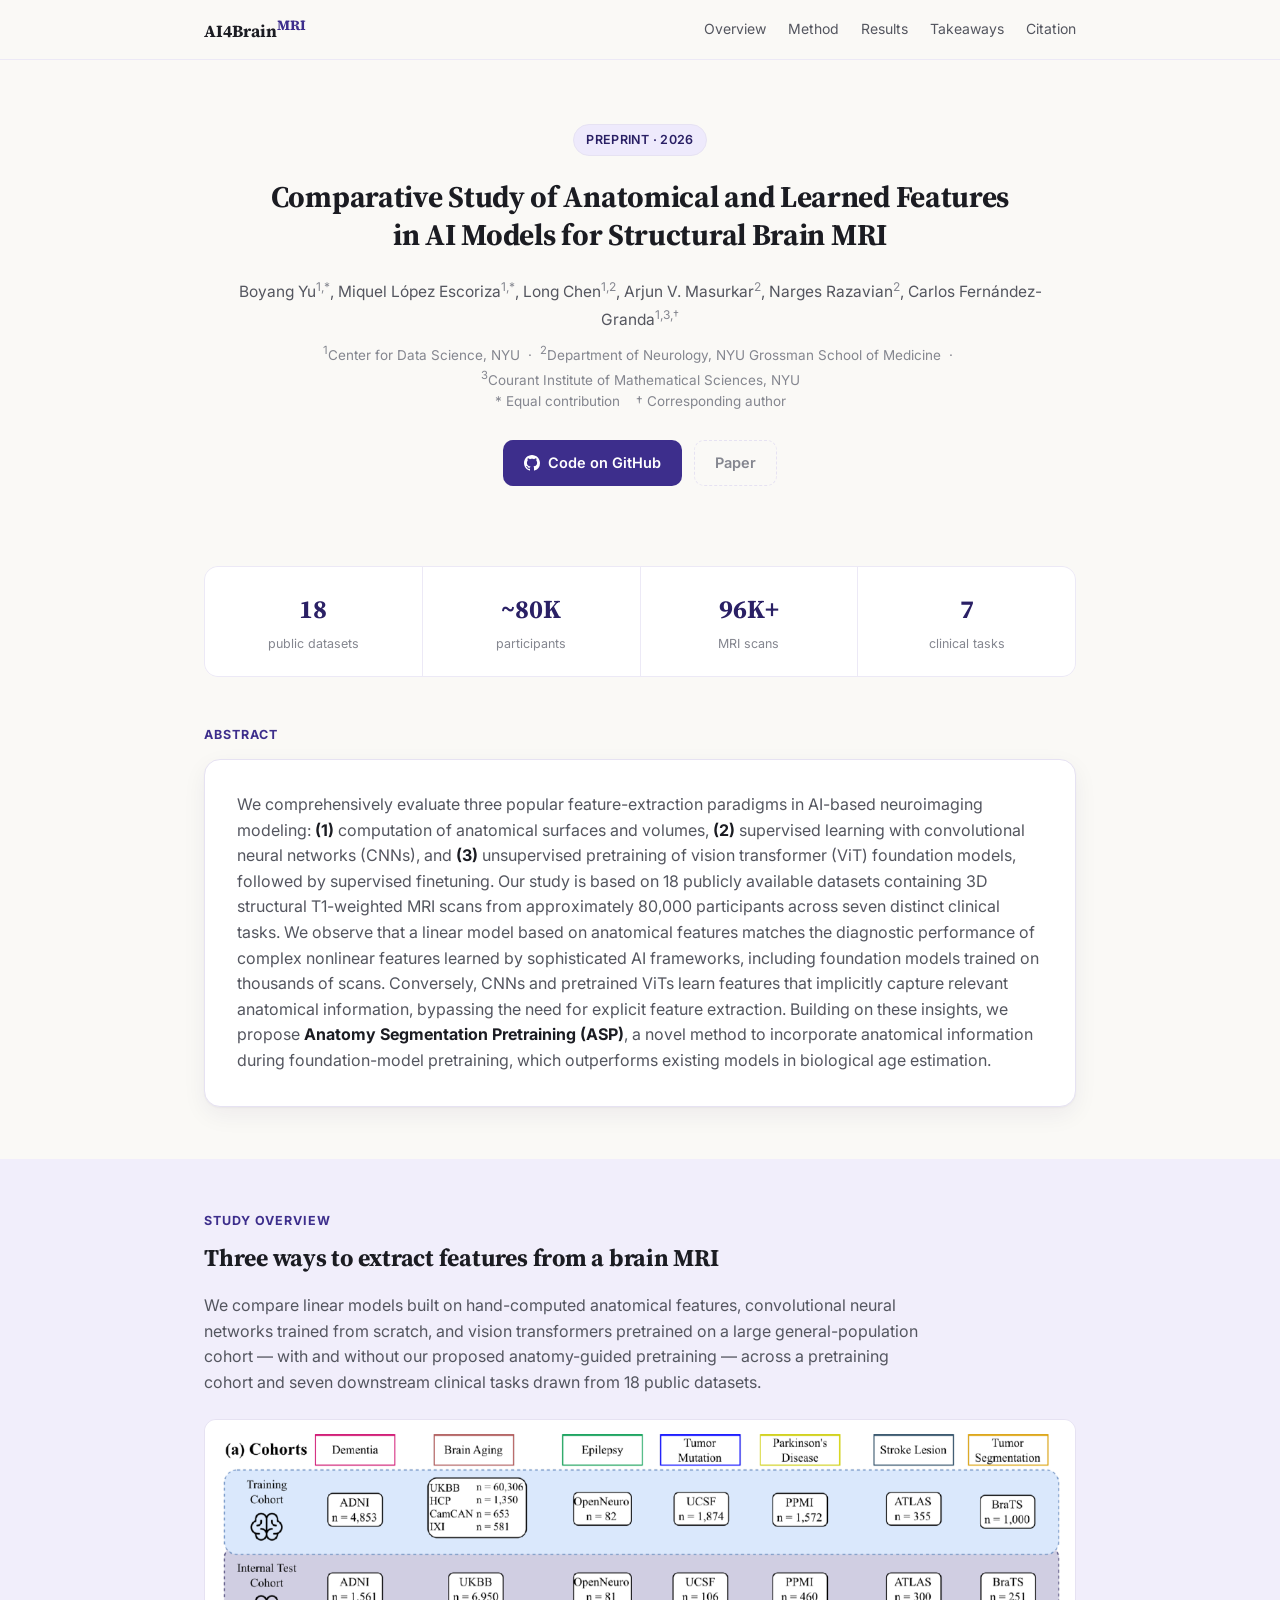
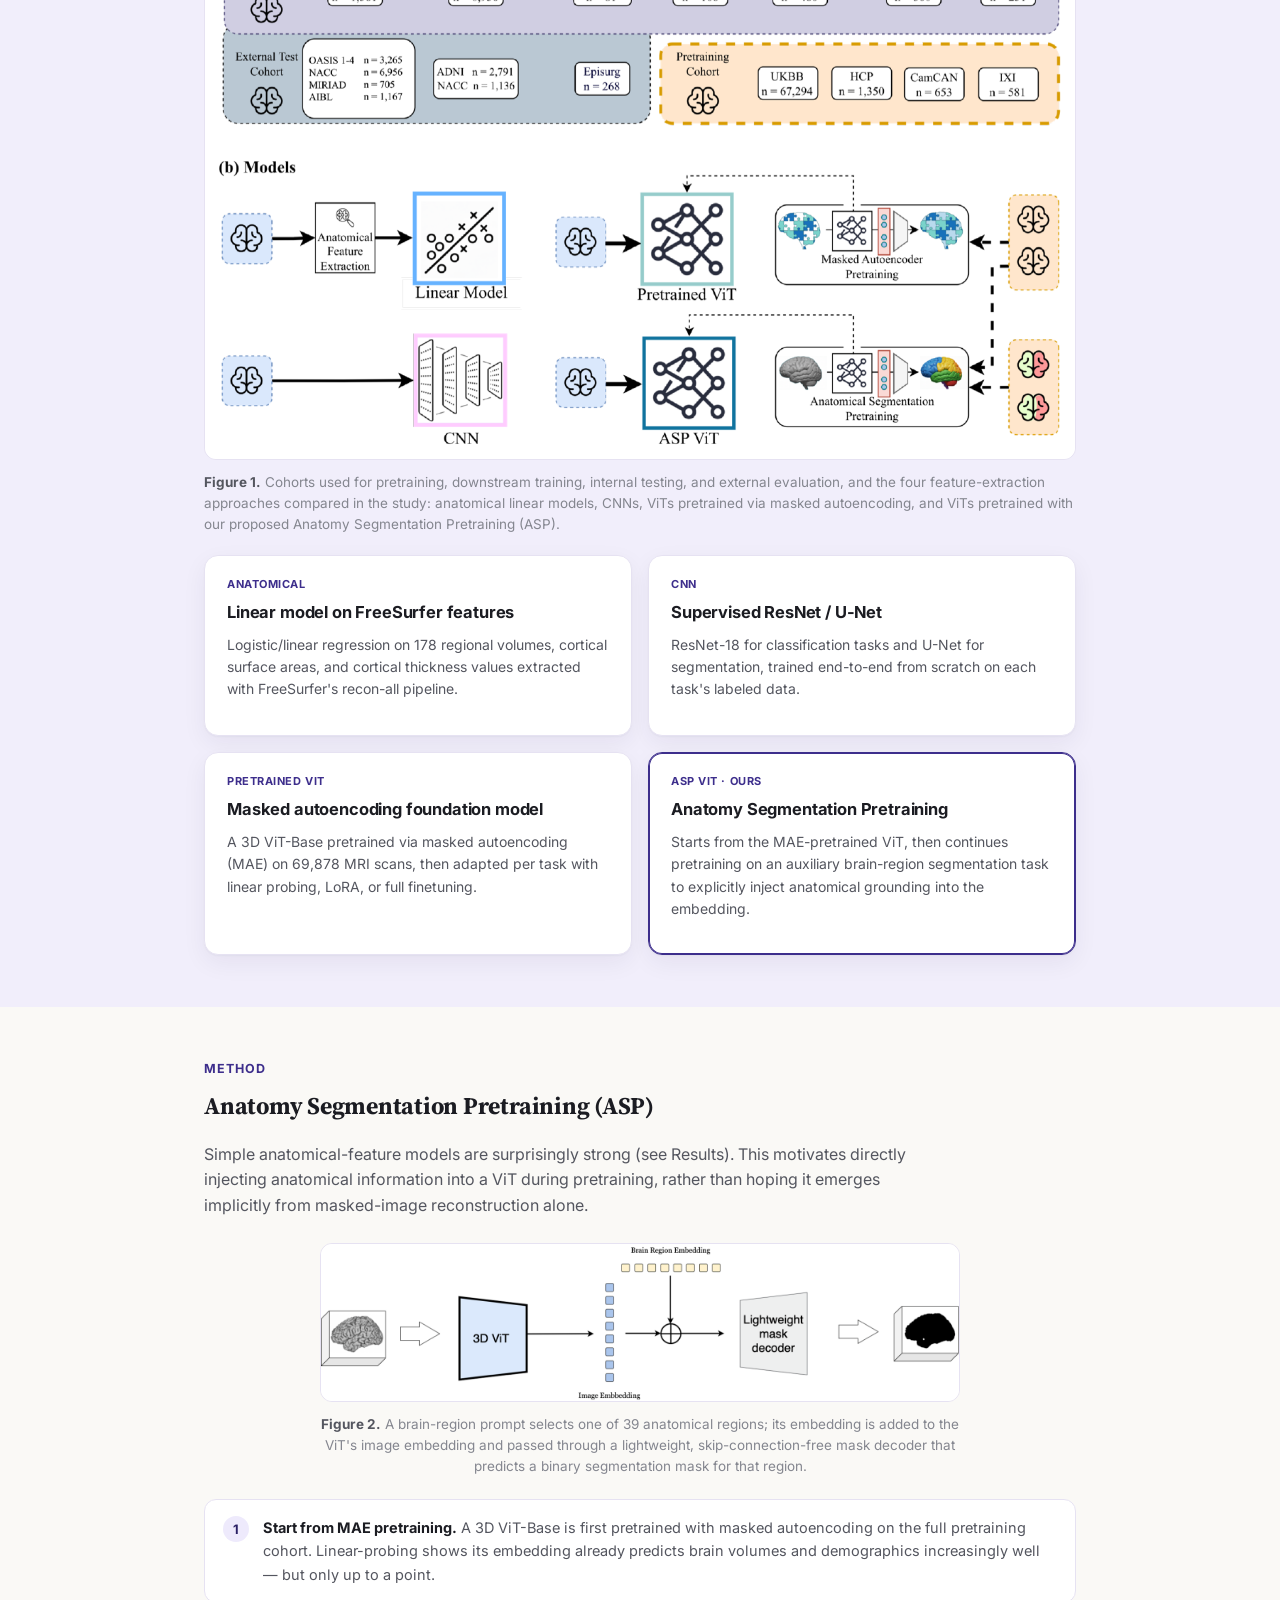
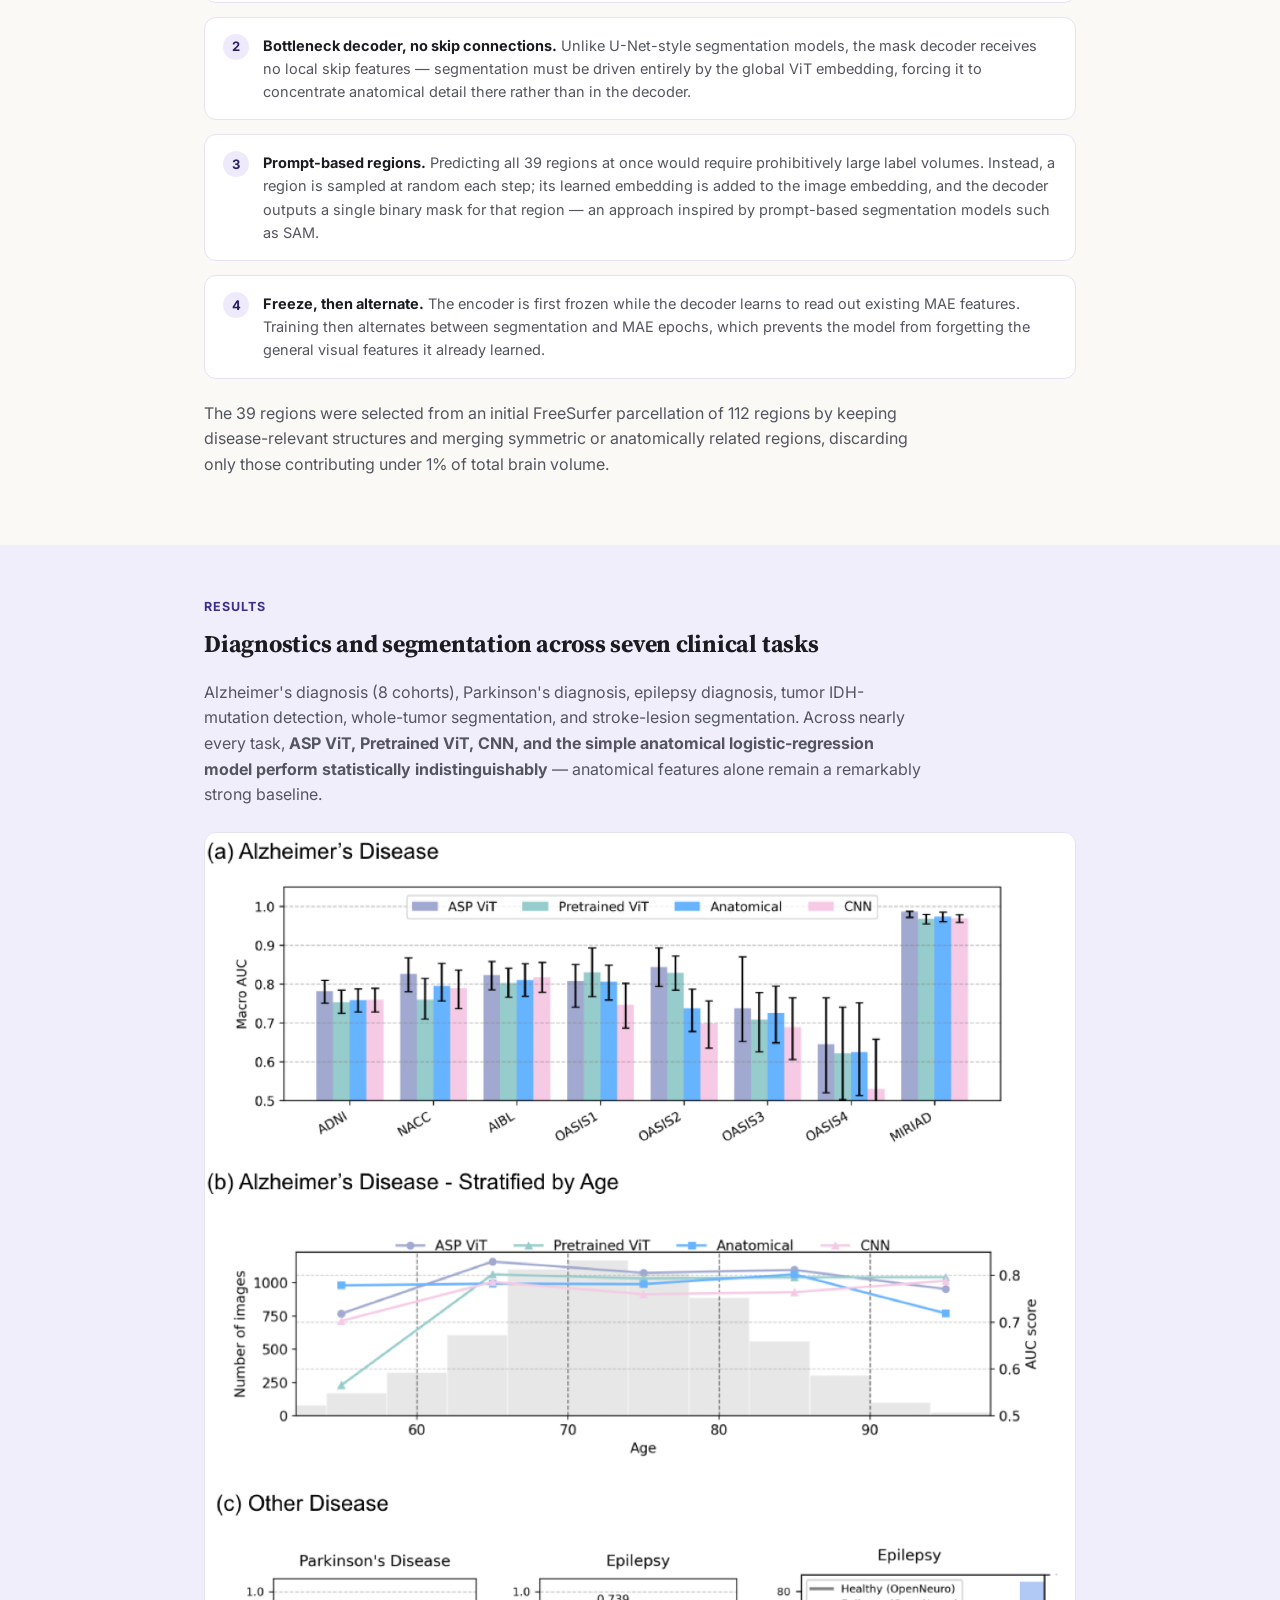
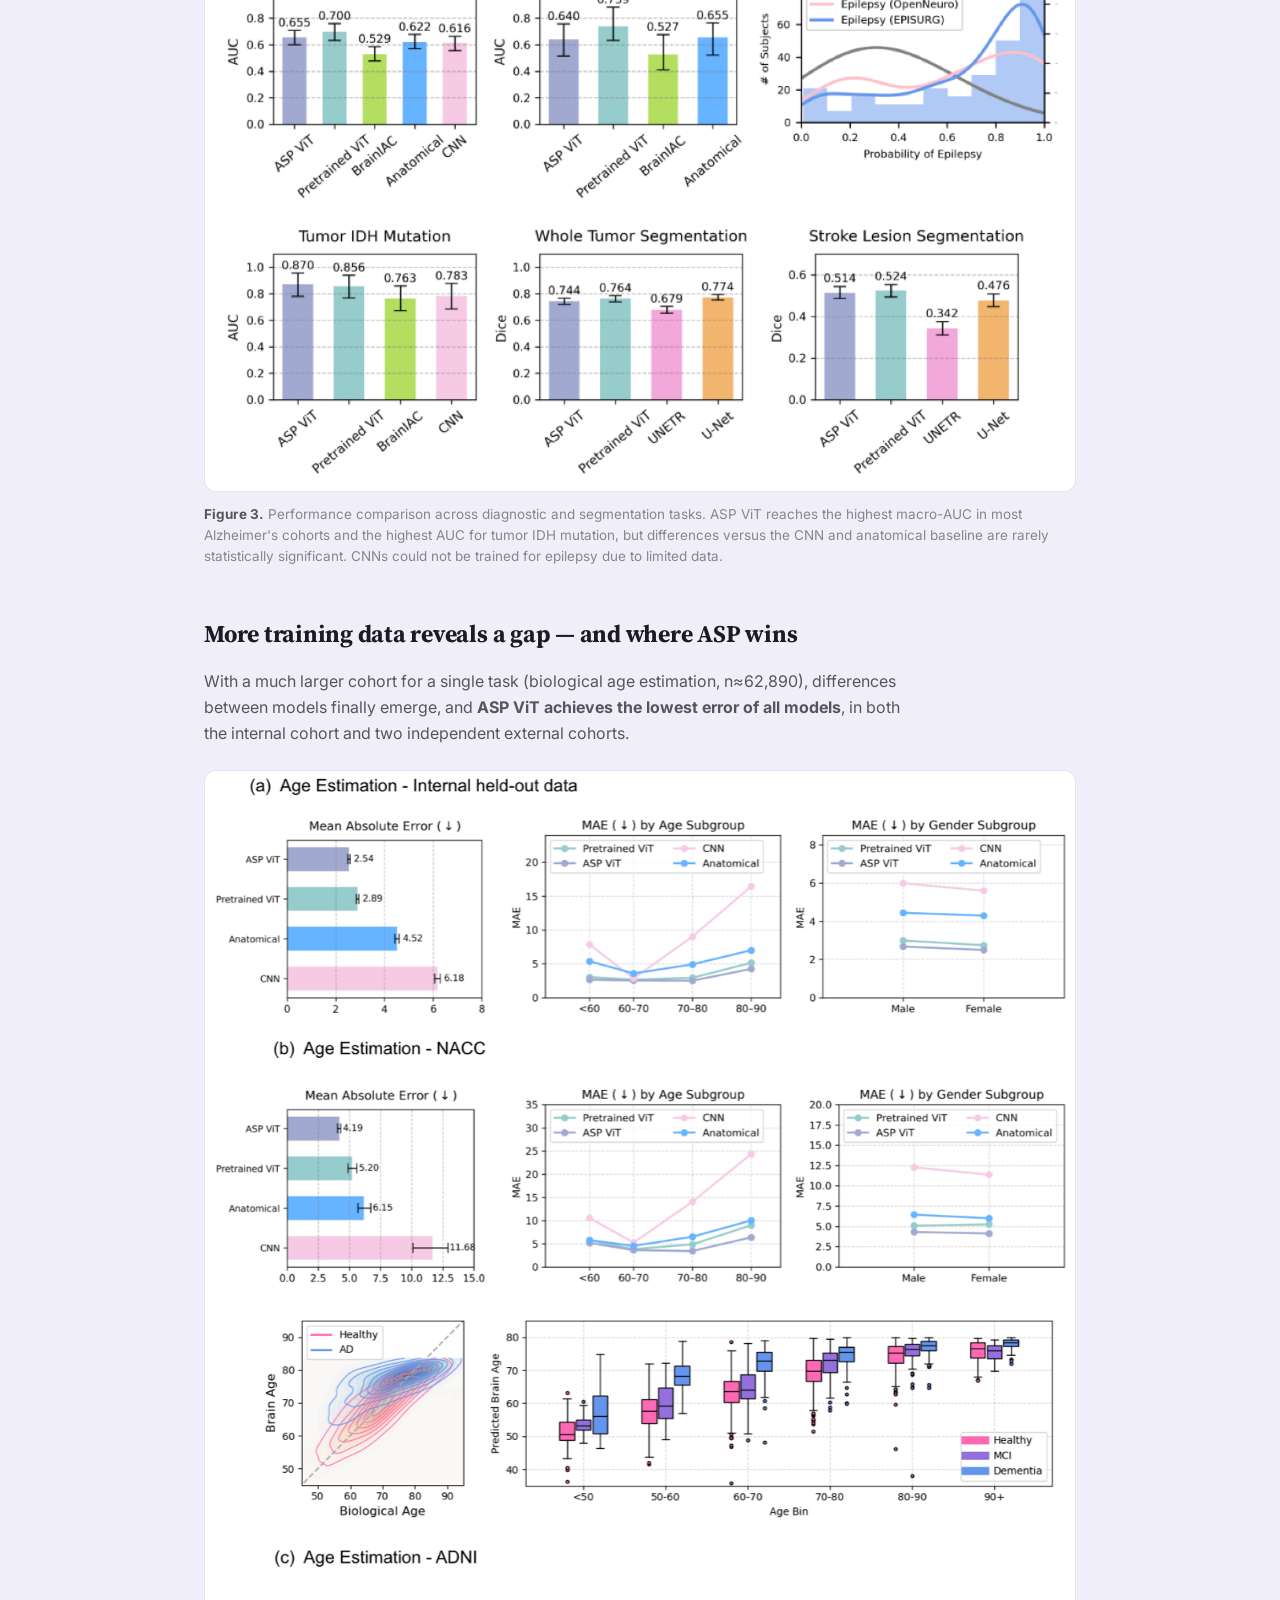
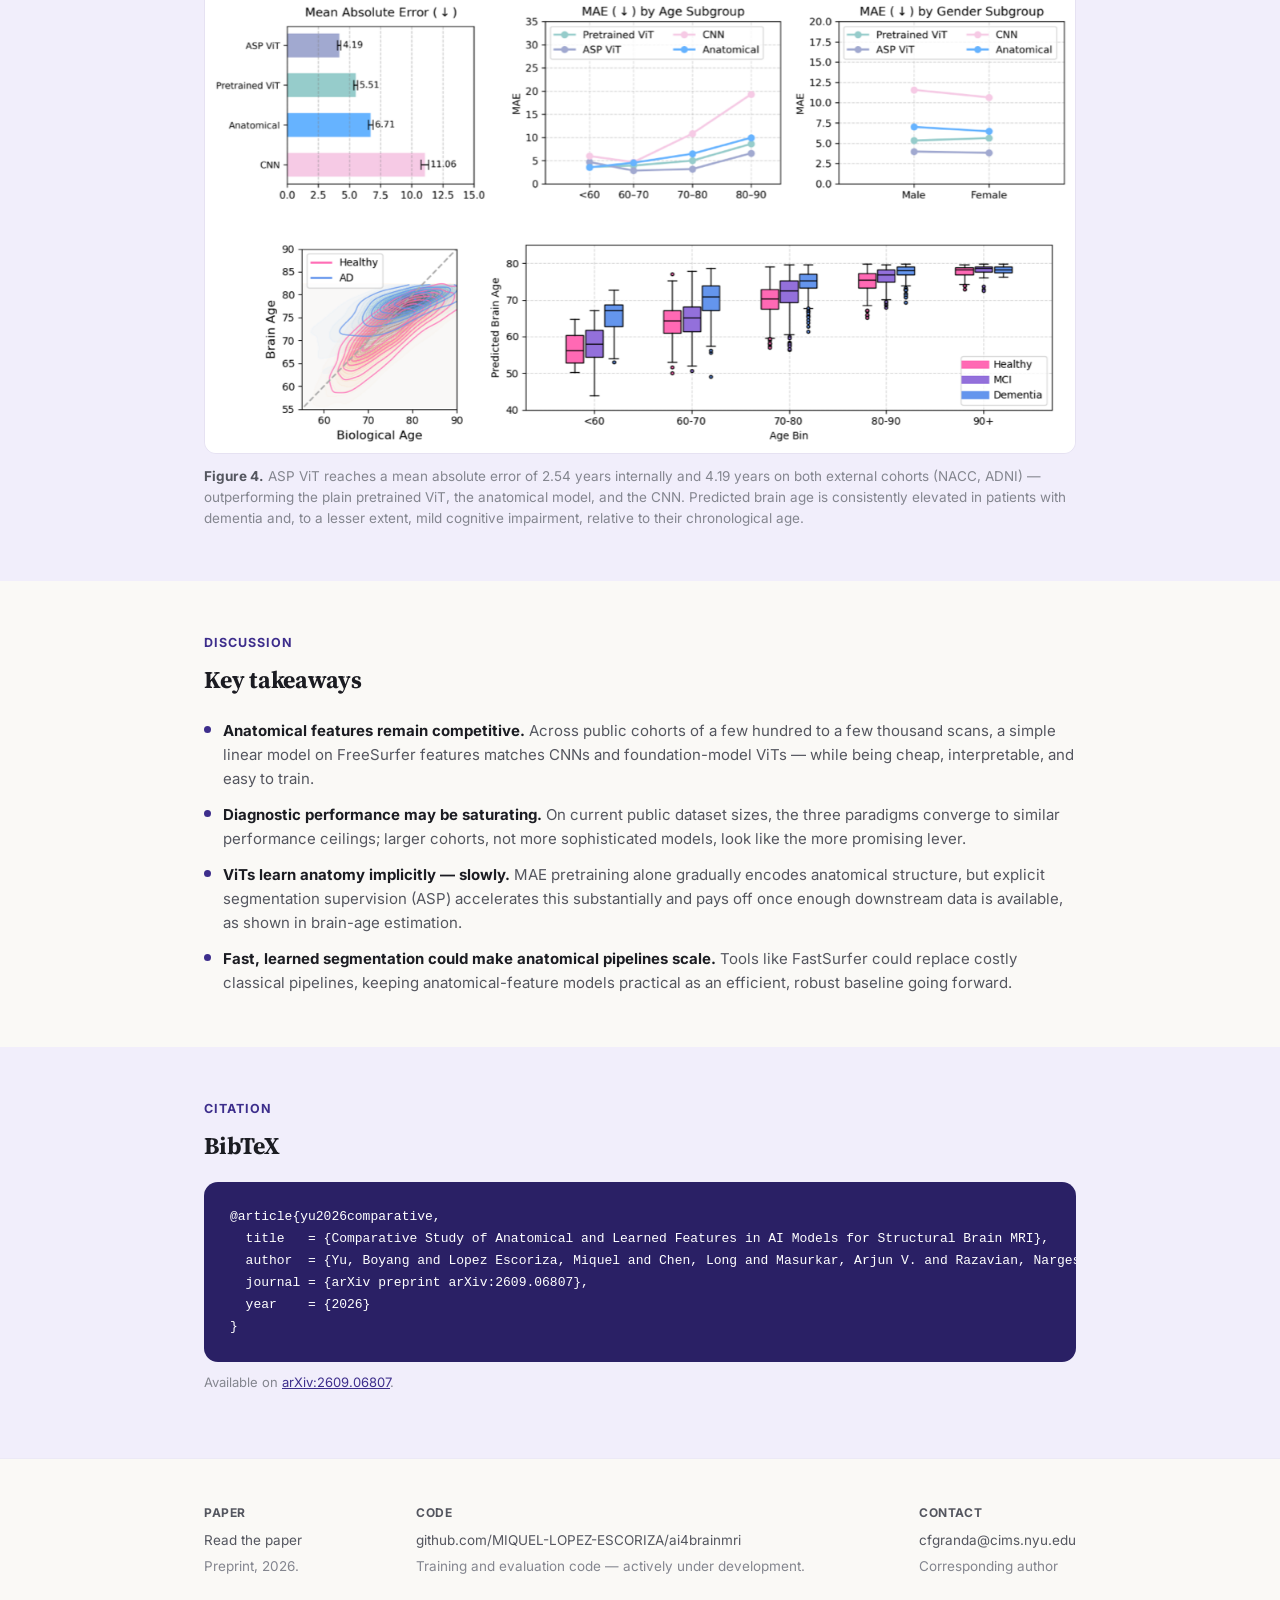
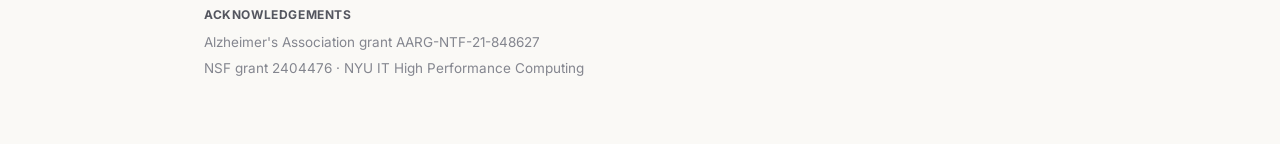
==== projects/ai4brainmri/index.html @ 08a73bbd "minor changes" ====
<!DOCTYPE html>
<html lang="en">
<head>
<meta charset="UTF-8">
<meta name="viewport" content="width=device-width, initial-scale=1.0">
<title>AI4BrainMRI — Comparative Study of Anatomical and Learned Features for Structural Brain MRI</title>
<meta name="description" content="A comparative study of anatomical, CNN, and vision-transformer models for structural brain MRI, introducing Anatomy Segmentation Pretraining (ASP).">
<link rel="icon" href="data:image/svg+xml,<svg xmlns=%22http://www.w3.org/2000/svg%22 viewBox=%220 0 100 100%22><text y=%22.9em%22 font-size=%2290%22>🧠</text></svg>">
<link rel="preconnect" href="https://fonts.googleapis.com">
<link rel="preconnect" href="https://fonts.gstatic.com" crossorigin>
<link rel="stylesheet" href="https://fonts.googleapis.com/css2?family=Source+Serif+4:opsz,wght@8..60,400;8..60,600;8..60,700&family=Inter:wght@400;500;600;700&display=swap">
<link rel="stylesheet" href="styles.css">
</head>
<body>

<div class="topbar">
  <div class="topbar-inner">
    <a class="brand" href="#top">AI4Brain<sup>MRI</sup></a>
    <div class="nav-links">
      <a href="#overview">Overview</a>
      <a href="#method">Method</a>
      <a href="#results">Results</a>
      <a href="#takeaways">Takeaways</a>
      <a href="#citation">Citation</a>
    </div>
  </div>
</div>

<a id="top"></a>
<div class="wrap">
  <div class="hero">
    <div class="hero-badge">Preprint · 2026</div>
    <h1>Comparative Study of Anatomical and Learned Features in AI Models for Structural Brain MRI</h1>
    <div class="authors">
      Boyang Yu<span class="eq">1,*</span>, Miquel López Escoriza<span class="eq">1,*</span>, Long Chen<span class="eq">1,2</span>, Arjun V. Masurkar<span class="eq">2</span>, Narges Razavian<span class="eq">2</span>, Carlos Fernández-Granda<span class="eq">1,3,†</span>
    </div>
    <div class="affils">
      <sup>1</sup>Center for Data Science, NYU &nbsp;·&nbsp; <sup>2</sup>Department of Neurology, NYU Grossman School of Medicine &nbsp;·&nbsp; <sup>3</sup>Courant Institute of Mathematical Sciences, NYU
      <br>* Equal contribution &nbsp;&nbsp; † Corresponding author
    </div>
    <div class="hero-buttons">
      <a class="btn btn-primary" href="https://github.com/MIQUEL-LOPEZ-ESCORIZA/ai4brainmri" target="_blank" rel="noopener">
        <svg viewBox="0 0 16 16" fill="currentColor"><path d="M8 0C3.58 0 0 3.58 0 8c0 3.54 2.29 6.53 5.47 7.59.4.07.55-.17.55-.38 0-.19-.01-.82-.01-1.49-2.01.37-2.53-.49-2.69-.94-.09-.23-.48-.94-.82-1.13-.28-.15-.68-.52-.01-.53.63-.01 1.08.58 1.23.82.72 1.21 1.87.87 2.33.66.07-.52.28-.87.51-1.07-1.78-.2-3.64-.89-3.64-3.95 0-.87.31-1.59.82-2.15-.08-.2-.36-1.02.08-2.12 0 0 .67-.21 2.2.82.64-.18 1.32-.27 2-.27.68 0 1.36.09 2 .27 1.53-1.04 2.2-.82 2.2-.82.44 1.1.16 1.92.08 2.12.51.56.82 1.27.82 2.15 0 3.07-1.87 3.75-3.65 3.95.29.25.54.73.54 1.48 0 1.07-.01 1.93-.01 2.2 0 .21.15.46.55.38A8.01 8.01 0 0 0 16 8c0-4.42-3.58-8-8-8z"/></svg>
        Code on GitHub
      </a>
      <a class="btn btn-ghost" href="https://arxiv.org/abs/2609.06807" target="_blank" rel="noopener">
        Paper
      </a>
    </div>
  </div>

  <div class="stats">
    <div class="stat"><div class="num">18</div><div class="lbl">public datasets</div></div>
    <div class="stat"><div class="num">~80K</div><div class="lbl">participants</div></div>
    <div class="stat"><div class="num">96K+</div><div class="lbl">MRI scans</div></div>
    <div class="stat"><div class="num">7</div><div class="lbl">clinical tasks</div></div>
  </div>

  <section id="abstract" style="padding-top:8px;">
    <div class="eyebrow">Abstract</div>
    <div class="abstract-card" style="margin-top:14px;">
      We comprehensively evaluate three popular feature-extraction paradigms in AI-based neuroimaging modeling: <b>(1)</b> computation of anatomical surfaces and volumes, <b>(2)</b> supervised learning with convolutional neural networks (CNNs), and <b>(3)</b> unsupervised pretraining of vision transformer (ViT) foundation models, followed by supervised finetuning. Our study is based on 18 publicly available datasets containing 3D structural T1-weighted MRI scans from approximately 80,000 participants across seven distinct clinical tasks. We observe that a linear model based on anatomical features matches the diagnostic performance of complex nonlinear features learned by sophisticated AI frameworks, including foundation models trained on thousands of scans. Conversely, CNNs and pretrained ViTs learn features that implicitly capture relevant anatomical information, bypassing the need for explicit feature extraction. Building on these insights, we propose <b>Anatomy Segmentation Pretraining (ASP)</b>, a novel method to incorporate anatomical information during foundation-model pretraining, which outperforms existing models in biological age estimation.
    </div>
  </section>
</div>

<section id="overview" class="section-alt">
  <div class="wrap">
    <div class="eyebrow">Study Overview</div>
    <h2 class="section-title">Three ways to extract features from a brain MRI</h2>
    <p class="lede">We compare linear models built on hand-computed anatomical features, convolutional neural networks trained from scratch, and vision transformers pretrained on a large general-population cohort — with and without our proposed anatomy-guided pretraining — across a pretraining cohort and seven downstream clinical tasks drawn from 18 public datasets.</p>
    <figure style="margin-top:24px;">
      <img src="figures/overview-final.png" alt="Overview of cohorts and AI models used in the study" loading="lazy">
      <figcaption><b>Figure 1.</b> Cohorts used for pretraining, downstream training, internal testing, and external evaluation, and the four feature-extraction approaches compared in the study: anatomical linear models, CNNs, ViTs pretrained via masked autoencoding, and ViTs pretrained with our proposed Anatomy Segmentation Pretraining (ASP).</figcaption>
    </figure>

    <div class="grid-cards">
      <div class="card">
        <div class="tag">Anatomical</div>
        <h3>Linear model on FreeSurfer features</h3>
        <p>Logistic/linear regression on 178 regional volumes, cortical surface areas, and cortical thickness values extracted with FreeSurfer's recon-all pipeline.</p>
      </div>
      <div class="card">
        <div class="tag">CNN</div>
        <h3>Supervised ResNet / U-Net</h3>
        <p>ResNet-18 for classification tasks and U-Net for segmentation, trained end-to-end from scratch on each task's labeled data.</p>
      </div>
      <div class="card">
        <div class="tag">Pretrained ViT</div>
        <h3>Masked autoencoding foundation model</h3>
        <p>A 3D ViT-Base pretrained via masked autoencoding (MAE) on 69,878 MRI scans, then adapted per task with linear probing, LoRA, or full finetuning.</p>
      </div>
      <div class="card ours">
        <div class="tag">ASP ViT · ours</div>
        <h3>Anatomy Segmentation Pretraining</h3>
        <p>Starts from the MAE-pretrained ViT, then continues pretraining on an auxiliary brain-region segmentation task to explicitly inject anatomical grounding into the embedding.</p>
      </div>
    </div>
  </div>
</section>

<section id="method">
  <div class="wrap">
    <div class="eyebrow">Method</div>
    <h2 class="section-title">Anatomy Segmentation Pretraining (ASP)</h2>
    <p class="lede">Simple anatomical-feature models are surprisingly strong (see Results). This motivates directly injecting anatomical information into a ViT during pretraining, rather than hoping it emerges implicitly from masked-image reconstruction alone.</p>

    <figure style="margin-top:24px; max-width:640px; margin-left:auto; margin-right:auto;">
      <img src="figures/asp-architecture.png" alt="Anatomy Segmentation Pretraining architecture diagram" loading="lazy">
      <figcaption style="text-align:center;"><b>Figure 2.</b> A brain-region prompt selects one of 39 anatomical regions; its embedding is added to the ViT's image embedding and passed through a lightweight, skip-connection-free mask decoder that predicts a binary segmentation mask for that region.</figcaption>
    </figure>

    <div class="steps">
      <div class="step"><div class="n">1</div><p><b>Start from MAE pretraining.</b> A 3D ViT-Base is first pretrained with masked autoencoding on the full pretraining cohort. Linear-probing shows its embedding already predicts brain volumes and demographics increasingly well — but only up to a point.</p></div>
      <div class="step"><div class="n">2</div><p><b>Bottleneck decoder, no skip connections.</b> Unlike U-Net-style segmentation models, the mask decoder receives no local skip features — segmentation must be driven entirely by the global ViT embedding, forcing it to concentrate anatomical detail there rather than in the decoder.</p></div>
      <div class="step"><div class="n">3</div><p><b>Prompt-based regions.</b> Predicting all 39 regions at once would require prohibitively large label volumes. Instead, a region is sampled at random each step; its learned embedding is added to the image embedding, and the decoder outputs a single binary mask for that region — an approach inspired by prompt-based segmentation models such as SAM.</p></div>
      <div class="step"><div class="n">4</div><p><b>Freeze, then alternate.</b> The encoder is first frozen while the decoder learns to read out existing MAE features. Training then alternates between segmentation and MAE epochs, which prevents the model from forgetting the general visual features it already learned.</p></div>
    </div>

    <p class="lede" style="margin-top:22px;">The 39 regions were selected from an initial FreeSurfer parcellation of 112 regions by keeping disease-relevant structures and merging symmetric or anatomically related regions, discarding only those contributing under 1% of total brain volume.</p>
  </div>
</section>

<section id="results" class="section-alt">
  <div class="wrap">
    <div class="eyebrow">Results</div>
    <h2 class="section-title">Diagnostics and segmentation across seven clinical tasks</h2>
    <p class="lede">Alzheimer's diagnosis (8 cohorts), Parkinson's diagnosis, epilepsy diagnosis, tumor IDH-mutation detection, whole-tumor segmentation, and stroke-lesion segmentation. Across nearly every task, <b>ASP ViT, Pretrained ViT, CNN, and the simple anatomical logistic-regression model perform statistically indistinguishably</b> — anatomical features alone remain a remarkably strong baseline.</p>
    <figure style="margin-top:24px;">
      <img src="figures/results-diagnostics.png" alt="Diagnostic and segmentation results across seven clinical tasks" loading="lazy">
      <figcaption><b>Figure 3.</b> Performance comparison across diagnostic and segmentation tasks. ASP ViT reaches the highest macro-AUC in most Alzheimer's cohorts and the highest AUC for tumor IDH mutation, but differences versus the CNN and anatomical baseline are rarely statistically significant. CNNs could not be trained for epilepsy due to limited data.</figcaption>
    </figure>

    <h2 class="section-title" style="margin-top:48px;">More training data reveals a gap — and where ASP wins</h2>
    <p class="lede">With a much larger cohort for a single task (biological age estimation, n≈62,890), differences between models finally emerge, and <b>ASP ViT achieves the lowest error of all models</b>, in both the internal cohort and two independent external cohorts.</p>
    <figure style="margin-top:24px;">
      <img src="figures/results-age.png" alt="Brain age estimation results across internal and external cohorts" loading="lazy">
      <figcaption><b>Figure 4.</b> ASP ViT reaches a mean absolute error of 2.54 years internally and 4.19 years on both external cohorts (NACC, ADNI) — outperforming the plain pretrained ViT, the anatomical model, and the CNN. Predicted brain age is consistently elevated in patients with dementia and, to a lesser extent, mild cognitive impairment, relative to their chronological age.</figcaption>
    </figure>
  </div>
</section>

<section id="takeaways">
  <div class="wrap">
    <div class="eyebrow">Discussion</div>
    <h2 class="section-title">Key takeaways</h2>
    <div class="takeaways">
      <div class="takeaway"><div class="dot"></div><p><b>Anatomical features remain competitive.</b> Across public cohorts of a few hundred to a few thousand scans, a simple linear model on FreeSurfer features matches CNNs and foundation-model ViTs — while being cheap, interpretable, and easy to train.</p></div>
      <div class="takeaway"><div class="dot"></div><p><b>Diagnostic performance may be saturating.</b> On current public dataset sizes, the three paradigms converge to similar performance ceilings; larger cohorts, not more sophisticated models, look like the more promising lever.</p></div>
      <div class="takeaway"><div class="dot"></div><p><b>ViTs learn anatomy implicitly — slowly.</b> MAE pretraining alone gradually encodes anatomical structure, but explicit segmentation supervision (ASP) accelerates this substantially and pays off once enough downstream data is available, as shown in brain-age estimation.</p></div>
      <div class="takeaway"><div class="dot"></div><p><b>Fast, learned segmentation could make anatomical pipelines scale.</b> Tools like FastSurfer could replace costly classical pipelines, keeping anatomical-feature models practical as an efficient, robust baseline going forward.</p></div>
    </div>
  </div>
</section>

<section id="citation" class="section-alt">
  <div class="wrap">
    <div class="eyebrow">Citation</div>
    <h2 class="section-title">BibTeX</h2>
    <div class="cite-block">@article{yu2026comparative,
  title   = {Comparative Study of Anatomical and Learned Features in AI Models for Structural Brain MRI},
  author  = {Yu, Boyang and Lopez Escoriza, Miquel and Chen, Long and Masurkar, Arjun V. and Razavian, Narges and Fernandez-Granda, Carlos},
  journal = {arXiv preprint arXiv:2609.06807},
  year    = {2026}
}</div>
    <p class="cite-note">Available on <a href="https://arxiv.org/abs/2609.06807" target="_blank" rel="noopener">arXiv:2609.06807</a>.</p>
  </div>
</section>

<footer>
  <div class="wrap">
    <div class="foot-grid">
      <div class="foot-col">
        <b>Paper</b>
        <div><a href="https://arxiv.org/abs/2609.06807" target="_blank" rel="noopener">Read the paper</a></div>
        <div>Preprint, 2026.</div>
      </div>
      <div class="foot-col">
        <b>Code</b>
        <div><a href="https://github.com/MIQUEL-LOPEZ-ESCORIZA/ai4brainmri" target="_blank" rel="noopener">github.com/MIQUEL-LOPEZ-ESCORIZA/ai4brainmri</a></div>
        <div>Training and evaluation code — actively under development.</div>
      </div>
      <div class="foot-col">
        <b>Contact</b>
        <div><a href="mailto:cfgranda@cims.nyu.edu">cfgranda@cims.nyu.edu</a></div>
        <div>Corresponding author</div>
      </div>
      <div class="foot-col">
        <b>Acknowledgements</b>
        <div>Alzheimer's Association grant AARG-NTF-21-848627</div>
        <div>NSF grant 2404476 · NYU IT High Performance Computing</div>
      </div>
    </div>
  </div>
</footer>

</body>
</html>
---- projects/ai4brainmri/styles.css ----
:root{
  --bg:#faf9f6;
  --bg-alt:#f1eefb;
  --card:#ffffff;
  --text:#1b1c22;
  --text-soft:#54565f;
  --text-faint:#84868f;
  --accent:#3d2e8c;
  --accent-strong:#2a2065;
  --accent-soft:#eeeafc;
  --border:#e6e2f2;
  --border-soft:#ece9f6;
  --shadow: 0 1px 2px rgba(30,20,70,0.04), 0 8px 24px rgba(30,20,70,0.06);
}
@media (prefers-color-scheme: dark){
  :root{
    --bg:#141319;
    --bg-alt:#1b1a24;
    --card:#1e1c28;
    --text:#eeecf5;
    --text-soft:#b7b4c6;
    --text-faint:#87849a;
    --accent:#a89bff;
    --accent-strong:#c6bdff;
    --accent-soft:#262238;
    --border:#312e42;
    --border-soft:#2a2736;
    --shadow: 0 1px 2px rgba(0,0,0,0.3), 0 8px 24px rgba(0,0,0,0.35);
  }
}

*{box-sizing:border-box;}
html{color-scheme:light dark;}
body{margin:0; background:var(--bg); color:var(--text); font-family:'Inter',system-ui,-apple-system,sans-serif; line-height:1.6; overflow-x:hidden;}
img{max-width:100%;}
.wrap{max-width:920px; margin:0 auto; padding:0 24px;}
h1,h2,h3{font-family:'Source Serif 4',Georgia,serif; font-weight:700; letter-spacing:-0.01em; margin:0;}
a{color:var(--accent);}

/* ---------- Top bar ---------- */
.topbar{position:sticky; top:0; z-index:50; backdrop-filter:blur(8px); background:color-mix(in srgb, var(--bg) 88%, transparent); border-bottom:1px solid var(--border-soft);}
.topbar-inner{max-width:920px; margin:0 auto; padding:14px 24px; display:flex; align-items:center; justify-content:space-between;}
.brand{font-family:'Source Serif 4',serif; font-weight:700; font-size:17px; color:var(--text); text-decoration:none;}
.brand sup{color:var(--accent);}
.nav-links{display:flex; gap:22px; font-size:14px;}
.nav-links a{color:var(--text-soft); text-decoration:none;}
.nav-links a:hover{color:var(--accent);}
@media (max-width:600px){ .nav-links{display:none;} }

/* ---------- Hero ---------- */
.hero{padding:64px 0 40px; text-align:center;}
.hero-badge{display:inline-flex; align-items:center; gap:6px; font-size:12.5px; font-weight:600; letter-spacing:0.03em; text-transform:uppercase; color:var(--accent-strong); background:var(--accent-soft); border:1px solid var(--border); padding:5px 12px; border-radius:999px; margin-bottom:22px;}
.hero h1{font-size:30px; line-height:1.28; max-width:760px; margin:0 auto; color:var(--text);}
.authors{margin-top:22px; font-size:15.5px; color:var(--text-soft);}
.authors .eq{color:var(--text-faint); font-size:12px; vertical-align:super;}
.affils{margin-top:8px; font-size:13.5px; color:var(--text-faint); max-width:640px; margin-left:auto; margin-right:auto;}
.hero-buttons{margin-top:28px; display:flex; gap:12px; justify-content:center; flex-wrap:wrap;}
.btn{display:inline-flex; align-items:center; gap:8px; padding:10px 20px; border-radius:10px; font-size:14.5px; font-weight:600; text-decoration:none; border:1px solid transparent; transition:transform .12s ease;}
.btn:hover{transform:translateY(-1px);}
.btn-primary{background:var(--accent); color:#fff;}
.btn-secondary{background:var(--card); color:var(--text); border:1px solid var(--border);}
.btn-ghost{background:transparent; color:var(--text-faint); border:1px dashed var(--border);}
.btn svg{width:16px; height:16px; flex-shrink:0;}

/* ---------- Stat strip ---------- */
.stats{display:grid; grid-template-columns:repeat(4,1fr); gap:1px; background:var(--border-soft); border:1px solid var(--border-soft); border-radius:14px; overflow:hidden; margin:40px 0;}
.stat{background:var(--card); padding:22px 12px; text-align:center;}
.stat .num{font-family:'Source Serif 4',serif; font-size:26px; font-weight:700; color:var(--accent-strong);}
.stat .lbl{font-size:12.5px; color:var(--text-faint); margin-top:4px;}
@media (max-width:640px){ .stats{grid-template-columns:repeat(2,1fr);} }

/* ---------- Sections ---------- */
section{padding:52px 0;}
.section-alt{background:var(--bg-alt);}
.eyebrow{font-size:12.5px; font-weight:700; letter-spacing:0.08em; text-transform:uppercase; color:var(--accent);}
.section-title{font-size:24px; margin-top:8px; margin-bottom:16px;}
.lede{color:var(--text-soft); font-size:16px; max-width:720px;}

.abstract-card{background:var(--card); border:1px solid var(--border); border-radius:16px; padding:32px; box-shadow:var(--shadow); font-size:16px; color:var(--text-soft);}
.abstract-card b{color:var(--text);}

figure{margin:0;}
figure img{width:100%; display:block; border-radius:12px; border:1px solid var(--border);}
figcaption{font-size:13.5px; color:var(--text-faint); margin-top:12px; line-height:1.55;}
figcaption b{color:var(--text-soft);}

/* ---------- Paradigm cards ---------- */
.grid-cards{display:grid; grid-template-columns:repeat(2,1fr); gap:16px; margin-top:20px;}
.card{background:var(--card); border:1px solid var(--border); border-radius:14px; padding:20px 22px; box-shadow:var(--shadow);}
.card.ours{border-color:var(--accent); box-shadow:0 0 0 1px var(--accent) inset, var(--shadow);}
.card .tag{font-size:11px; font-weight:700; letter-spacing:0.05em; text-transform:uppercase; color:var(--accent);}
.card h3{font-size:16.5px; margin-top:6px; font-family:'Inter',sans-serif; font-weight:700;}
.card p{font-size:14px; color:var(--text-soft); margin-top:8px;}
@media (max-width:640px){ .grid-cards{grid-template-columns:1fr;} }

/* ---------- Method steps ---------- */
.steps{margin-top:22px; display:flex; flex-direction:column; gap:14px;}
.step{display:flex; gap:14px; background:var(--card); border:1px solid var(--border); border-radius:12px; padding:16px 18px;}
.step .n{flex-shrink:0; width:26px; height:26px; border-radius:50%; background:var(--accent-soft); color:var(--accent-strong); font-size:13px; font-weight:700; display:flex; align-items:center; justify-content:center;}
.step p{font-size:14.5px; color:var(--text-soft); margin:0;}
.step p b{color:var(--text);}

/* ---------- Takeaways ---------- */
.takeaways{margin-top:20px; display:grid; gap:12px;}
.takeaway{display:flex; gap:12px; align-items:flex-start;}
.takeaway .dot{margin-top:7px; width:7px; height:7px; border-radius:50%; background:var(--accent); flex-shrink:0;}
.takeaway p{margin:0; font-size:15px; color:var(--text-soft);}
.takeaway p b{color:var(--text);}

/* ---------- Citation ---------- */
.cite-block{background:var(--accent-strong); color:#fff; border-radius:14px; padding:24px 26px; font-family:ui-monospace,SFMono-Regular,Menlo,monospace; font-size:13px; line-height:1.7; overflow-x:auto; white-space:pre;}
@media (prefers-color-scheme: dark){ .cite-block{color:#0f0e17;} }
.cite-note{font-size:13px; color:var(--text-faint); margin-top:10px;}

/* ---------- Footer ---------- */
footer{padding:44px 0 60px; border-top:1px solid var(--border-soft);}
footer .foot-grid{display:flex; justify-content:space-between; gap:24px; flex-wrap:wrap; font-size:13.5px; color:var(--text-faint);}
footer a{color:var(--text-soft); text-decoration:none;}
footer a:hover{color:var(--accent);}
.foot-col b{display:block; color:var(--text-soft); font-size:12px; text-transform:uppercase; letter-spacing:0.05em; margin-bottom:8px;}
.foot-col div{margin-bottom:4px;}
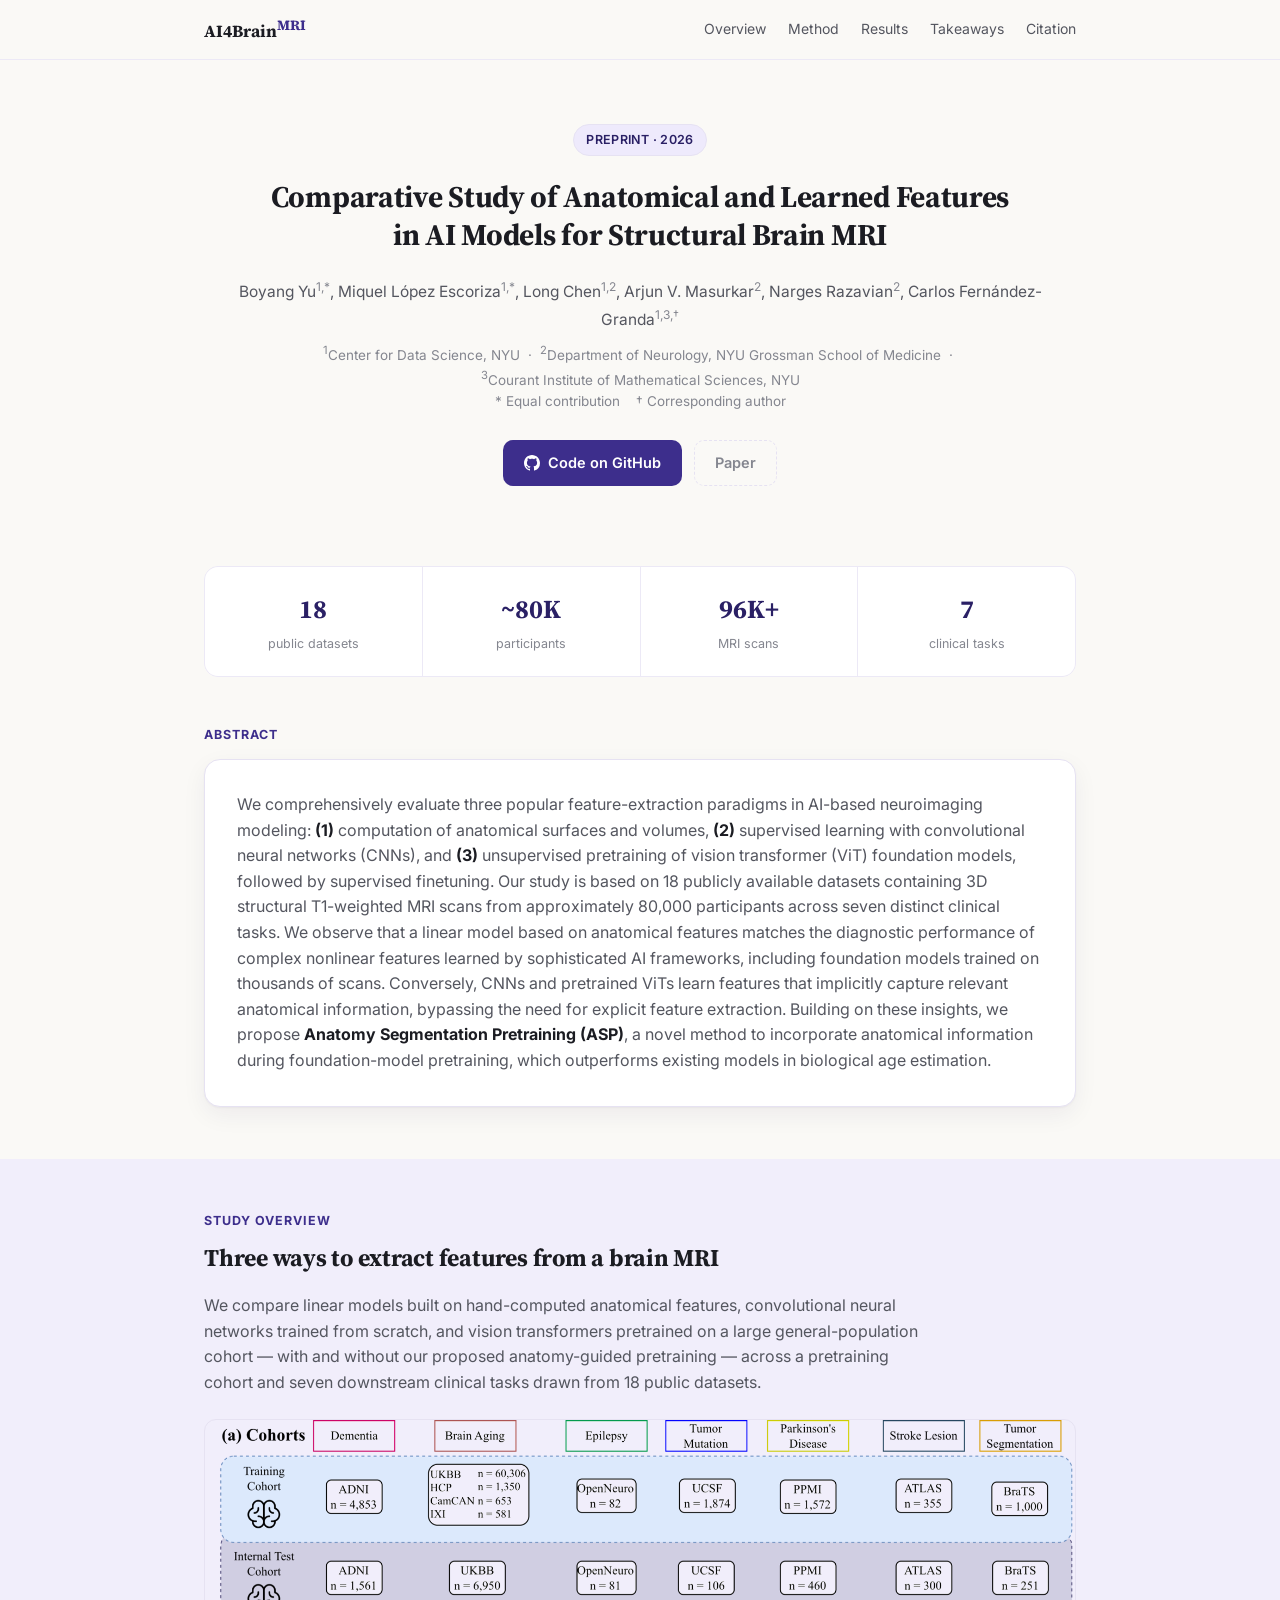
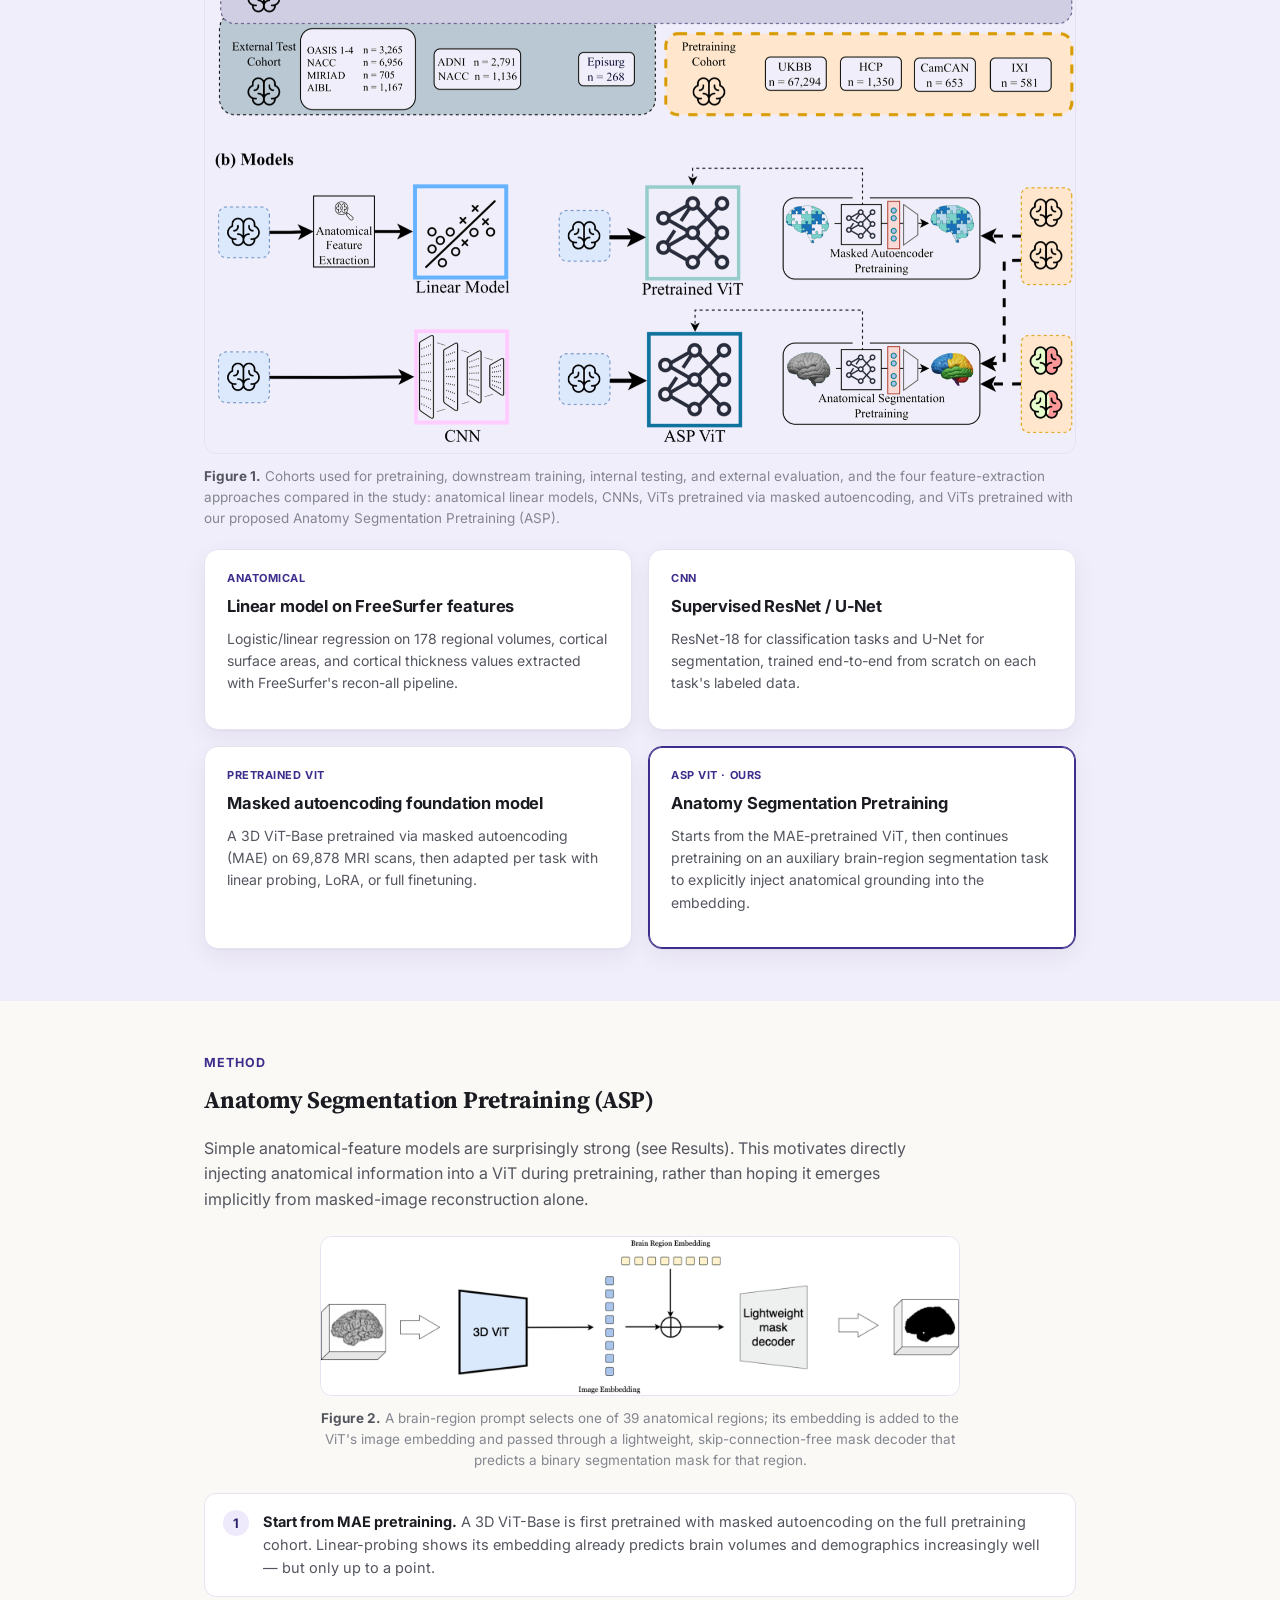
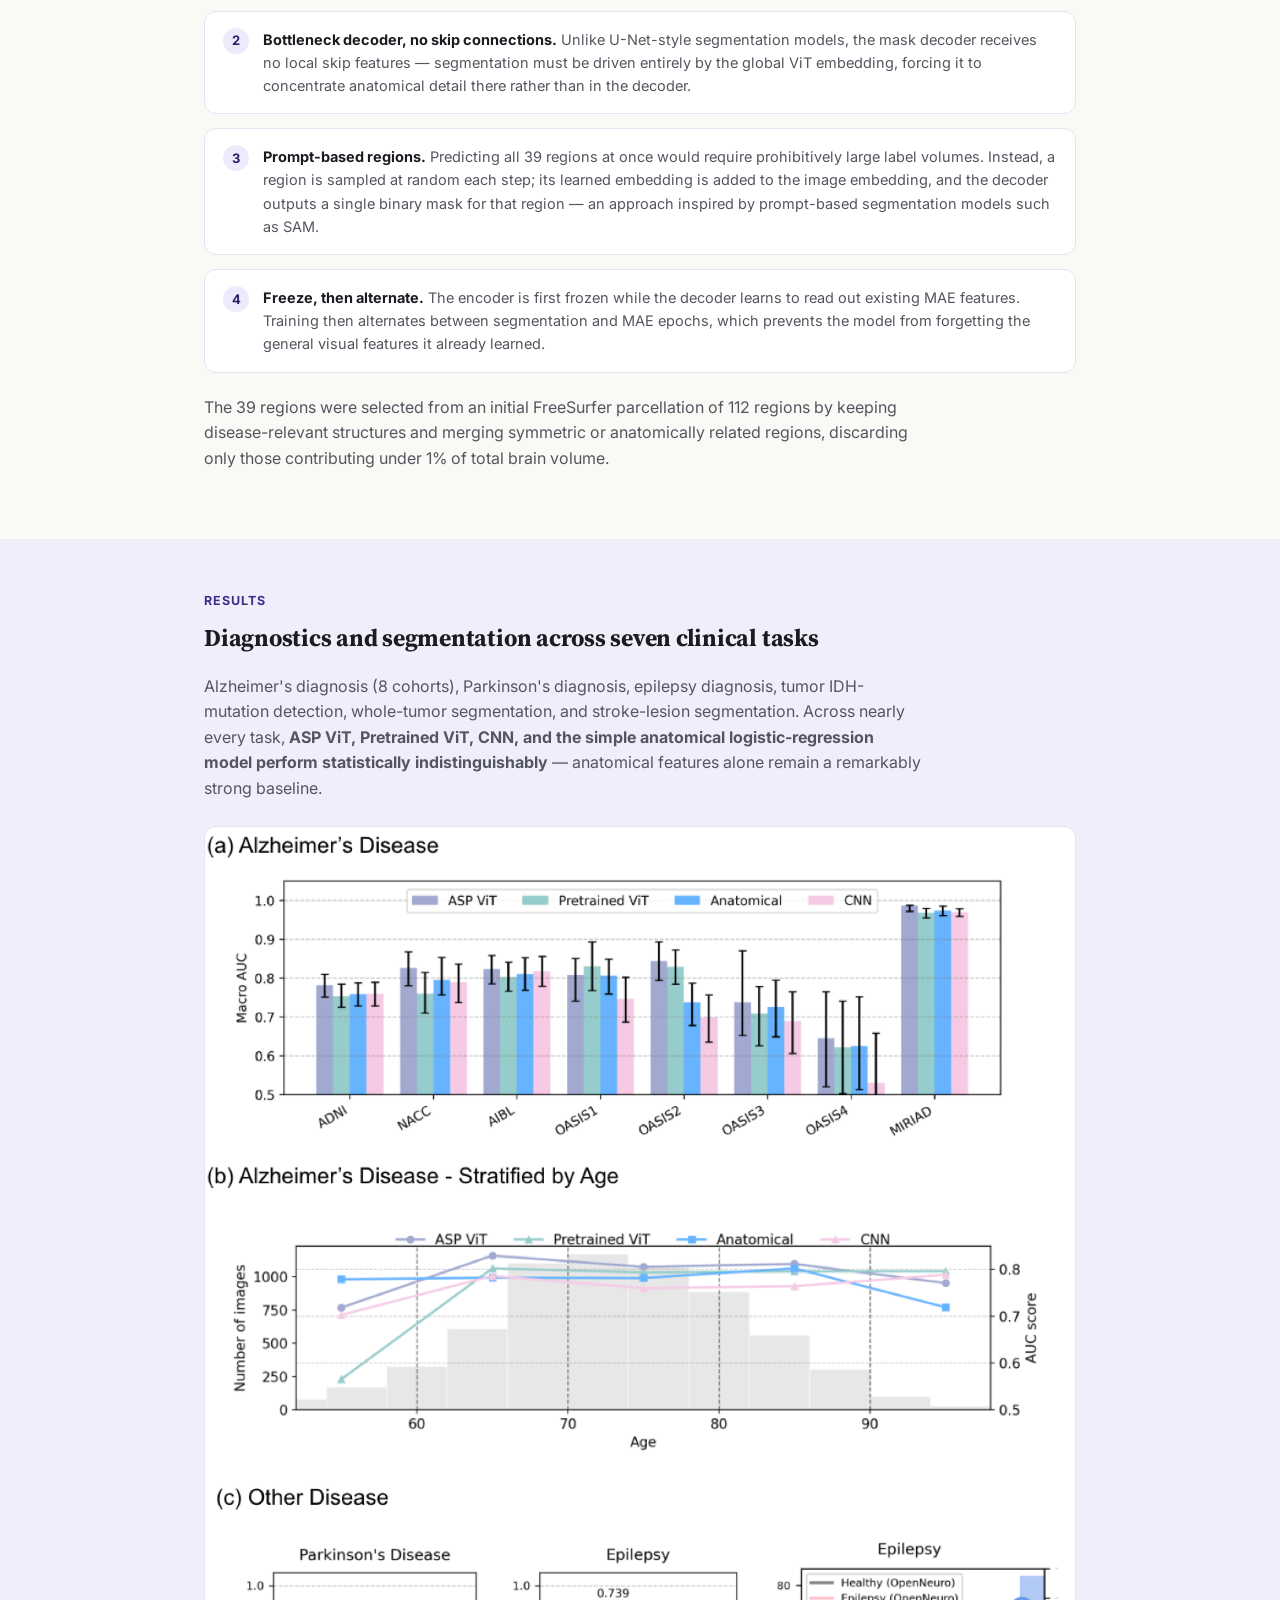
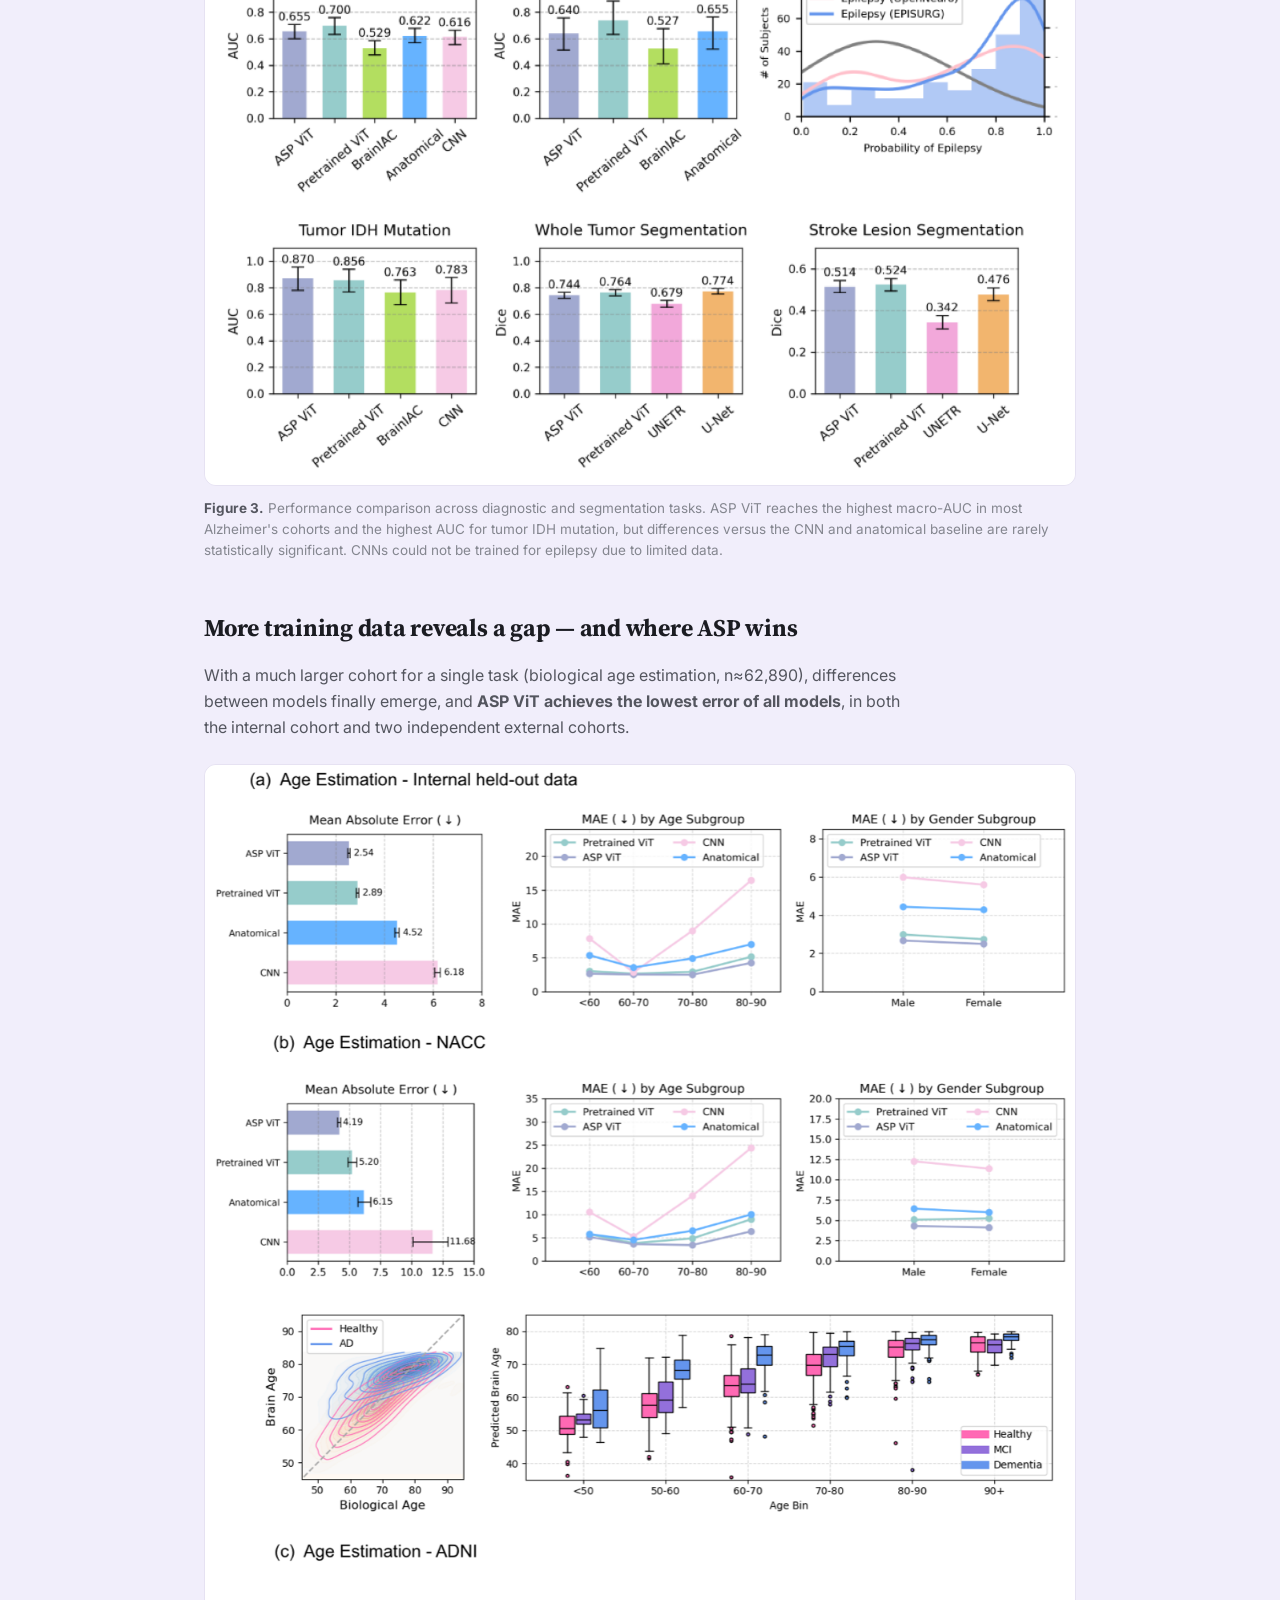
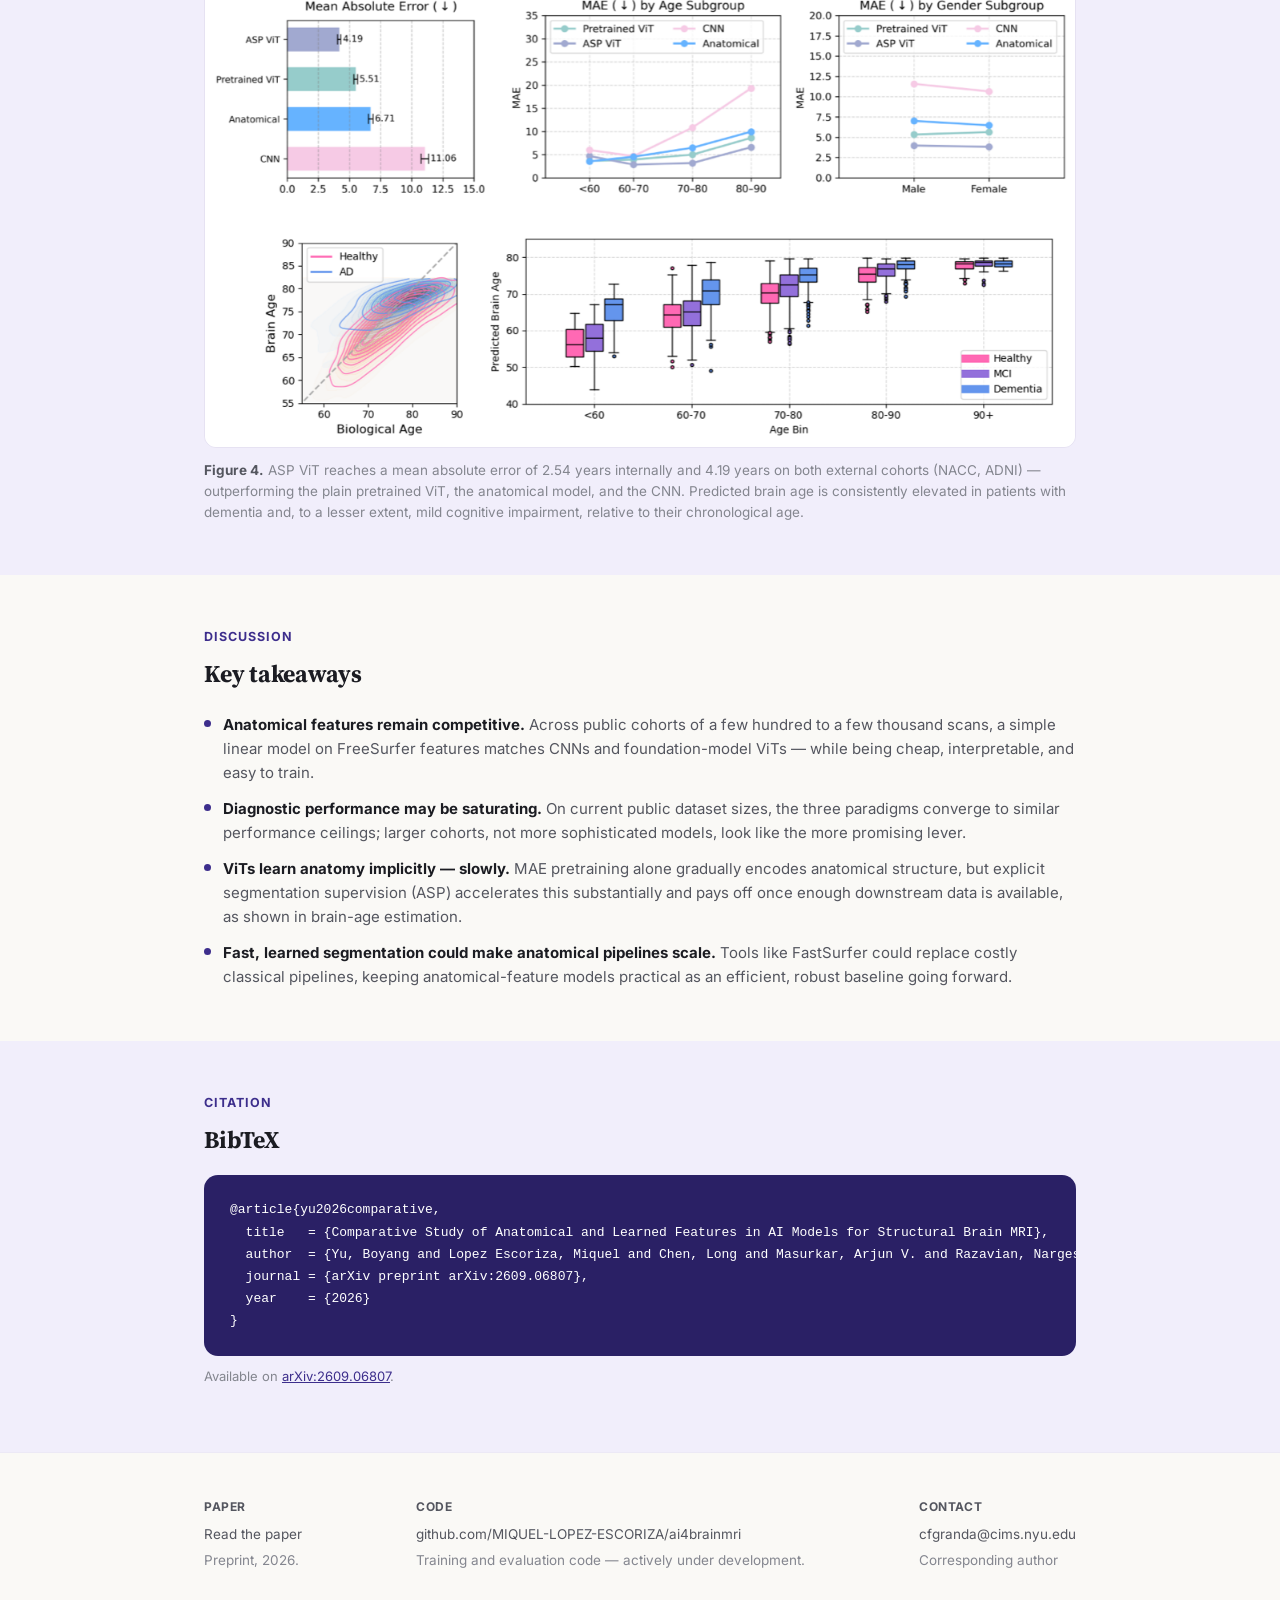
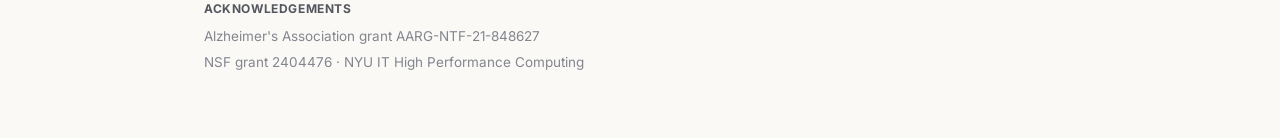
==== commit 8227f2d4: "minor changes" ====
--- a/projects/ai4brainmri/index.html
+++ b/projects/ai4brainmri/index.html
@@ -70,7 +70,7 @@
     <h2 class="section-title">Three ways to extract features from a brain MRI</h2>
     <p class="lede">We compare linear models built on hand-computed anatomical features, convolutional neural networks trained from scratch, and vision transformers pretrained on a large general-population cohort — with and without our proposed anatomy-guided pretraining — across a pretraining cohort and seven downstream clinical tasks drawn from 18 public datasets.</p>
     <figure style="margin-top:24px;">
-      <img src="figures/overview-final.png" alt="Overview of cohorts and AI models used in the study" loading="lazy">
+      <img src="figures/overview_transparent.png" alt="Overview of cohorts and AI models used in the study" loading="lazy">
       <figcaption><b>Figure 1.</b> Cohorts used for pretraining, downstream training, internal testing, and external evaluation, and the four feature-extraction approaches compared in the study: anatomical linear models, CNNs, ViTs pretrained via masked autoencoding, and ViTs pretrained with our proposed Anatomy Segmentation Pretraining (ASP).</figcaption>
     </figure>
 
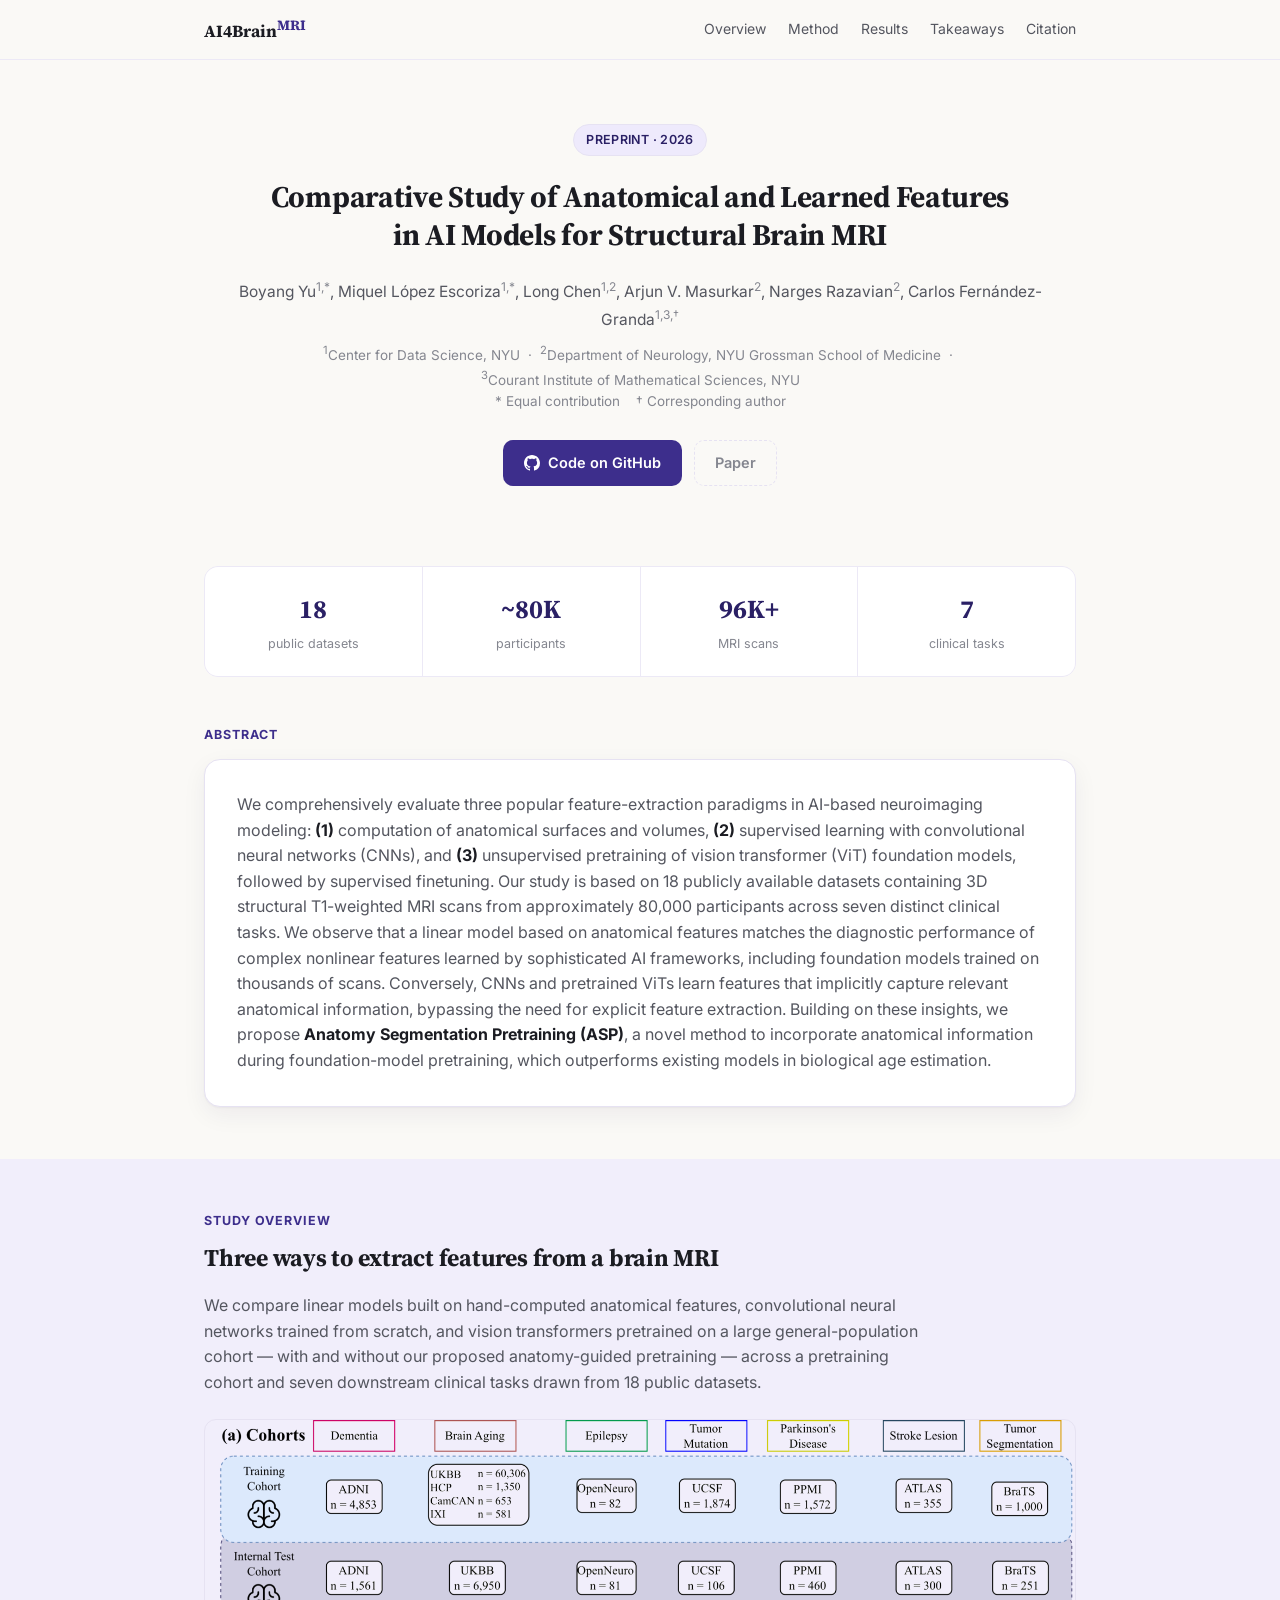
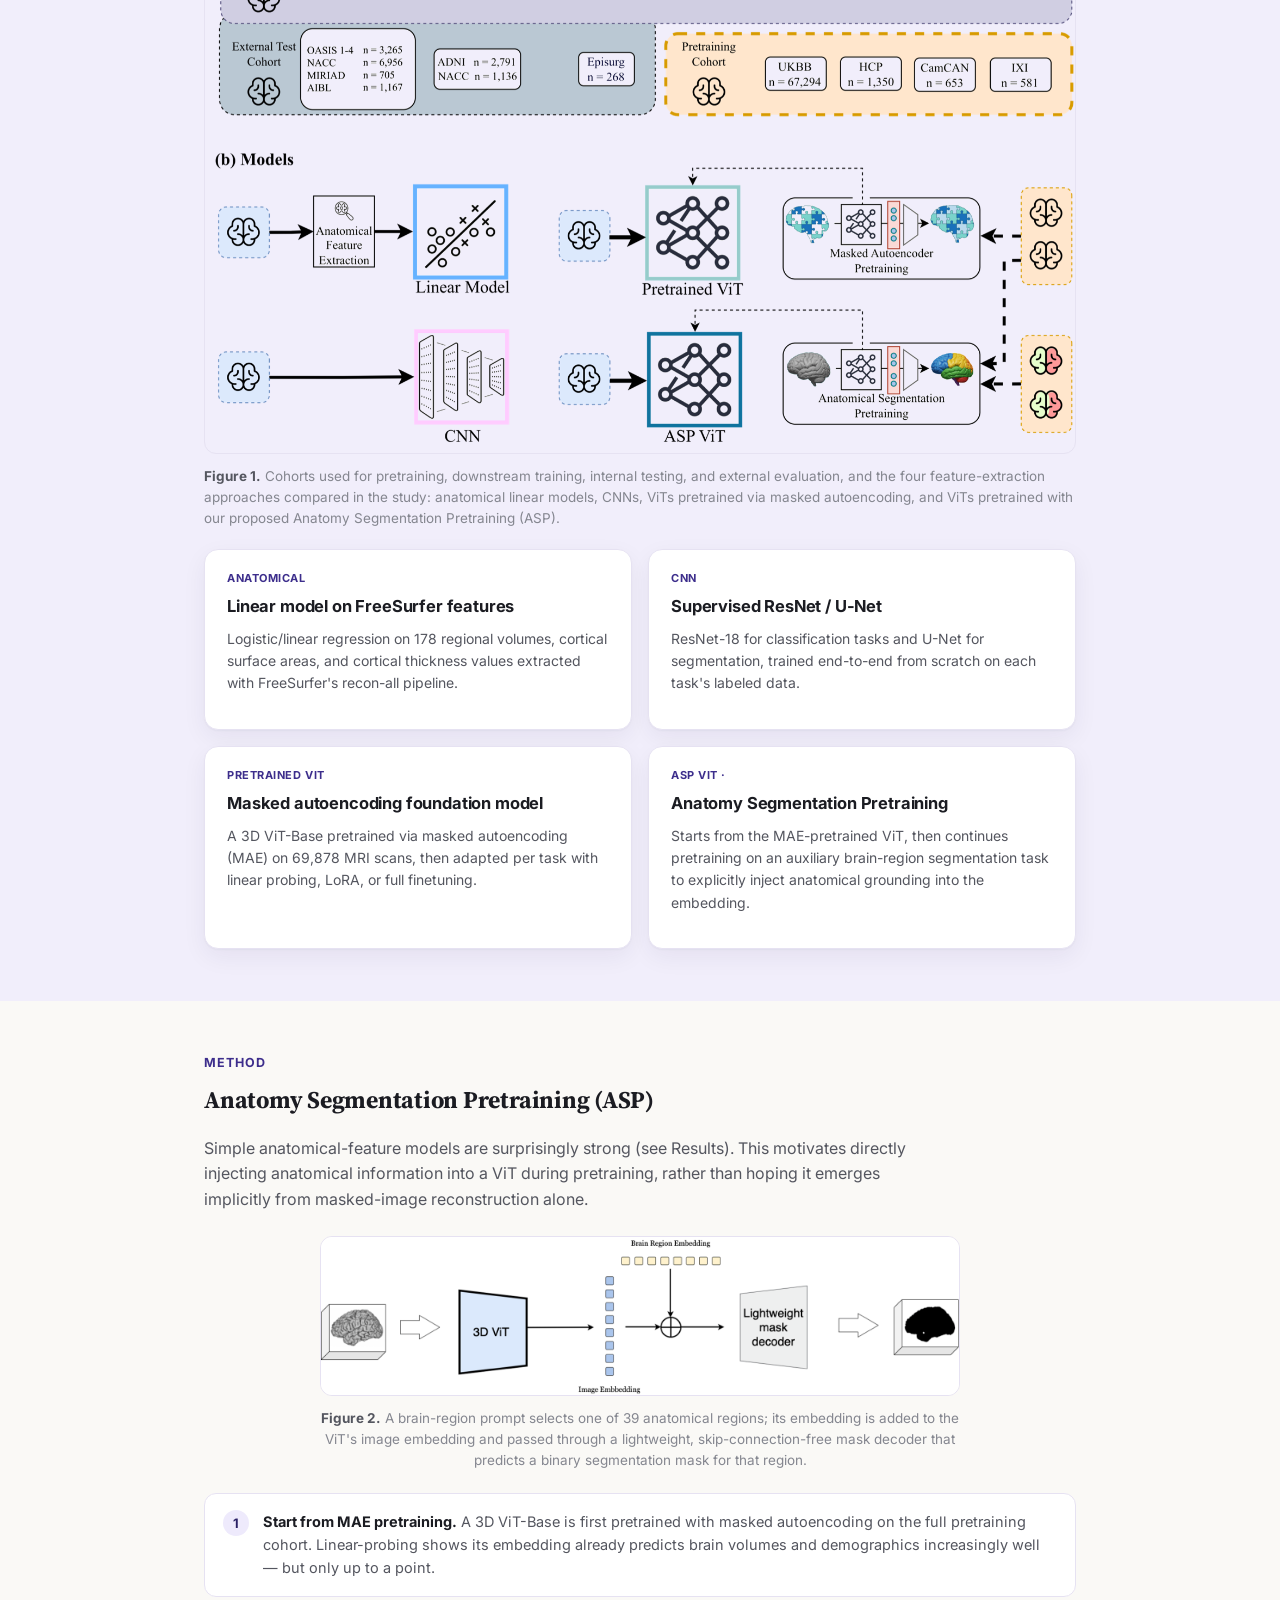
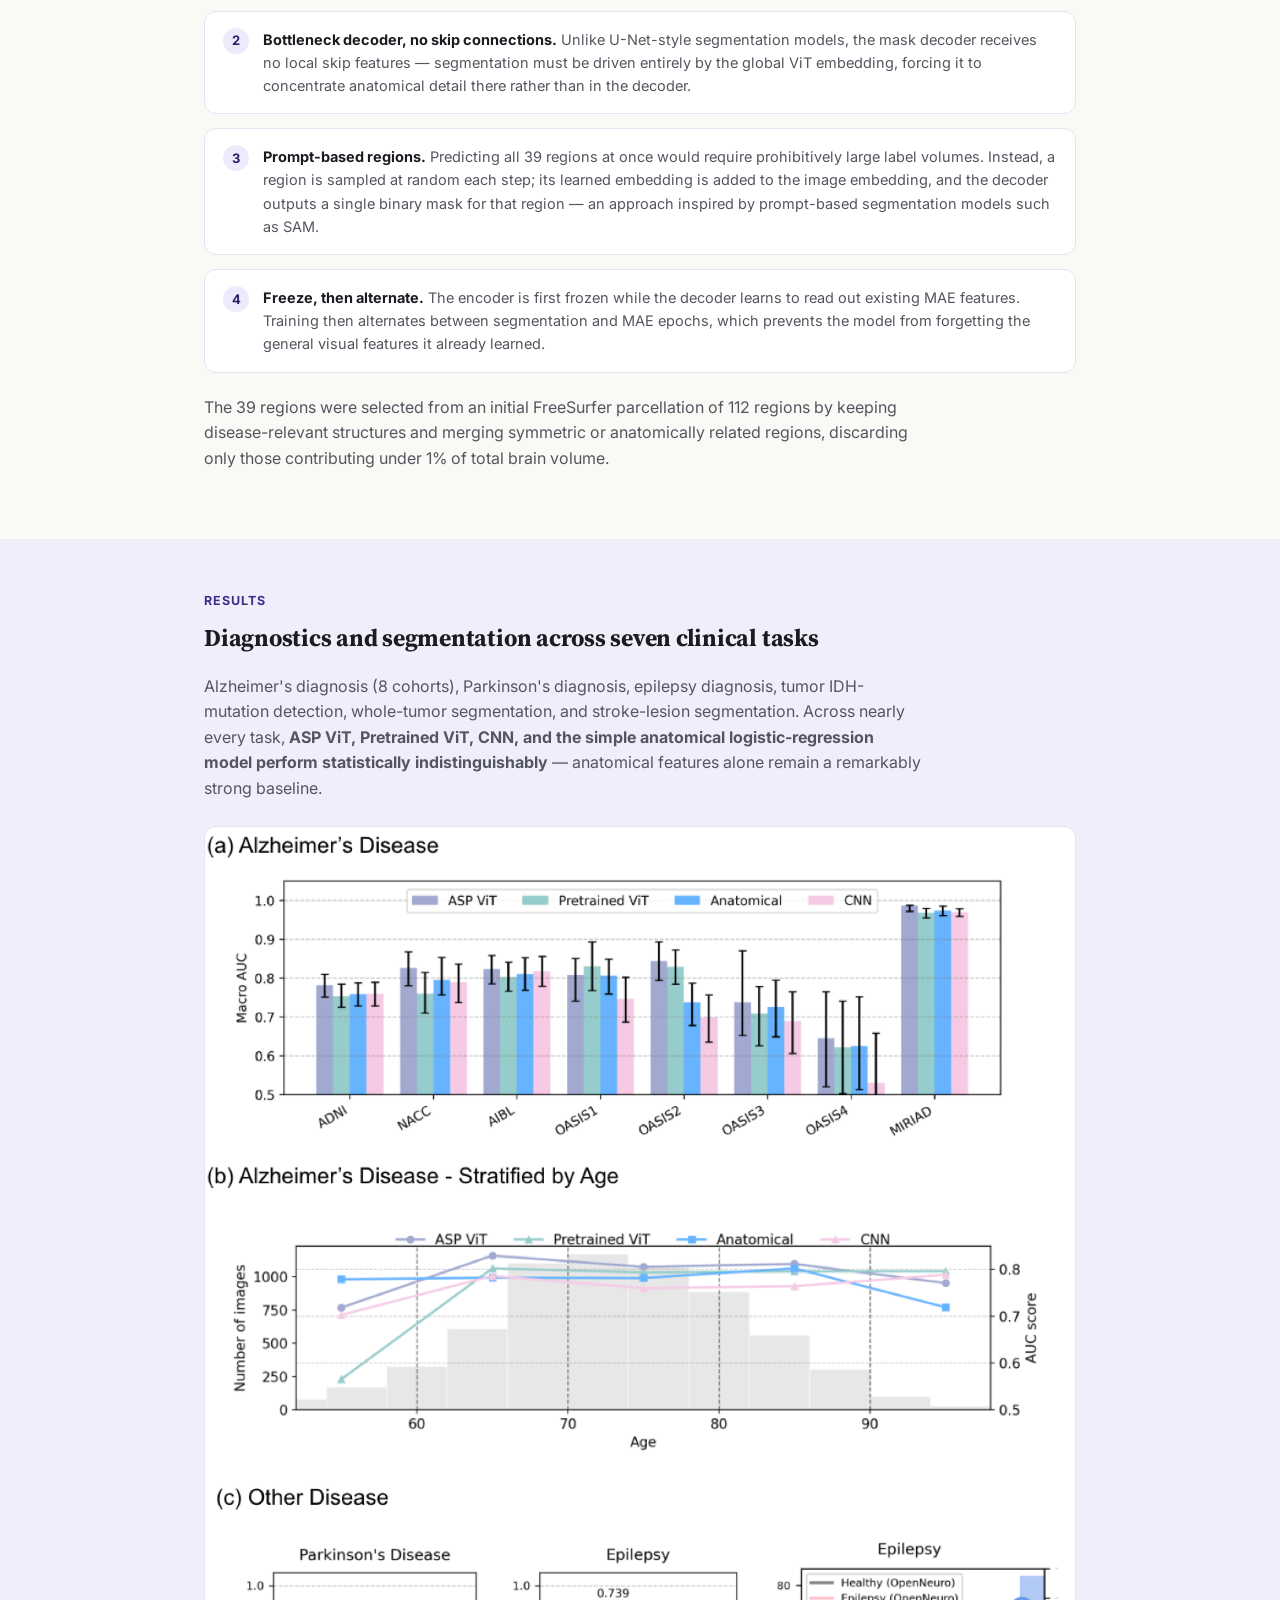
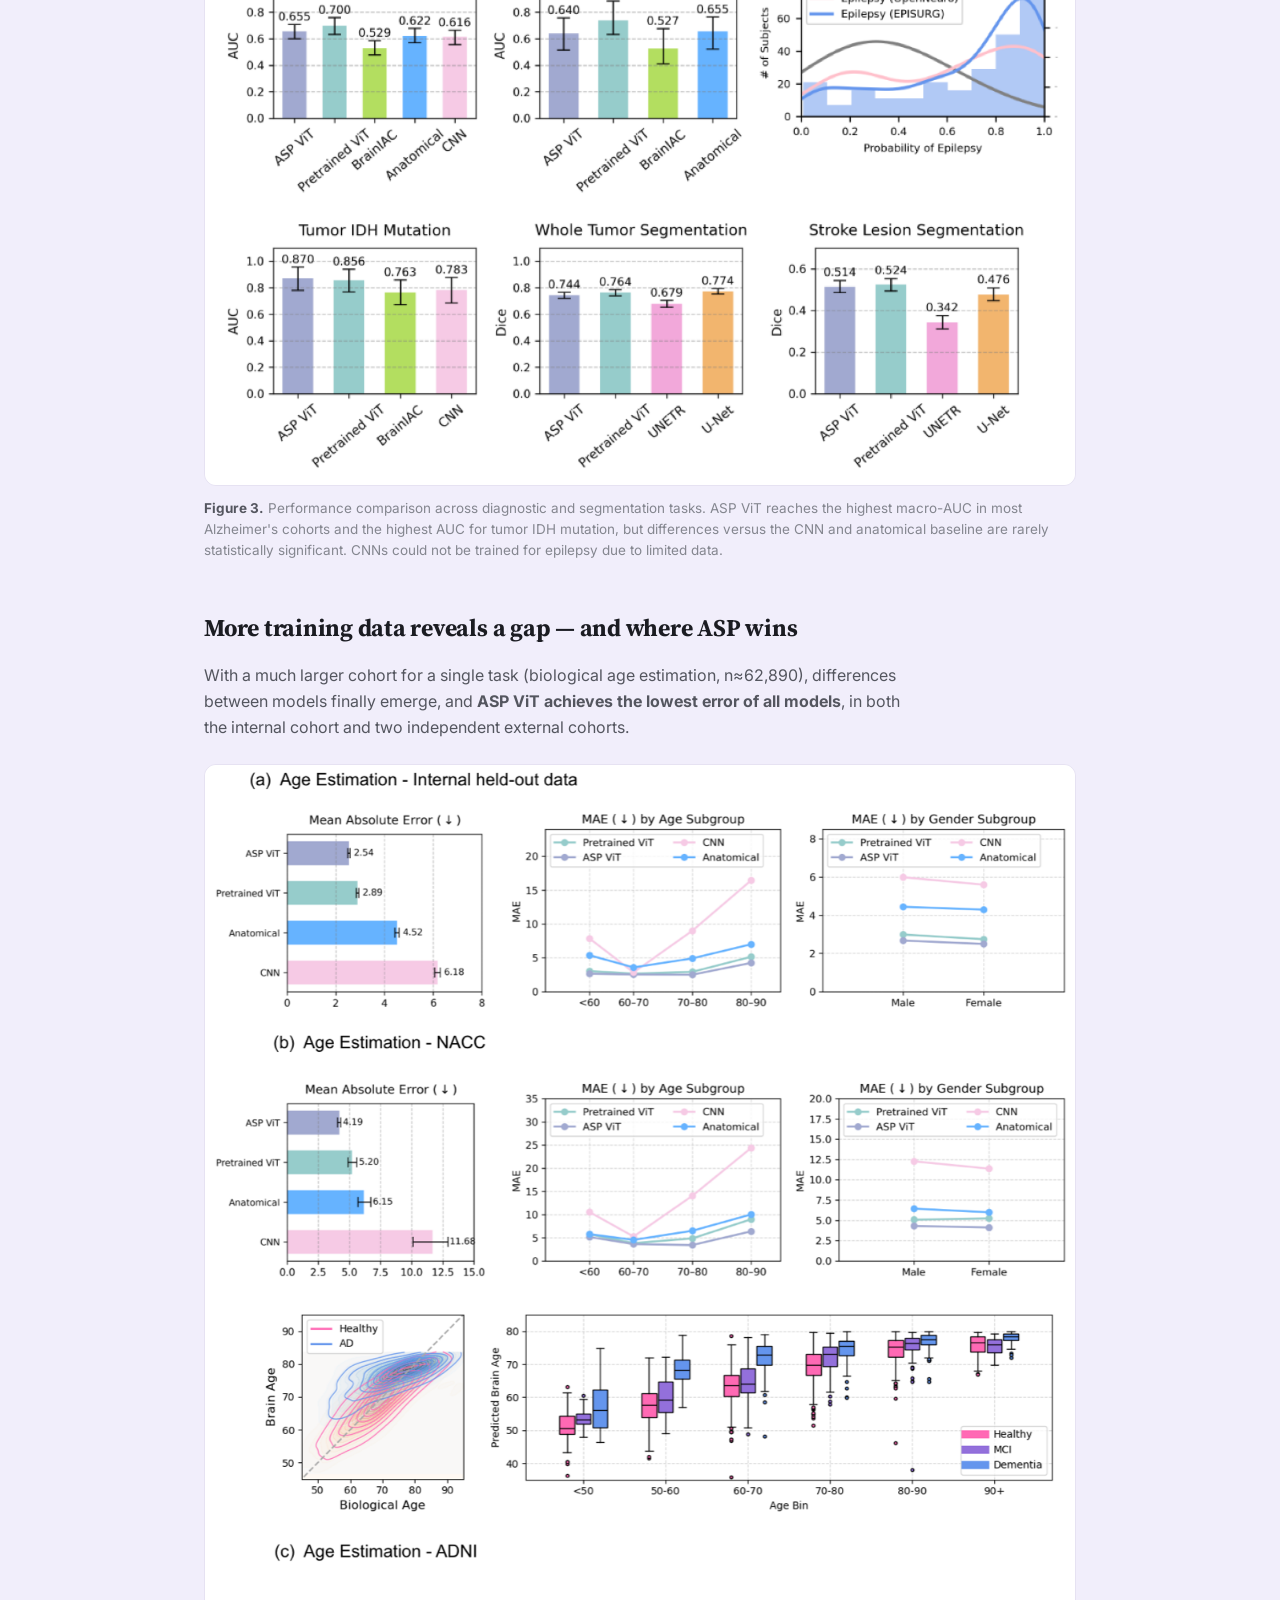
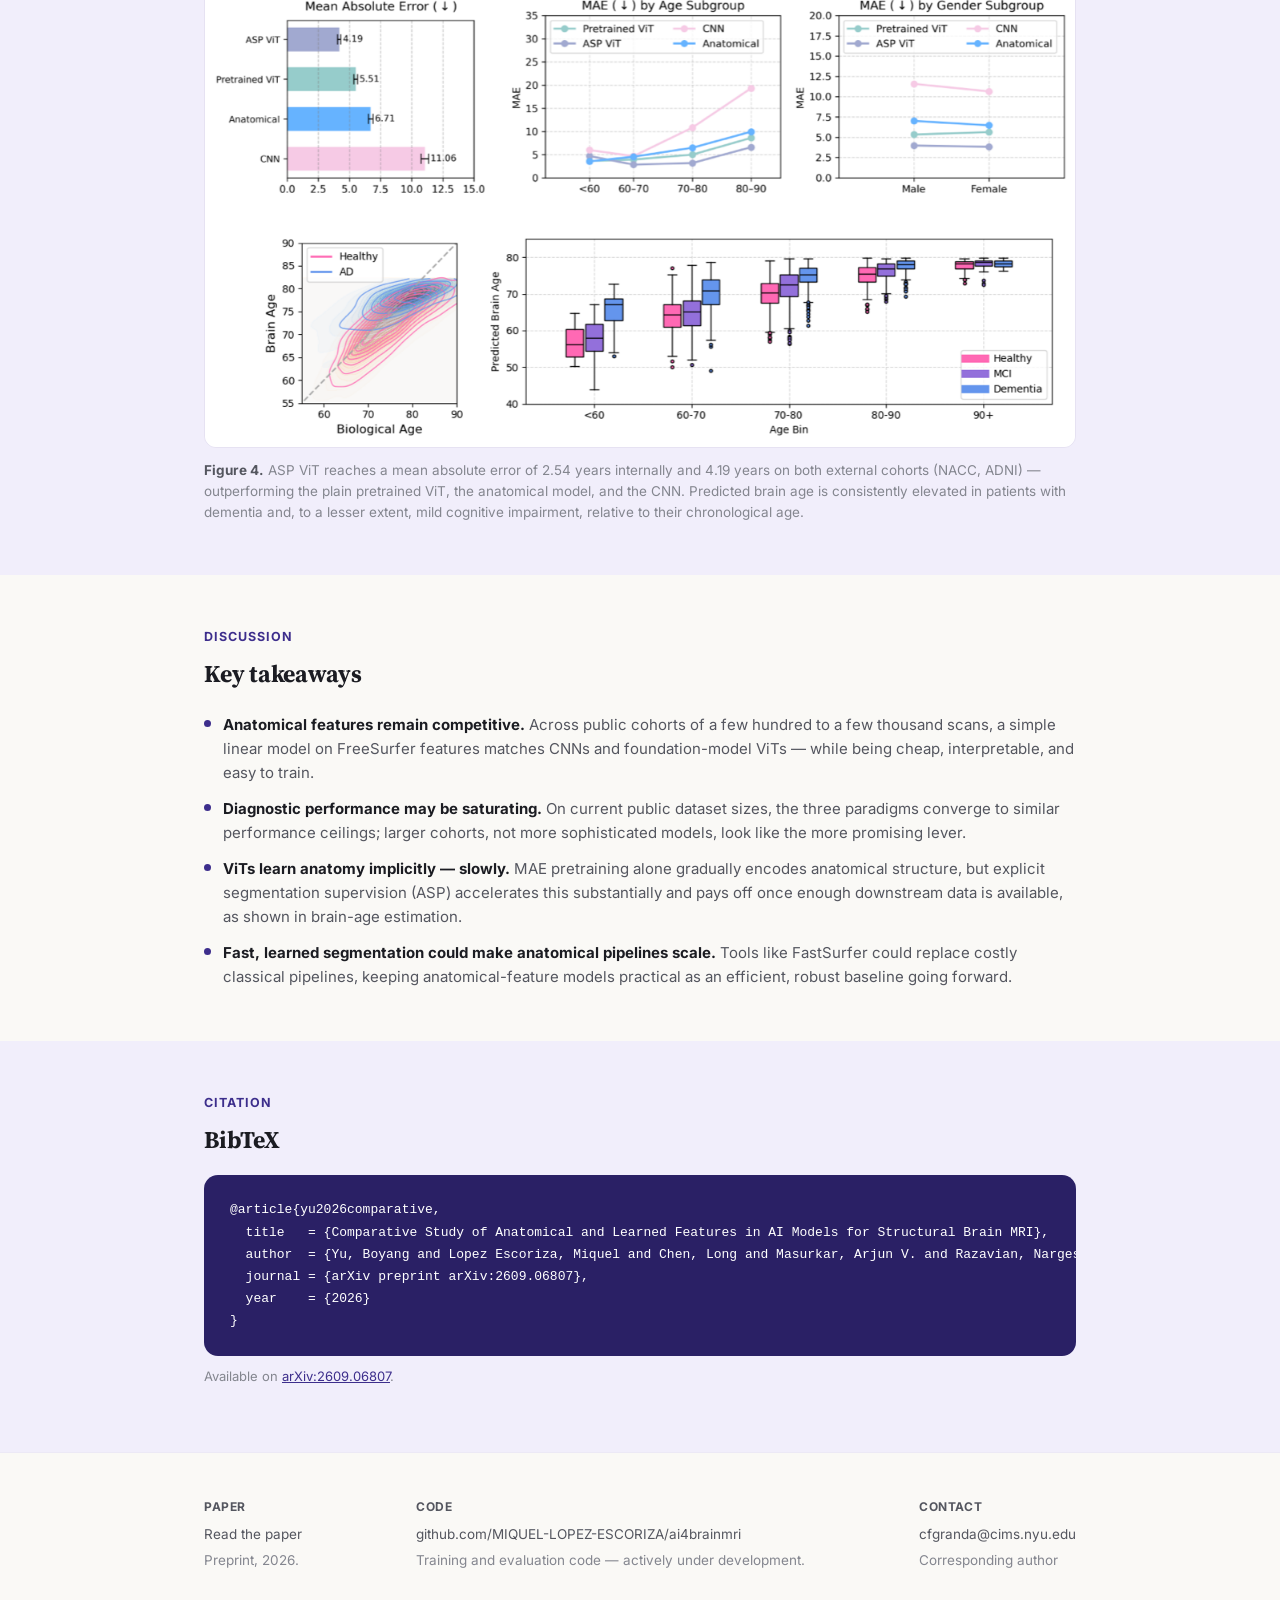
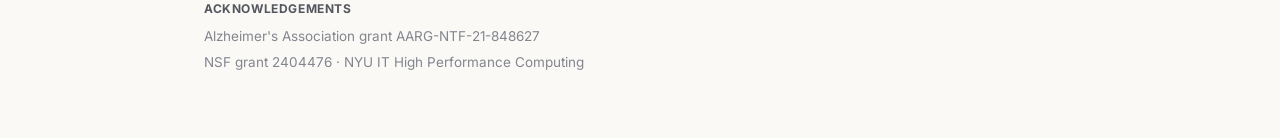
==== commit 5028ff44: "minor changes" ====
--- a/projects/ai4brainmri/index.html
+++ b/projects/ai4brainmri/index.html
@@ -90,8 +90,8 @@
         <h3>Masked autoencoding foundation model</h3>
         <p>A 3D ViT-Base pretrained via masked autoencoding (MAE) on 69,878 MRI scans, then adapted per task with linear probing, LoRA, or full finetuning.</p>
       </div>
-      <div class="card ours">
-        <div class="tag">ASP ViT · ours</div>
+      <div class="card">
+        <div class="tag">ASP ViT · </div>
         <h3>Anatomy Segmentation Pretraining</h3>
         <p>Starts from the MAE-pretrained ViT, then continues pretraining on an auxiliary brain-region segmentation task to explicitly inject anatomical grounding into the embedding.</p>
       </div>
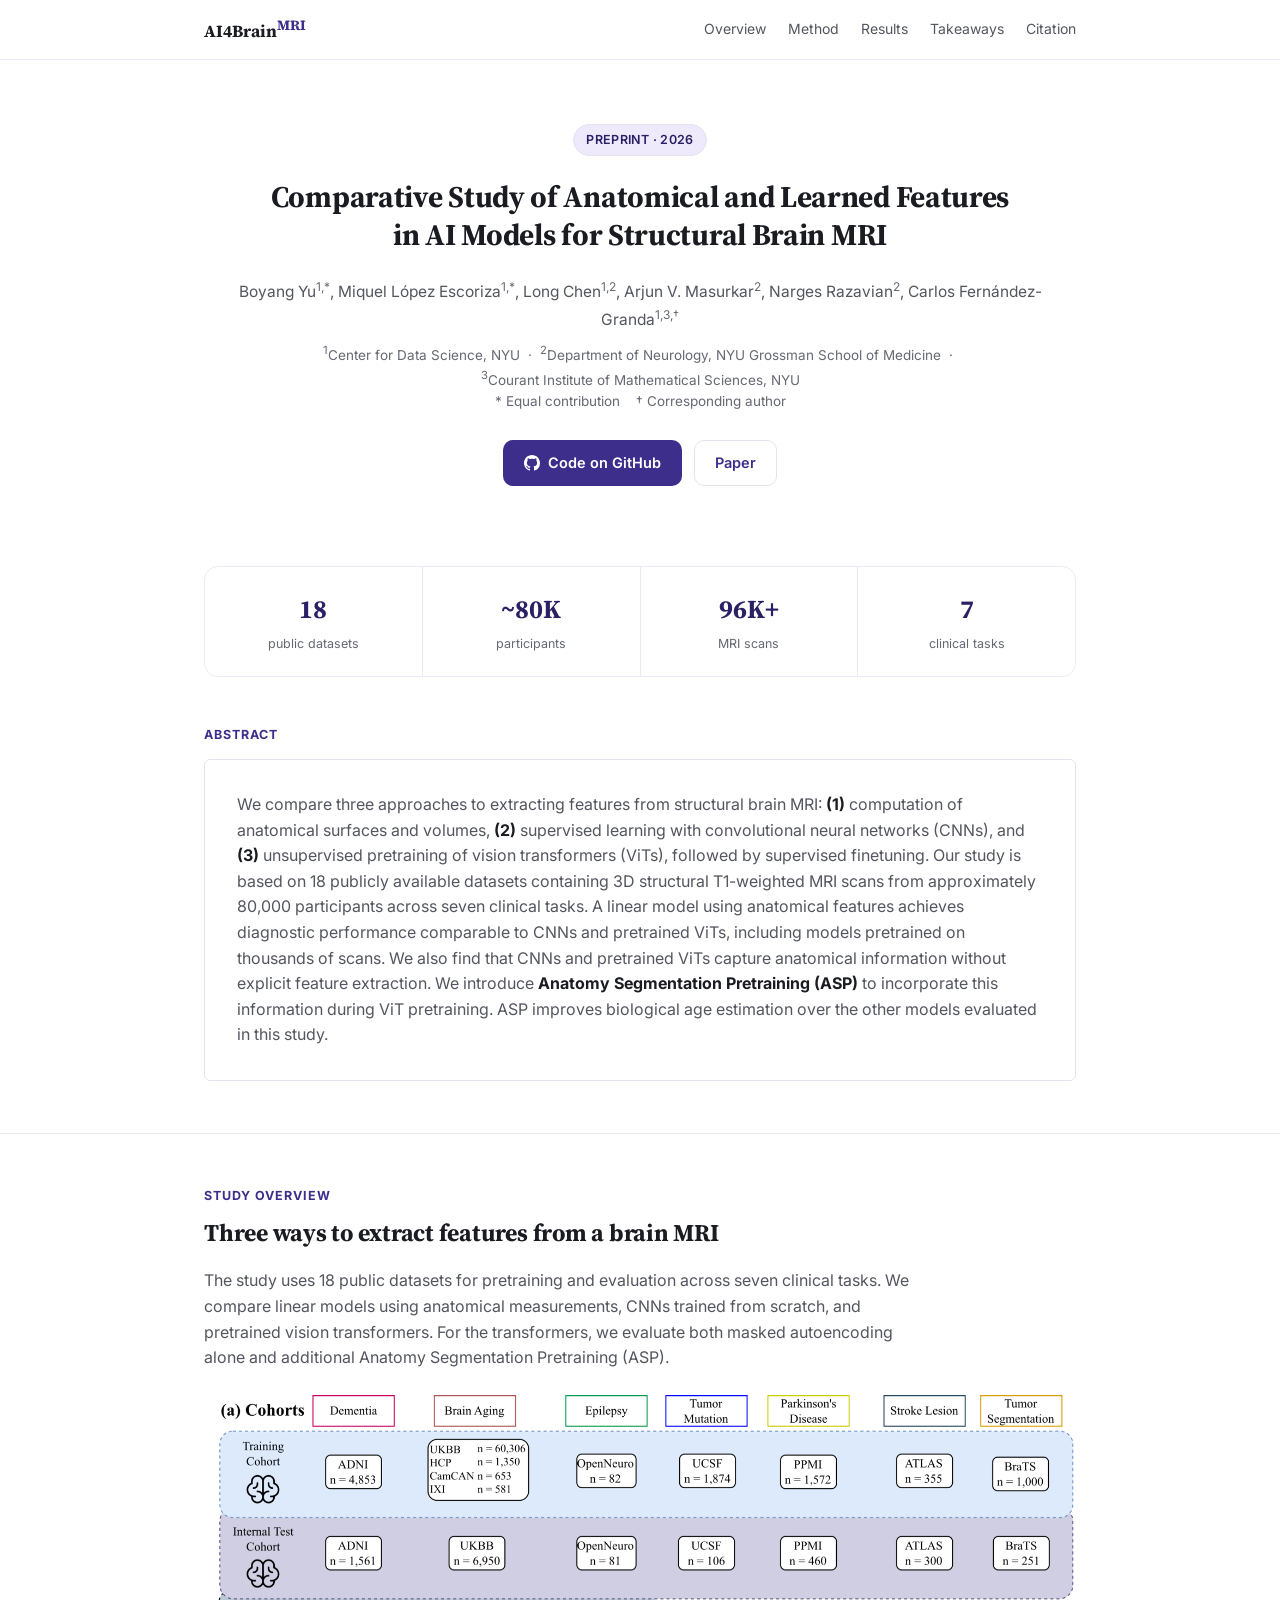
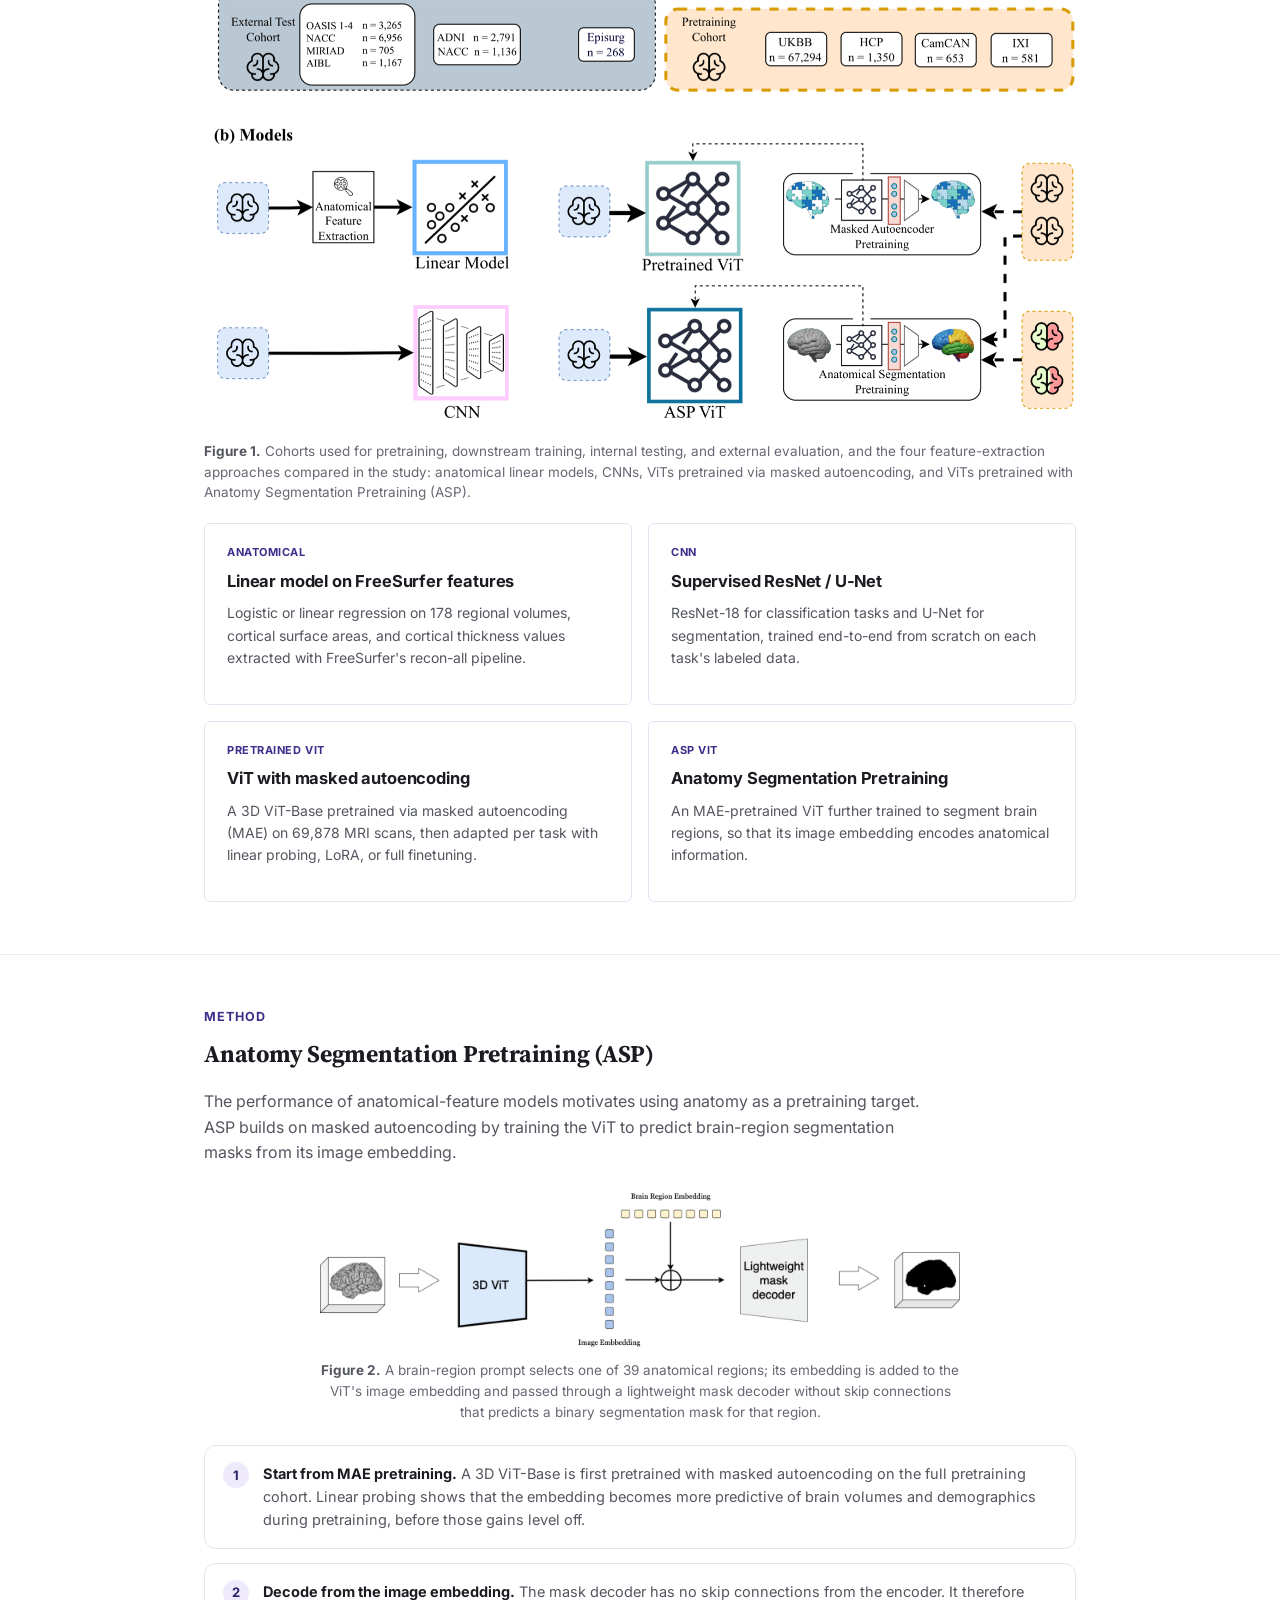
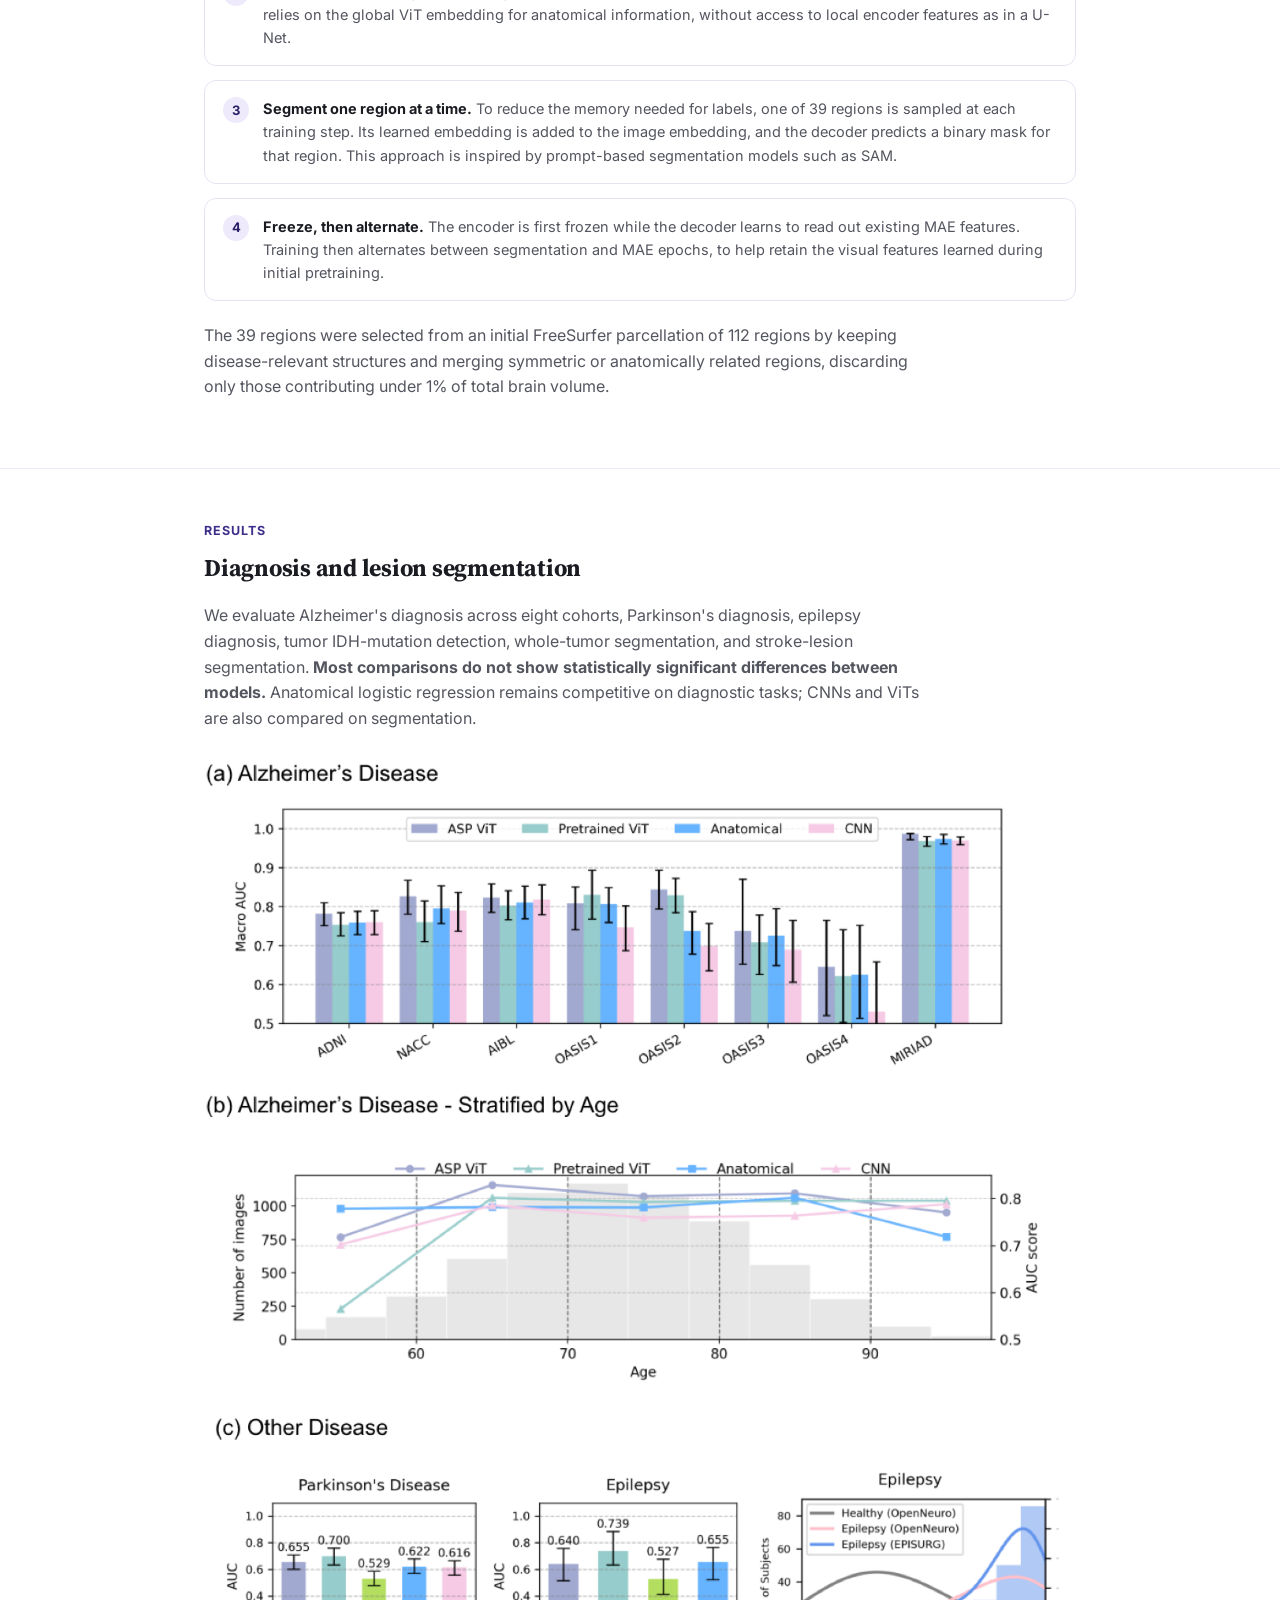
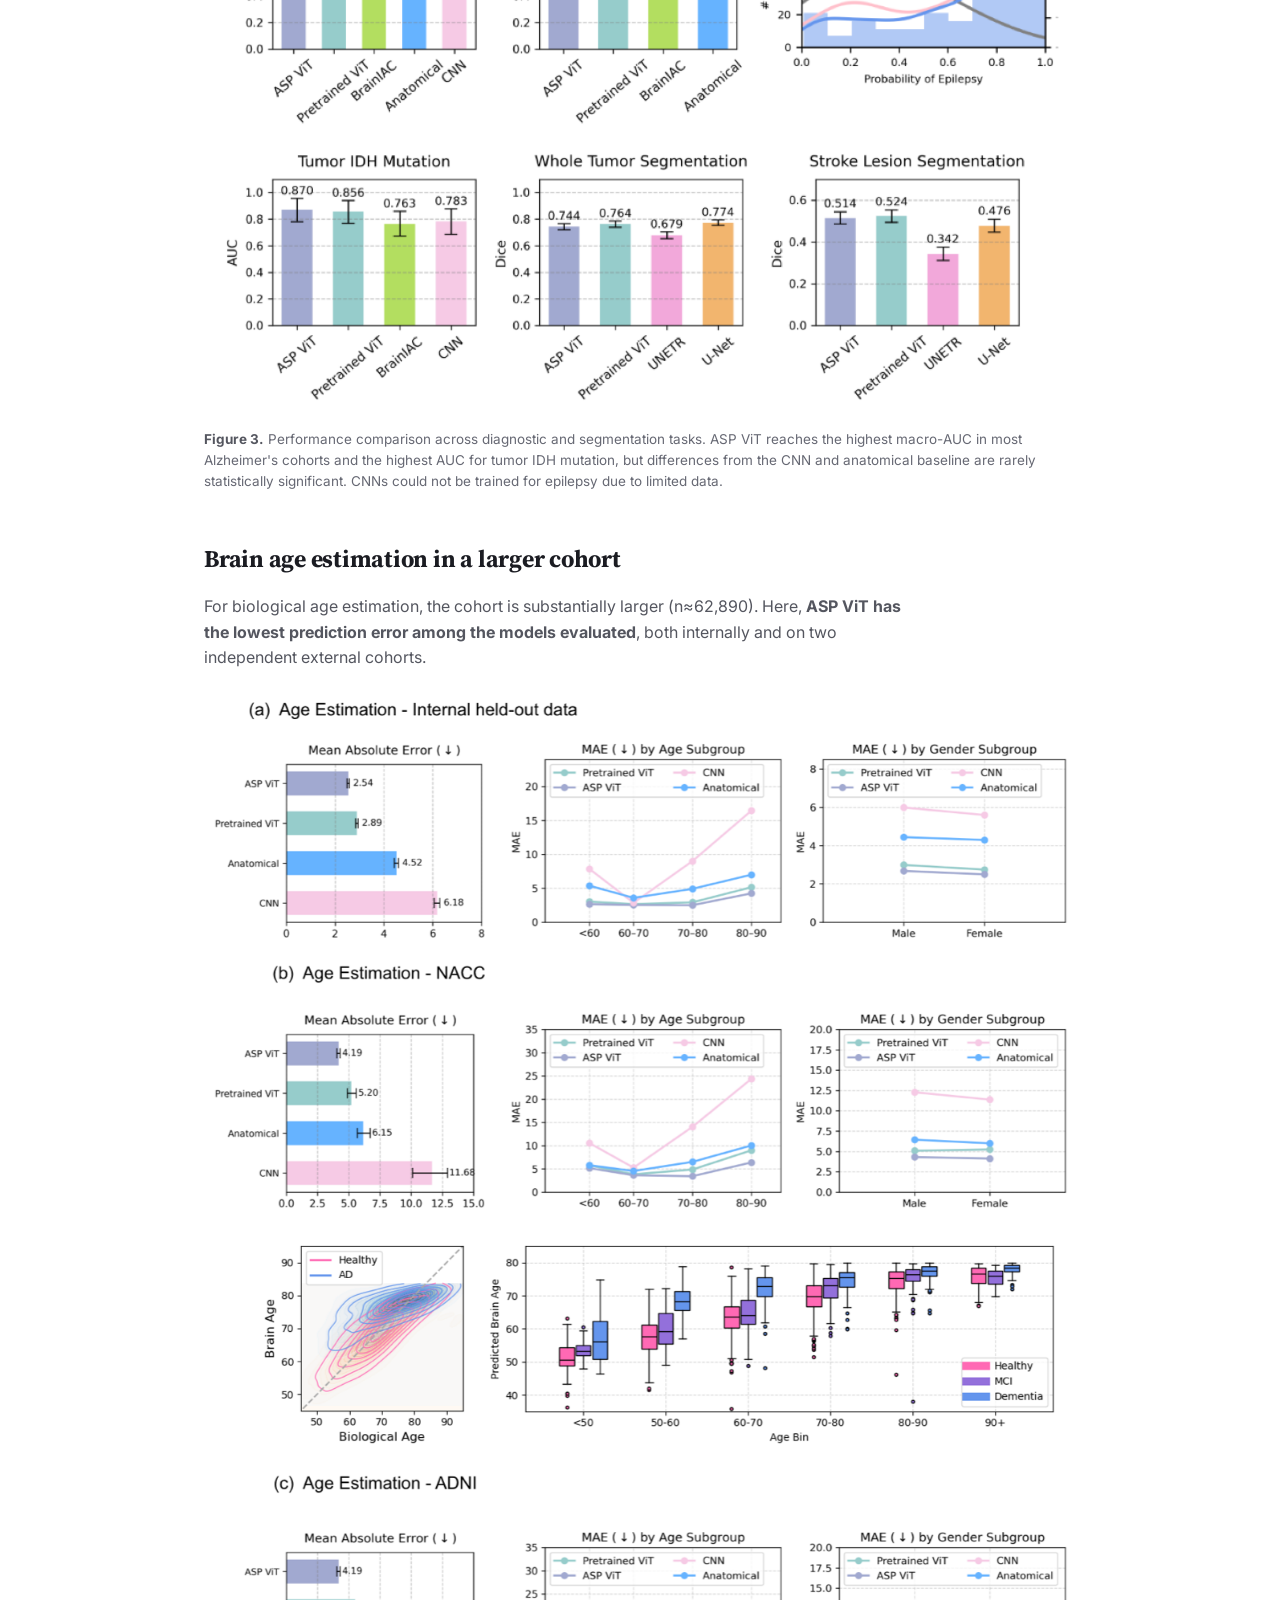
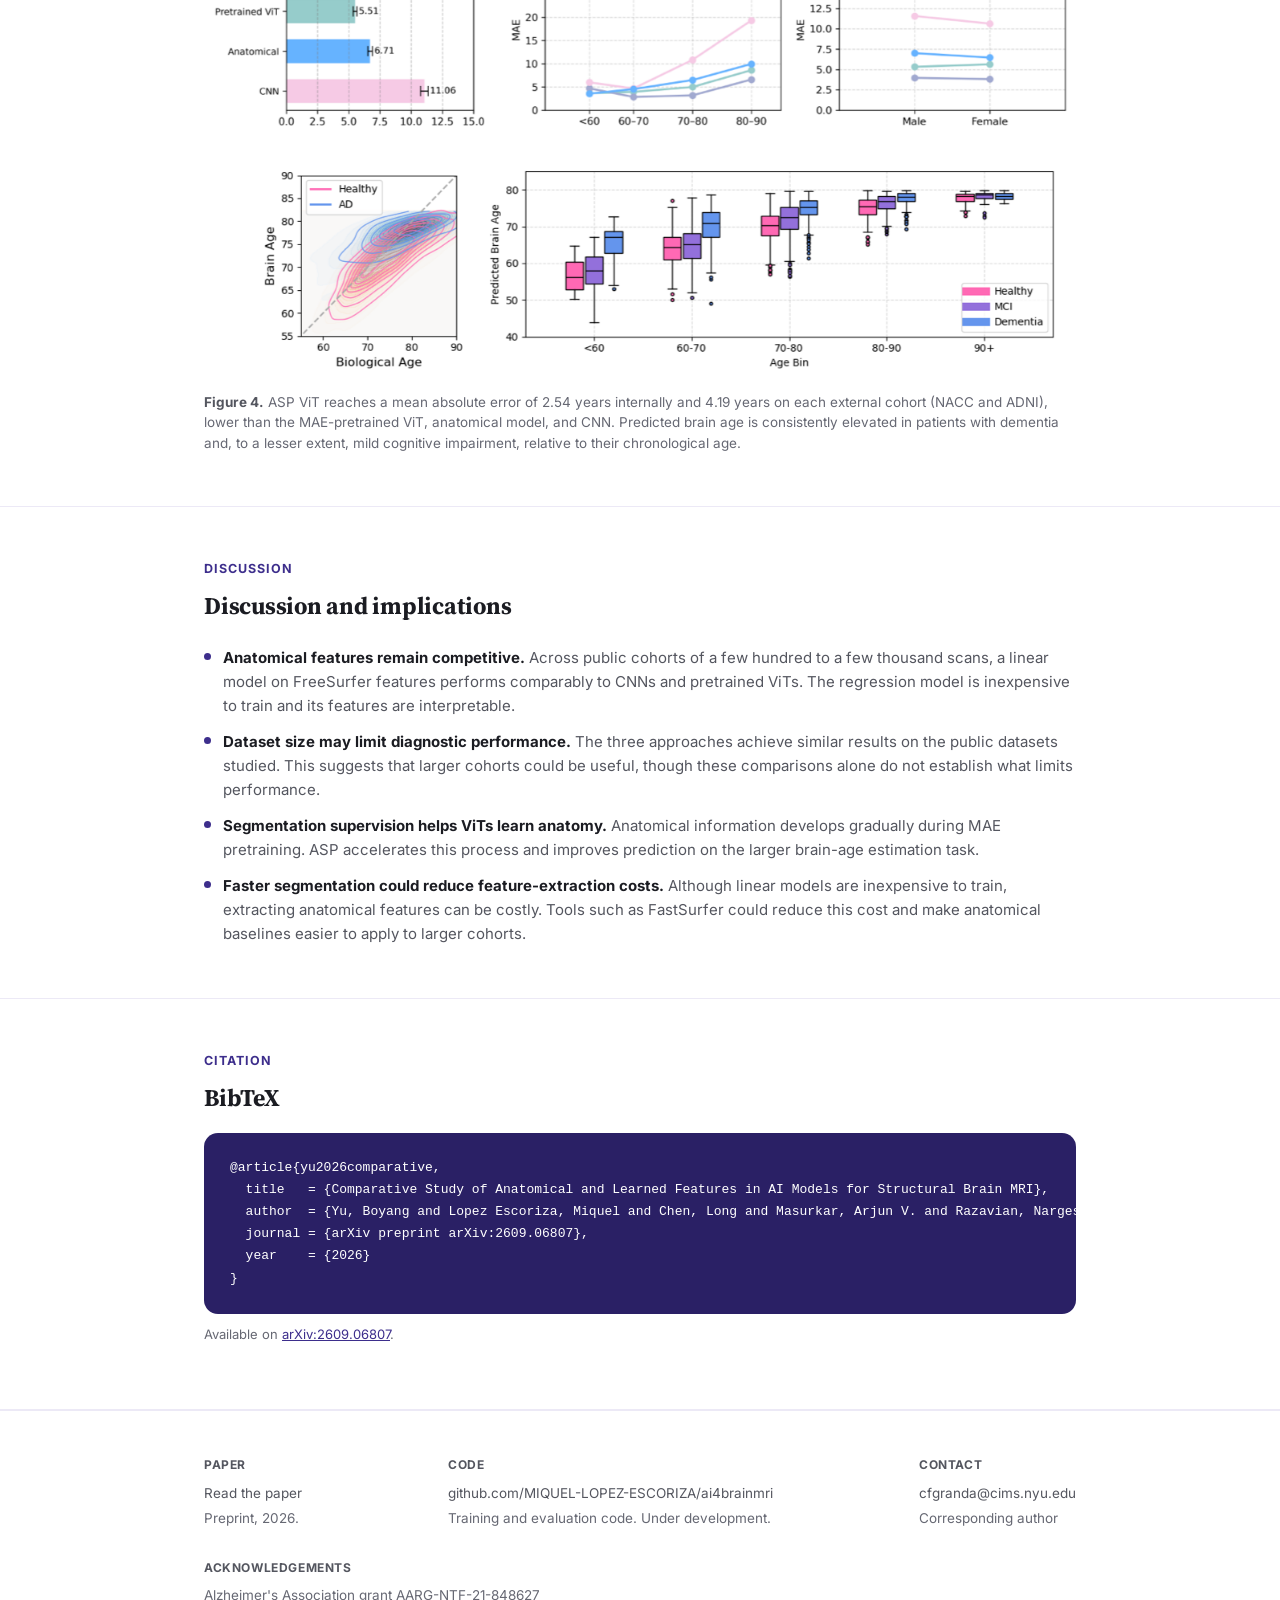
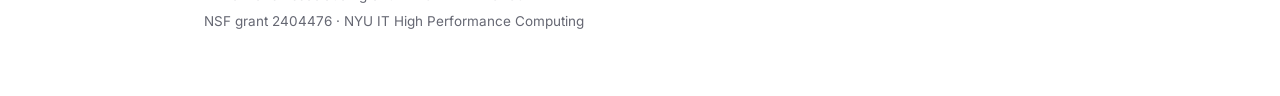
==== commit 734044ab: "major style change" ====
--- a/projects/ai4brainmri/index.html
+++ b/projects/ai4brainmri/index.html
@@ -59,7 +59,7 @@
   <section id="abstract" style="padding-top:8px;">
     <div class="eyebrow">Abstract</div>
     <div class="abstract-card" style="margin-top:14px;">
-      We comprehensively evaluate three popular feature-extraction paradigms in AI-based neuroimaging modeling: <b>(1)</b> computation of anatomical surfaces and volumes, <b>(2)</b> supervised learning with convolutional neural networks (CNNs), and <b>(3)</b> unsupervised pretraining of vision transformer (ViT) foundation models, followed by supervised finetuning. Our study is based on 18 publicly available datasets containing 3D structural T1-weighted MRI scans from approximately 80,000 participants across seven distinct clinical tasks. We observe that a linear model based on anatomical features matches the diagnostic performance of complex nonlinear features learned by sophisticated AI frameworks, including foundation models trained on thousands of scans. Conversely, CNNs and pretrained ViTs learn features that implicitly capture relevant anatomical information, bypassing the need for explicit feature extraction. Building on these insights, we propose <b>Anatomy Segmentation Pretraining (ASP)</b>, a novel method to incorporate anatomical information during foundation-model pretraining, which outperforms existing models in biological age estimation.
+      We compare three approaches to extracting features from structural brain MRI: <b>(1)</b> computation of anatomical surfaces and volumes, <b>(2)</b> supervised learning with convolutional neural networks (CNNs), and <b>(3)</b> unsupervised pretraining of vision transformers (ViTs), followed by supervised finetuning. Our study is based on 18 publicly available datasets containing 3D structural T1-weighted MRI scans from approximately 80,000 participants across seven clinical tasks. A linear model using anatomical features achieves diagnostic performance comparable to CNNs and pretrained ViTs, including models pretrained on thousands of scans. We also find that CNNs and pretrained ViTs capture anatomical information without explicit feature extraction. We introduce <b>Anatomy Segmentation Pretraining (ASP)</b> to incorporate this information during ViT pretraining. ASP improves biological age estimation over the other models evaluated in this study.
     </div>
   </section>
 </div>
@@ -68,17 +68,17 @@
   <div class="wrap">
     <div class="eyebrow">Study Overview</div>
     <h2 class="section-title">Three ways to extract features from a brain MRI</h2>
-    <p class="lede">We compare linear models built on hand-computed anatomical features, convolutional neural networks trained from scratch, and vision transformers pretrained on a large general-population cohort — with and without our proposed anatomy-guided pretraining — across a pretraining cohort and seven downstream clinical tasks drawn from 18 public datasets.</p>
+    <p class="lede">The study uses 18 public datasets for pretraining and evaluation across seven clinical tasks. We compare linear models using anatomical measurements, CNNs trained from scratch, and pretrained vision transformers. For the transformers, we evaluate both masked autoencoding alone and additional Anatomy Segmentation Pretraining (ASP).</p>
     <figure style="margin-top:24px;">
       <img src="figures/overview_transparent.png" alt="Overview of cohorts and AI models used in the study" loading="lazy">
-      <figcaption><b>Figure 1.</b> Cohorts used for pretraining, downstream training, internal testing, and external evaluation, and the four feature-extraction approaches compared in the study: anatomical linear models, CNNs, ViTs pretrained via masked autoencoding, and ViTs pretrained with our proposed Anatomy Segmentation Pretraining (ASP).</figcaption>
+      <figcaption><b>Figure 1.</b> Cohorts used for pretraining, downstream training, internal testing, and external evaluation, and the four feature-extraction approaches compared in the study: anatomical linear models, CNNs, ViTs pretrained via masked autoencoding, and ViTs pretrained with Anatomy Segmentation Pretraining (ASP).</figcaption>
     </figure>
 
     <div class="grid-cards">
       <div class="card">
         <div class="tag">Anatomical</div>
         <h3>Linear model on FreeSurfer features</h3>
-        <p>Logistic/linear regression on 178 regional volumes, cortical surface areas, and cortical thickness values extracted with FreeSurfer's recon-all pipeline.</p>
+        <p>Logistic or linear regression on 178 regional volumes, cortical surface areas, and cortical thickness values extracted with FreeSurfer's recon-all pipeline.</p>
       </div>
       <div class="card">
         <div class="tag">CNN</div>
@@ -87,13 +87,13 @@
       </div>
       <div class="card">
         <div class="tag">Pretrained ViT</div>
-        <h3>Masked autoencoding foundation model</h3>
+        <h3>ViT with masked autoencoding</h3>
         <p>A 3D ViT-Base pretrained via masked autoencoding (MAE) on 69,878 MRI scans, then adapted per task with linear probing, LoRA, or full finetuning.</p>
       </div>
       <div class="card">
-        <div class="tag">ASP ViT · </div>
+        <div class="tag">ASP ViT</div>
         <h3>Anatomy Segmentation Pretraining</h3>
-        <p>Starts from the MAE-pretrained ViT, then continues pretraining on an auxiliary brain-region segmentation task to explicitly inject anatomical grounding into the embedding.</p>
+        <p>An MAE-pretrained ViT further trained to segment brain regions, so that its image embedding encodes anatomical information.</p>
       </div>
     </div>
   </div>
@@ -103,18 +103,18 @@
   <div class="wrap">
     <div class="eyebrow">Method</div>
     <h2 class="section-title">Anatomy Segmentation Pretraining (ASP)</h2>
-    <p class="lede">Simple anatomical-feature models are surprisingly strong (see Results). This motivates directly injecting anatomical information into a ViT during pretraining, rather than hoping it emerges implicitly from masked-image reconstruction alone.</p>
+    <p class="lede">The performance of anatomical-feature models motivates using anatomy as a pretraining target. ASP builds on masked autoencoding by training the ViT to predict brain-region segmentation masks from its image embedding.</p>
 
     <figure style="margin-top:24px; max-width:640px; margin-left:auto; margin-right:auto;">
       <img src="figures/asp-architecture.png" alt="Anatomy Segmentation Pretraining architecture diagram" loading="lazy">
-      <figcaption style="text-align:center;"><b>Figure 2.</b> A brain-region prompt selects one of 39 anatomical regions; its embedding is added to the ViT's image embedding and passed through a lightweight, skip-connection-free mask decoder that predicts a binary segmentation mask for that region.</figcaption>
+      <figcaption style="text-align:center;"><b>Figure 2.</b> A brain-region prompt selects one of 39 anatomical regions; its embedding is added to the ViT's image embedding and passed through a lightweight mask decoder without skip connections that predicts a binary segmentation mask for that region.</figcaption>
     </figure>
 
     <div class="steps">
-      <div class="step"><div class="n">1</div><p><b>Start from MAE pretraining.</b> A 3D ViT-Base is first pretrained with masked autoencoding on the full pretraining cohort. Linear-probing shows its embedding already predicts brain volumes and demographics increasingly well — but only up to a point.</p></div>
-      <div class="step"><div class="n">2</div><p><b>Bottleneck decoder, no skip connections.</b> Unlike U-Net-style segmentation models, the mask decoder receives no local skip features — segmentation must be driven entirely by the global ViT embedding, forcing it to concentrate anatomical detail there rather than in the decoder.</p></div>
-      <div class="step"><div class="n">3</div><p><b>Prompt-based regions.</b> Predicting all 39 regions at once would require prohibitively large label volumes. Instead, a region is sampled at random each step; its learned embedding is added to the image embedding, and the decoder outputs a single binary mask for that region — an approach inspired by prompt-based segmentation models such as SAM.</p></div>
-      <div class="step"><div class="n">4</div><p><b>Freeze, then alternate.</b> The encoder is first frozen while the decoder learns to read out existing MAE features. Training then alternates between segmentation and MAE epochs, which prevents the model from forgetting the general visual features it already learned.</p></div>
+      <div class="step"><div class="n">1</div><p><b>Start from MAE pretraining.</b> A 3D ViT-Base is first pretrained with masked autoencoding on the full pretraining cohort. Linear probing shows that the embedding becomes more predictive of brain volumes and demographics during pretraining, before those gains level off.</p></div>
+      <div class="step"><div class="n">2</div><p><b>Decode from the image embedding.</b> The mask decoder has no skip connections from the encoder. It therefore relies on the global ViT embedding for anatomical information, without access to local encoder features as in a U-Net.</p></div>
+      <div class="step"><div class="n">3</div><p><b>Segment one region at a time.</b> To reduce the memory needed for labels, one of 39 regions is sampled at each training step. Its learned embedding is added to the image embedding, and the decoder predicts a binary mask for that region. This approach is inspired by prompt-based segmentation models such as SAM.</p></div>
+      <div class="step"><div class="n">4</div><p><b>Freeze, then alternate.</b> The encoder is first frozen while the decoder learns to read out existing MAE features. Training then alternates between segmentation and MAE epochs, to help retain the visual features learned during initial pretraining.</p></div>
     </div>
 
     <p class="lede" style="margin-top:22px;">The 39 regions were selected from an initial FreeSurfer parcellation of 112 regions by keeping disease-relevant structures and merging symmetric or anatomically related regions, discarding only those contributing under 1% of total brain volume.</p>
@@ -124,18 +124,18 @@
 <section id="results" class="section-alt">
   <div class="wrap">
     <div class="eyebrow">Results</div>
-    <h2 class="section-title">Diagnostics and segmentation across seven clinical tasks</h2>
-    <p class="lede">Alzheimer's diagnosis (8 cohorts), Parkinson's diagnosis, epilepsy diagnosis, tumor IDH-mutation detection, whole-tumor segmentation, and stroke-lesion segmentation. Across nearly every task, <b>ASP ViT, Pretrained ViT, CNN, and the simple anatomical logistic-regression model perform statistically indistinguishably</b> — anatomical features alone remain a remarkably strong baseline.</p>
+    <h2 class="section-title">Diagnosis and lesion segmentation</h2>
+    <p class="lede">We evaluate Alzheimer's diagnosis across eight cohorts, Parkinson's diagnosis, epilepsy diagnosis, tumor IDH-mutation detection, whole-tumor segmentation, and stroke-lesion segmentation. <b>Most comparisons do not show statistically significant differences between models.</b> Anatomical logistic regression remains competitive on diagnostic tasks; CNNs and ViTs are also compared on segmentation.</p>
     <figure style="margin-top:24px;">
       <img src="figures/results-diagnostics.png" alt="Diagnostic and segmentation results across seven clinical tasks" loading="lazy">
-      <figcaption><b>Figure 3.</b> Performance comparison across diagnostic and segmentation tasks. ASP ViT reaches the highest macro-AUC in most Alzheimer's cohorts and the highest AUC for tumor IDH mutation, but differences versus the CNN and anatomical baseline are rarely statistically significant. CNNs could not be trained for epilepsy due to limited data.</figcaption>
+      <figcaption><b>Figure 3.</b> Performance comparison across diagnostic and segmentation tasks. ASP ViT reaches the highest macro-AUC in most Alzheimer's cohorts and the highest AUC for tumor IDH mutation, but differences from the CNN and anatomical baseline are rarely statistically significant. CNNs could not be trained for epilepsy due to limited data.</figcaption>
     </figure>
 
-    <h2 class="section-title" style="margin-top:48px;">More training data reveals a gap — and where ASP wins</h2>
-    <p class="lede">With a much larger cohort for a single task (biological age estimation, n≈62,890), differences between models finally emerge, and <b>ASP ViT achieves the lowest error of all models</b>, in both the internal cohort and two independent external cohorts.</p>
+    <h2 class="section-title" style="margin-top:48px;">Brain age estimation in a larger cohort</h2>
+    <p class="lede">For biological age estimation, the cohort is substantially larger (n≈62,890). Here, <b>ASP ViT has the lowest prediction error among the models evaluated</b>, both internally and on two independent external cohorts.</p>
     <figure style="margin-top:24px;">
       <img src="figures/results-age.png" alt="Brain age estimation results across internal and external cohorts" loading="lazy">
-      <figcaption><b>Figure 4.</b> ASP ViT reaches a mean absolute error of 2.54 years internally and 4.19 years on both external cohorts (NACC, ADNI) — outperforming the plain pretrained ViT, the anatomical model, and the CNN. Predicted brain age is consistently elevated in patients with dementia and, to a lesser extent, mild cognitive impairment, relative to their chronological age.</figcaption>
+      <figcaption><b>Figure 4.</b> ASP ViT reaches a mean absolute error of 2.54 years internally and 4.19 years on each external cohort (NACC and ADNI), lower than the MAE-pretrained ViT, anatomical model, and CNN. Predicted brain age is consistently elevated in patients with dementia and, to a lesser extent, mild cognitive impairment, relative to their chronological age.</figcaption>
     </figure>
   </div>
 </section>
@@ -143,12 +143,12 @@
 <section id="takeaways">
   <div class="wrap">
     <div class="eyebrow">Discussion</div>
-    <h2 class="section-title">Key takeaways</h2>
+    <h2 class="section-title">Discussion and implications</h2>
     <div class="takeaways">
-      <div class="takeaway"><div class="dot"></div><p><b>Anatomical features remain competitive.</b> Across public cohorts of a few hundred to a few thousand scans, a simple linear model on FreeSurfer features matches CNNs and foundation-model ViTs — while being cheap, interpretable, and easy to train.</p></div>
-      <div class="takeaway"><div class="dot"></div><p><b>Diagnostic performance may be saturating.</b> On current public dataset sizes, the three paradigms converge to similar performance ceilings; larger cohorts, not more sophisticated models, look like the more promising lever.</p></div>
-      <div class="takeaway"><div class="dot"></div><p><b>ViTs learn anatomy implicitly — slowly.</b> MAE pretraining alone gradually encodes anatomical structure, but explicit segmentation supervision (ASP) accelerates this substantially and pays off once enough downstream data is available, as shown in brain-age estimation.</p></div>
-      <div class="takeaway"><div class="dot"></div><p><b>Fast, learned segmentation could make anatomical pipelines scale.</b> Tools like FastSurfer could replace costly classical pipelines, keeping anatomical-feature models practical as an efficient, robust baseline going forward.</p></div>
+      <div class="takeaway"><div class="dot"></div><p><b>Anatomical features remain competitive.</b> Across public cohorts of a few hundred to a few thousand scans, a linear model on FreeSurfer features performs comparably to CNNs and pretrained ViTs. The regression model is inexpensive to train and its features are interpretable.</p></div>
+      <div class="takeaway"><div class="dot"></div><p><b>Dataset size may limit diagnostic performance.</b> The three approaches achieve similar results on the public datasets studied. This suggests that larger cohorts could be useful, though these comparisons alone do not establish what limits performance.</p></div>
+      <div class="takeaway"><div class="dot"></div><p><b>Segmentation supervision helps ViTs learn anatomy.</b> Anatomical information develops gradually during MAE pretraining. ASP accelerates this process and improves prediction on the larger brain-age estimation task.</p></div>
+      <div class="takeaway"><div class="dot"></div><p><b>Faster segmentation could reduce feature-extraction costs.</b> Although linear models are inexpensive to train, extracting anatomical features can be costly. Tools such as FastSurfer could reduce this cost and make anatomical baselines easier to apply to larger cohorts.</p></div>
     </div>
   </div>
 </section>
@@ -178,7 +178,7 @@
       <div class="foot-col">
         <b>Code</b>
         <div><a href="https://github.com/MIQUEL-LOPEZ-ESCORIZA/ai4brainmri" target="_blank" rel="noopener">github.com/MIQUEL-LOPEZ-ESCORIZA/ai4brainmri</a></div>
-        <div>Training and evaluation code — actively under development.</div>
+        <div>Training and evaluation code. Under development.</div>
       </div>
       <div class="foot-col">
         <b>Contact</b>
--- a/projects/ai4brainmri/styles.css
+++ b/projects/ai4brainmri/styles.css
@@ -1,10 +1,10 @@
 :root{
-  --bg:#faf9f6;
-  --bg-alt:#f1eefb;
+  --bg:#ffffff;
+  --bg-alt:#ffffff;
   --card:#ffffff;
   --text:#1b1c22;
   --text-soft:#54565f;
-  --text-faint:#84868f;
+  --text-faint:#666873;
   --accent:#3d2e8c;
   --accent-strong:#2a2065;
   --accent-soft:#eeeafc;
@@ -12,25 +12,9 @@
   --border-soft:#ece9f6;
   --shadow: 0 1px 2px rgba(30,20,70,0.04), 0 8px 24px rgba(30,20,70,0.06);
 }
-@media (prefers-color-scheme: dark){
-  :root{
-    --bg:#141319;
-    --bg-alt:#1b1a24;
-    --card:#1e1c28;
-    --text:#eeecf5;
-    --text-soft:#b7b4c6;
-    --text-faint:#87849a;
-    --accent:#a89bff;
-    --accent-strong:#c6bdff;
-    --accent-soft:#262238;
-    --border:#312e42;
-    --border-soft:#2a2736;
-    --shadow: 0 1px 2px rgba(0,0,0,0.3), 0 8px 24px rgba(0,0,0,0.35);
-  }
-}
 
 *{box-sizing:border-box;}
-html{color-scheme:light dark;}
+html{color-scheme:light; scroll-padding-top:80px;}
 body{margin:0; background:var(--bg); color:var(--text); font-family:'Inter',system-ui,-apple-system,sans-serif; line-height:1.6; overflow-x:hidden;}
 img{max-width:100%;}
 .wrap{max-width:920px; margin:0 auto; padding:0 24px;}
@@ -59,7 +43,7 @@
 .btn:hover{transform:translateY(-1px);}
 .btn-primary{background:var(--accent); color:#fff;}
 .btn-secondary{background:var(--card); color:var(--text); border:1px solid var(--border);}
-.btn-ghost{background:transparent; color:var(--text-faint); border:1px dashed var(--border);}
+.btn-ghost{background:transparent; color:var(--accent); border:1px solid var(--border);}
 .btn svg{width:16px; height:16px; flex-shrink:0;}
 
 /* ---------- Stat strip ---------- */
@@ -71,22 +55,23 @@
 
 /* ---------- Sections ---------- */
 section{padding:52px 0;}
-.section-alt{background:var(--bg-alt);}
+.section-alt{background:var(--bg-alt); border-top:1px solid var(--border-soft); border-bottom:1px solid var(--border-soft);}
 .eyebrow{font-size:12.5px; font-weight:700; letter-spacing:0.08em; text-transform:uppercase; color:var(--accent);}
 .section-title{font-size:24px; margin-top:8px; margin-bottom:16px;}
 .lede{color:var(--text-soft); font-size:16px; max-width:720px;}
 
-.abstract-card{background:var(--card); border:1px solid var(--border); border-radius:16px; padding:32px; box-shadow:var(--shadow); font-size:16px; color:var(--text-soft);}
+.abstract-card{background:var(--card); border:1px solid var(--border); border-radius:6px; padding:32px; font-size:16px; color:var(--text-soft);}
 .abstract-card b{color:var(--text);}
 
 figure{margin:0;}
-figure img{width:100%; display:block; border-radius:12px; border:1px solid var(--border);}
+/* Keep the original scientific figures on a matching white surface. */
+figure img{width:100%; height:auto; display:block; background:#fff;}
 figcaption{font-size:13.5px; color:var(--text-faint); margin-top:12px; line-height:1.55;}
 figcaption b{color:var(--text-soft);}
 
 /* ---------- Paradigm cards ---------- */
 .grid-cards{display:grid; grid-template-columns:repeat(2,1fr); gap:16px; margin-top:20px;}
-.card{background:var(--card); border:1px solid var(--border); border-radius:14px; padding:20px 22px; box-shadow:var(--shadow);}
+.card{background:var(--card); border:1px solid var(--border); border-radius:6px; padding:20px 22px;}
 .card.ours{border-color:var(--accent); box-shadow:0 0 0 1px var(--accent) inset, var(--shadow);}
 .card .tag{font-size:11px; font-weight:700; letter-spacing:0.05em; text-transform:uppercase; color:var(--accent);}
 .card h3{font-size:16.5px; margin-top:6px; font-family:'Inter',sans-serif; font-weight:700;}
@@ -109,7 +94,6 @@
 
 /* ---------- Citation ---------- */
 .cite-block{background:var(--accent-strong); color:#fff; border-radius:14px; padding:24px 26px; font-family:ui-monospace,SFMono-Regular,Menlo,monospace; font-size:13px; line-height:1.7; overflow-x:auto; white-space:pre;}
-@media (prefers-color-scheme: dark){ .cite-block{color:#0f0e17;} }
 .cite-note{font-size:13px; color:var(--text-faint); margin-top:10px;}
 
 /* ---------- Footer ---------- */
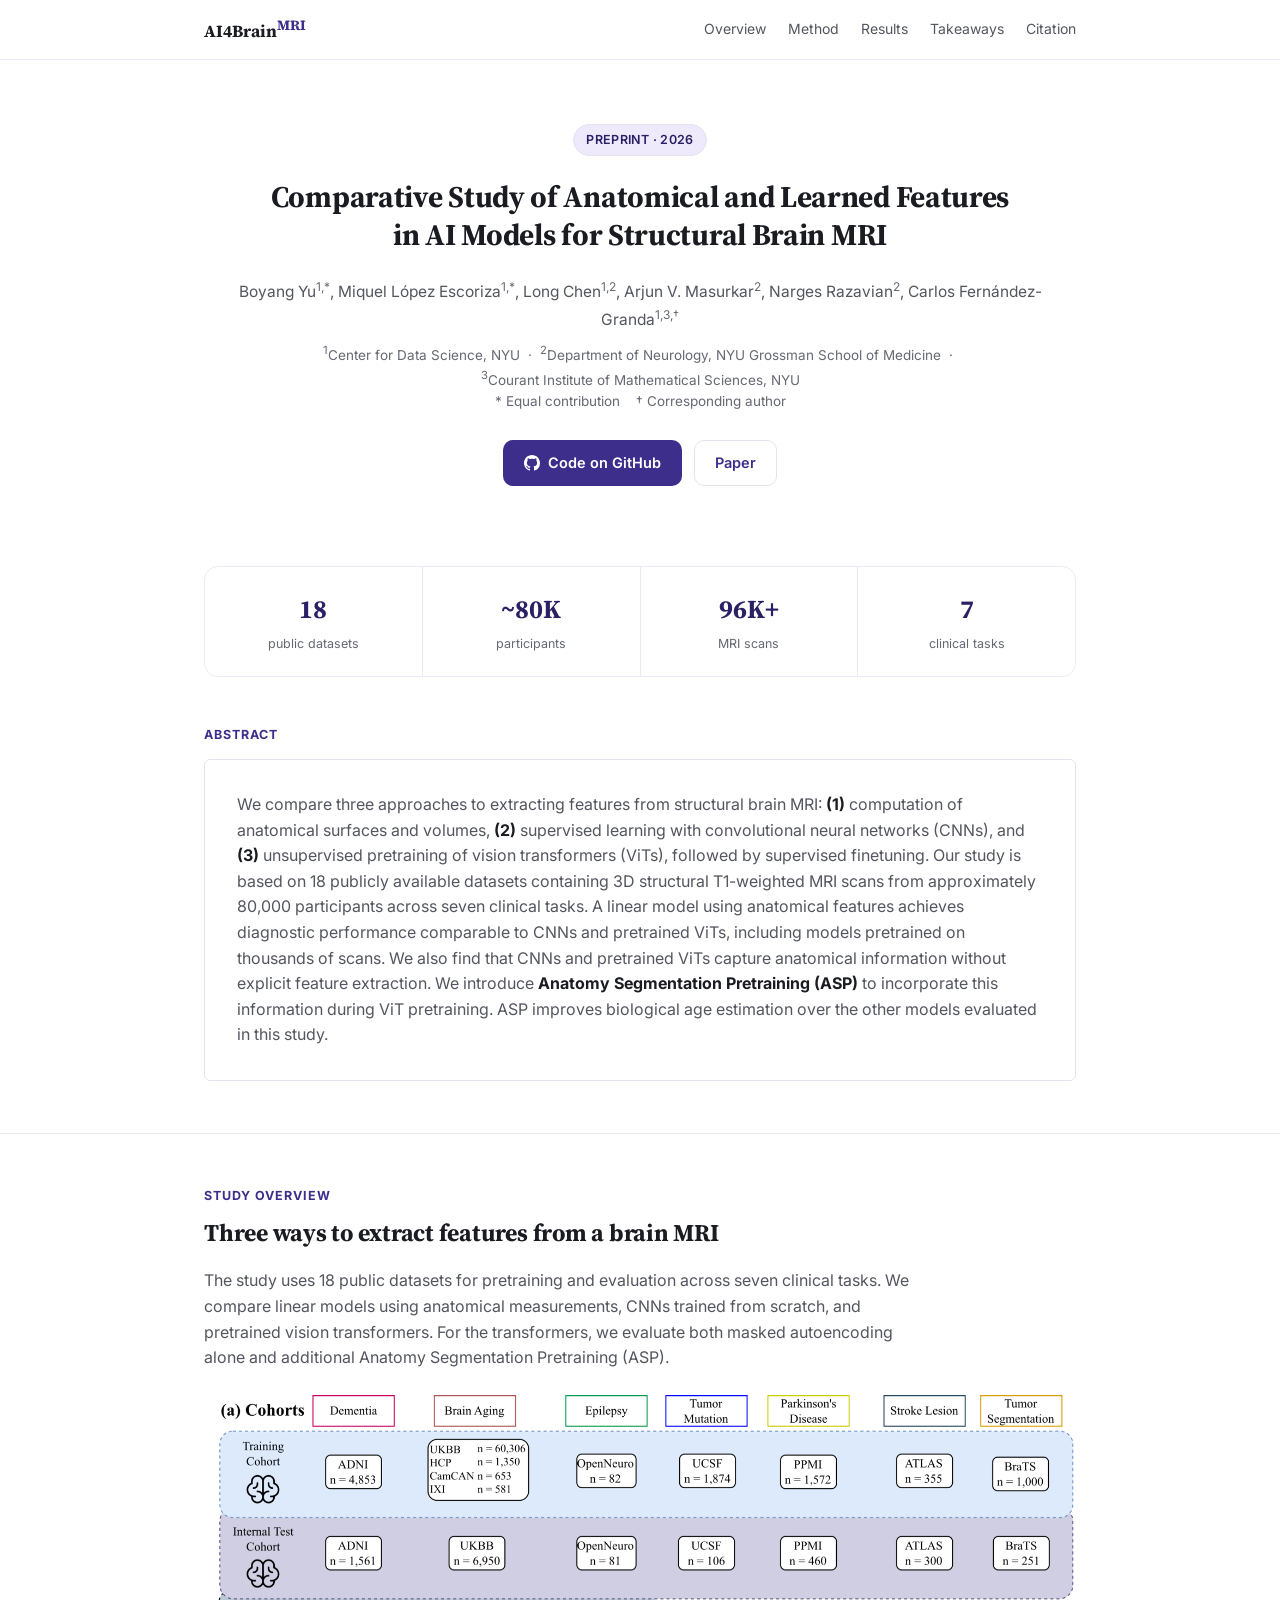
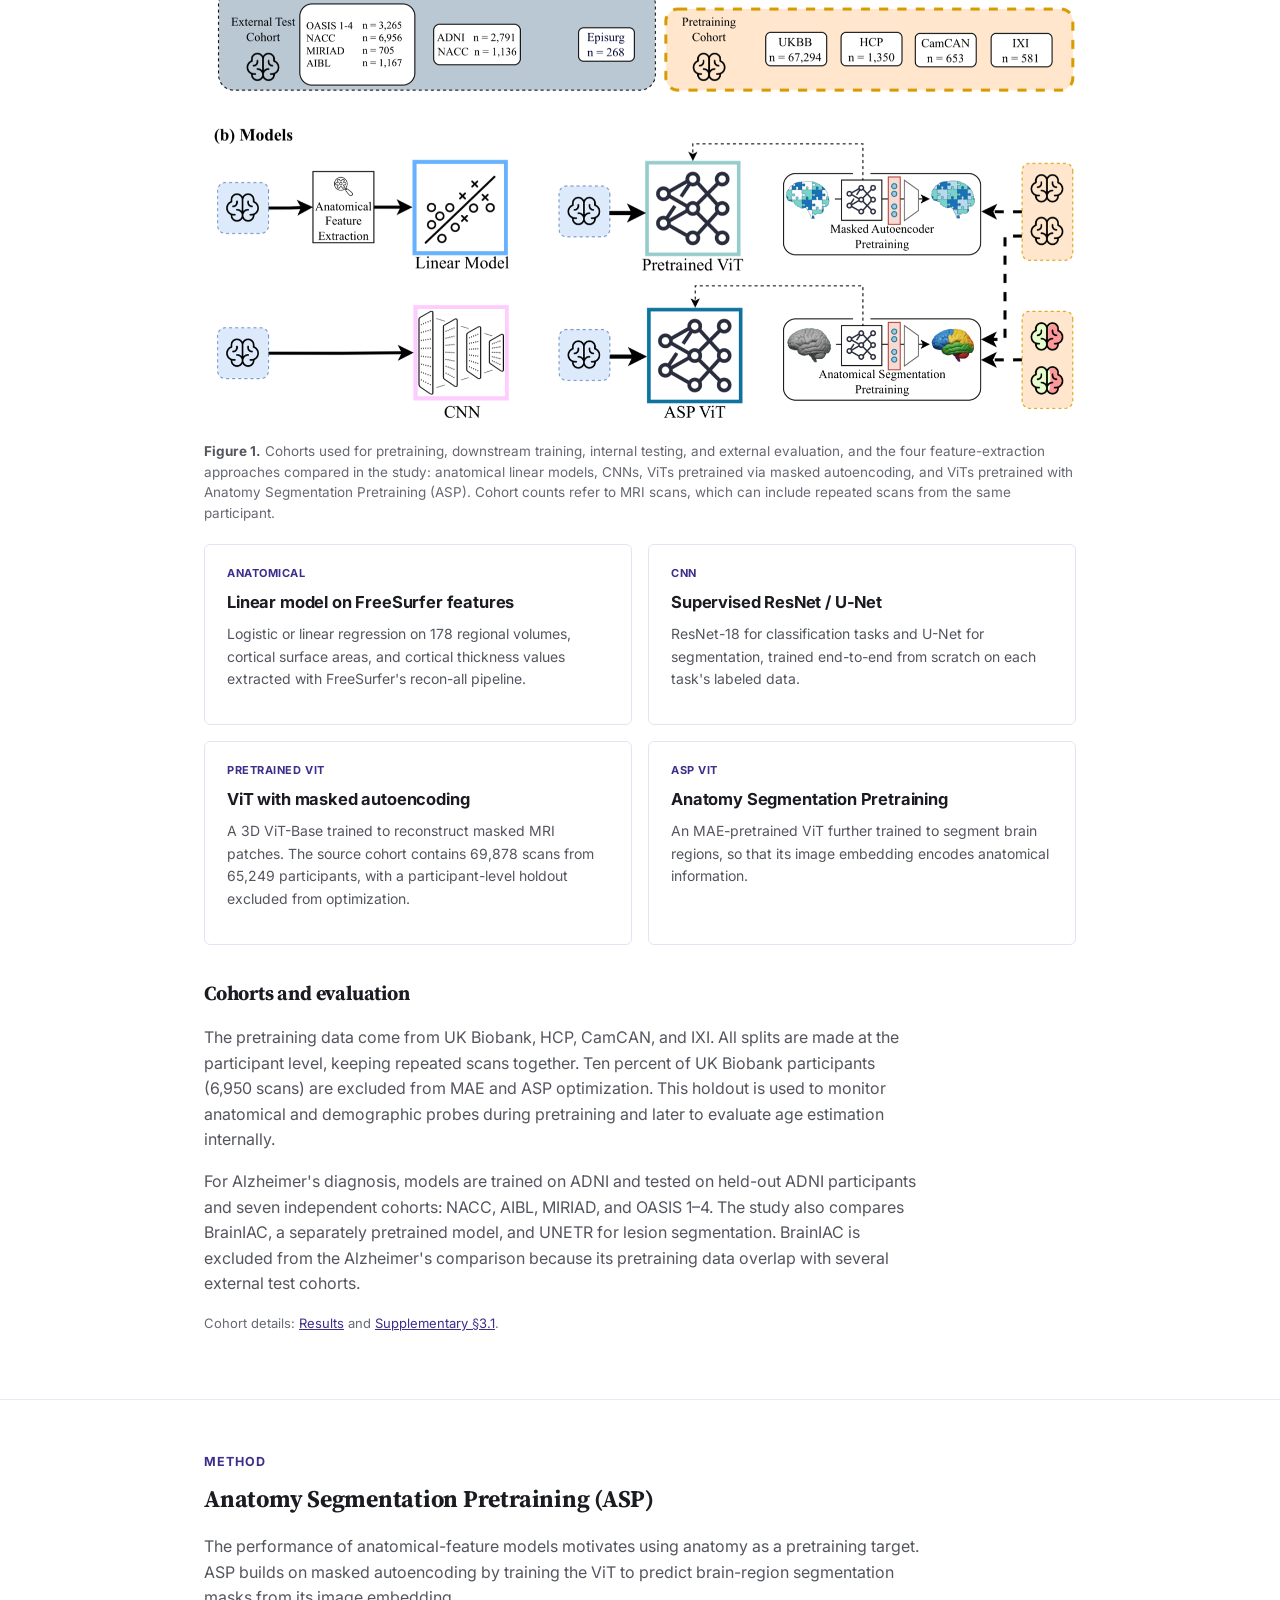
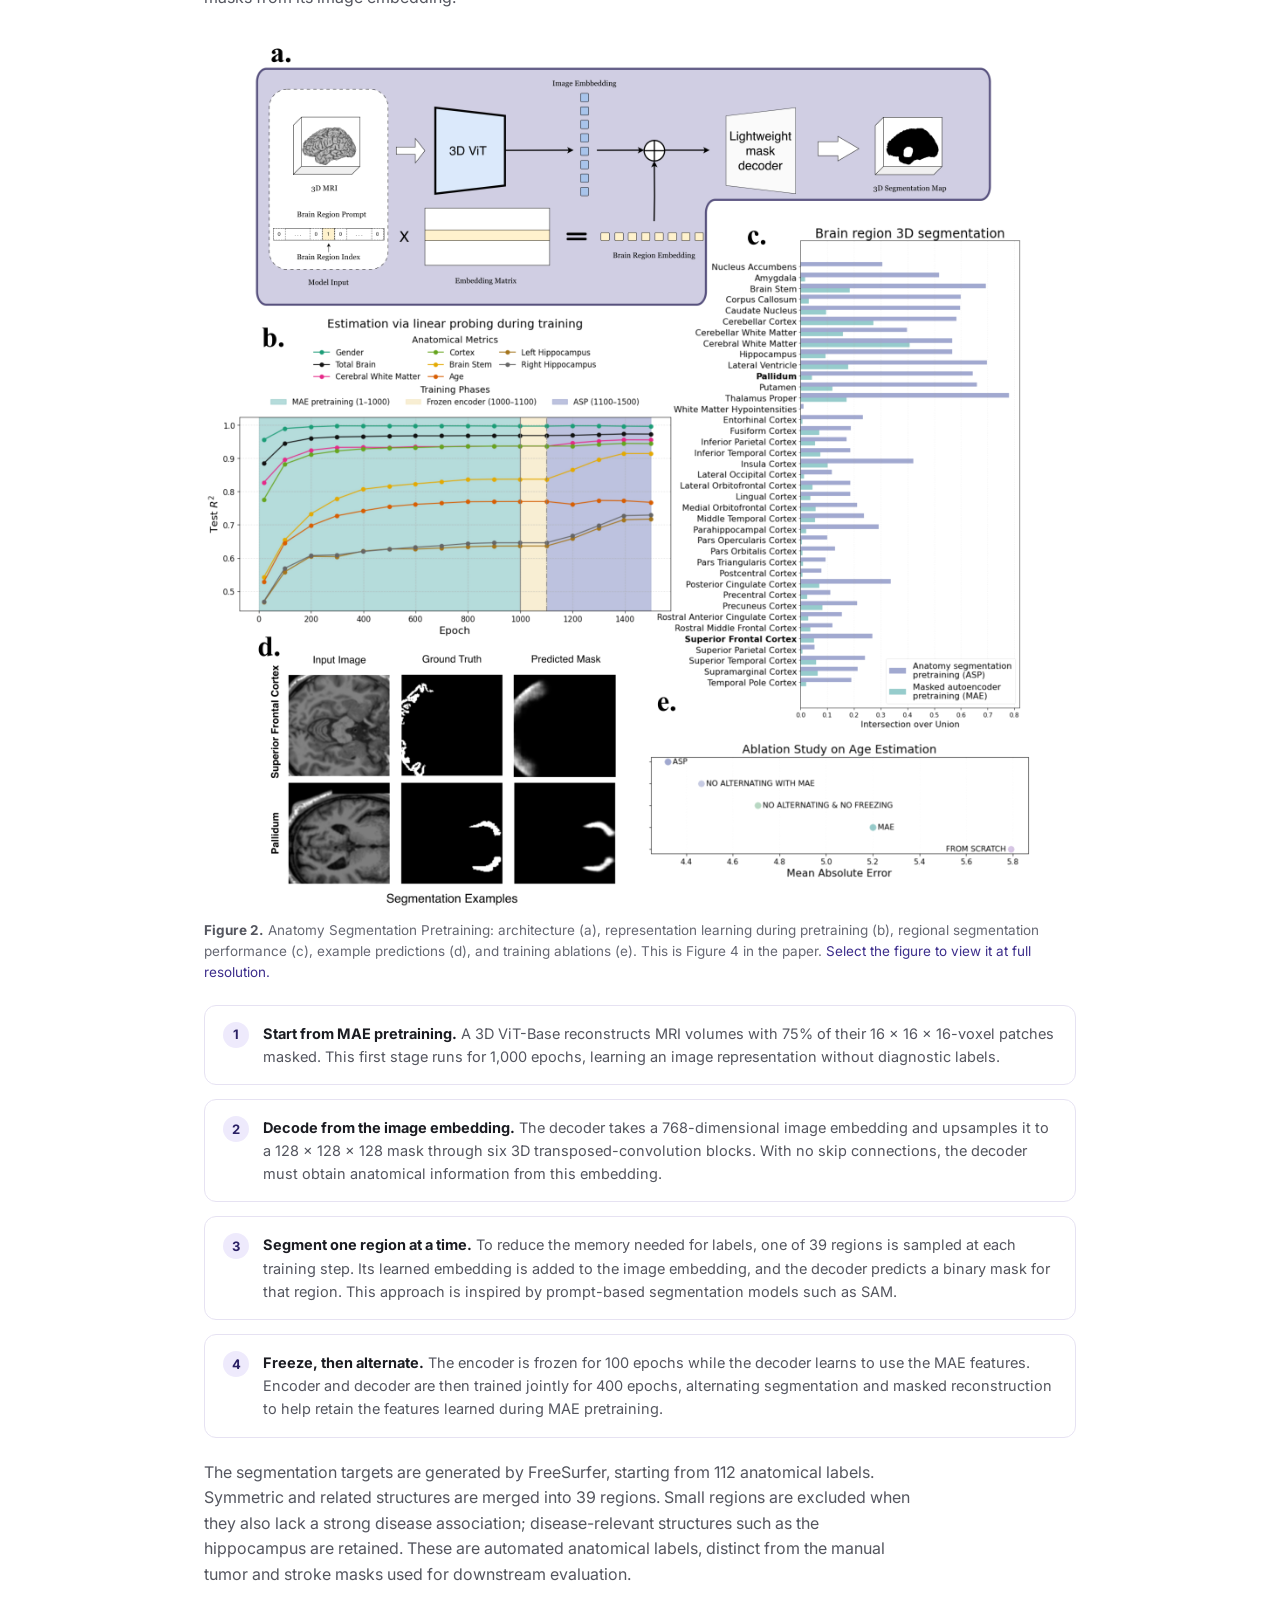
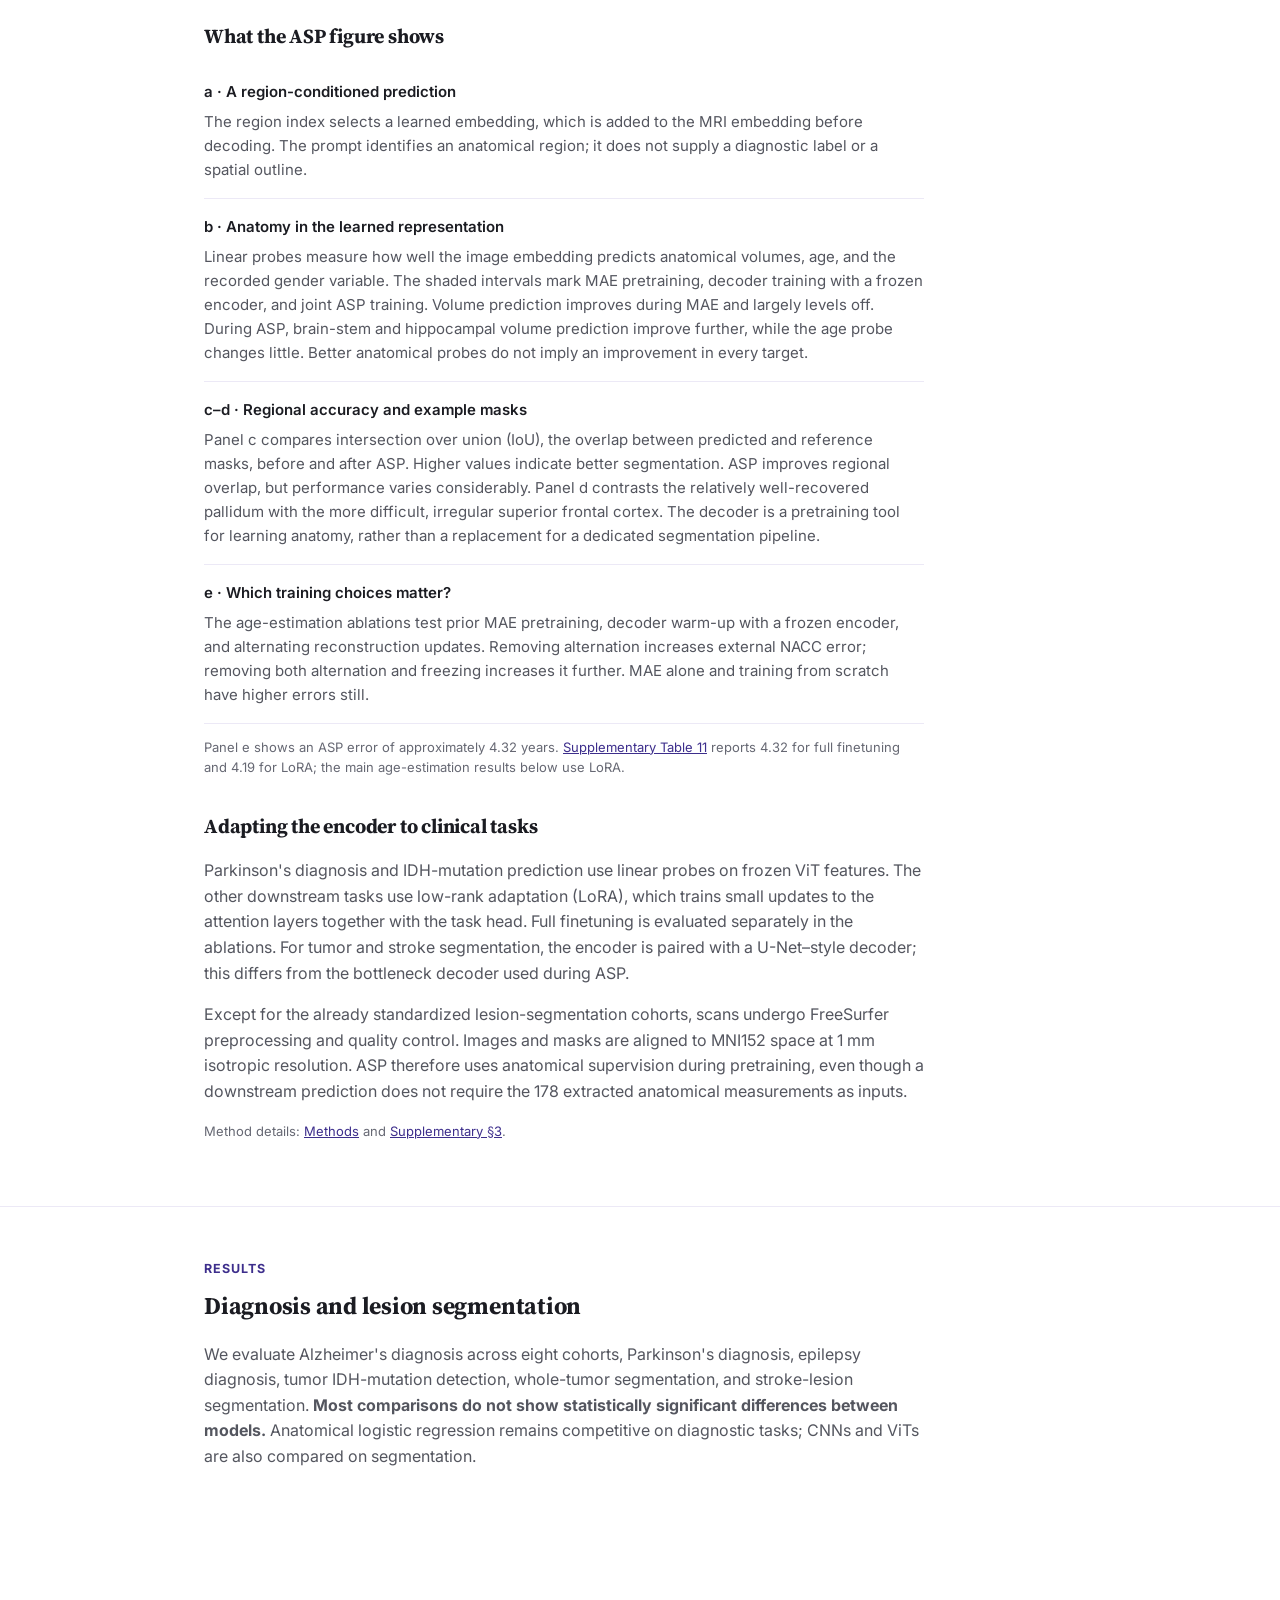
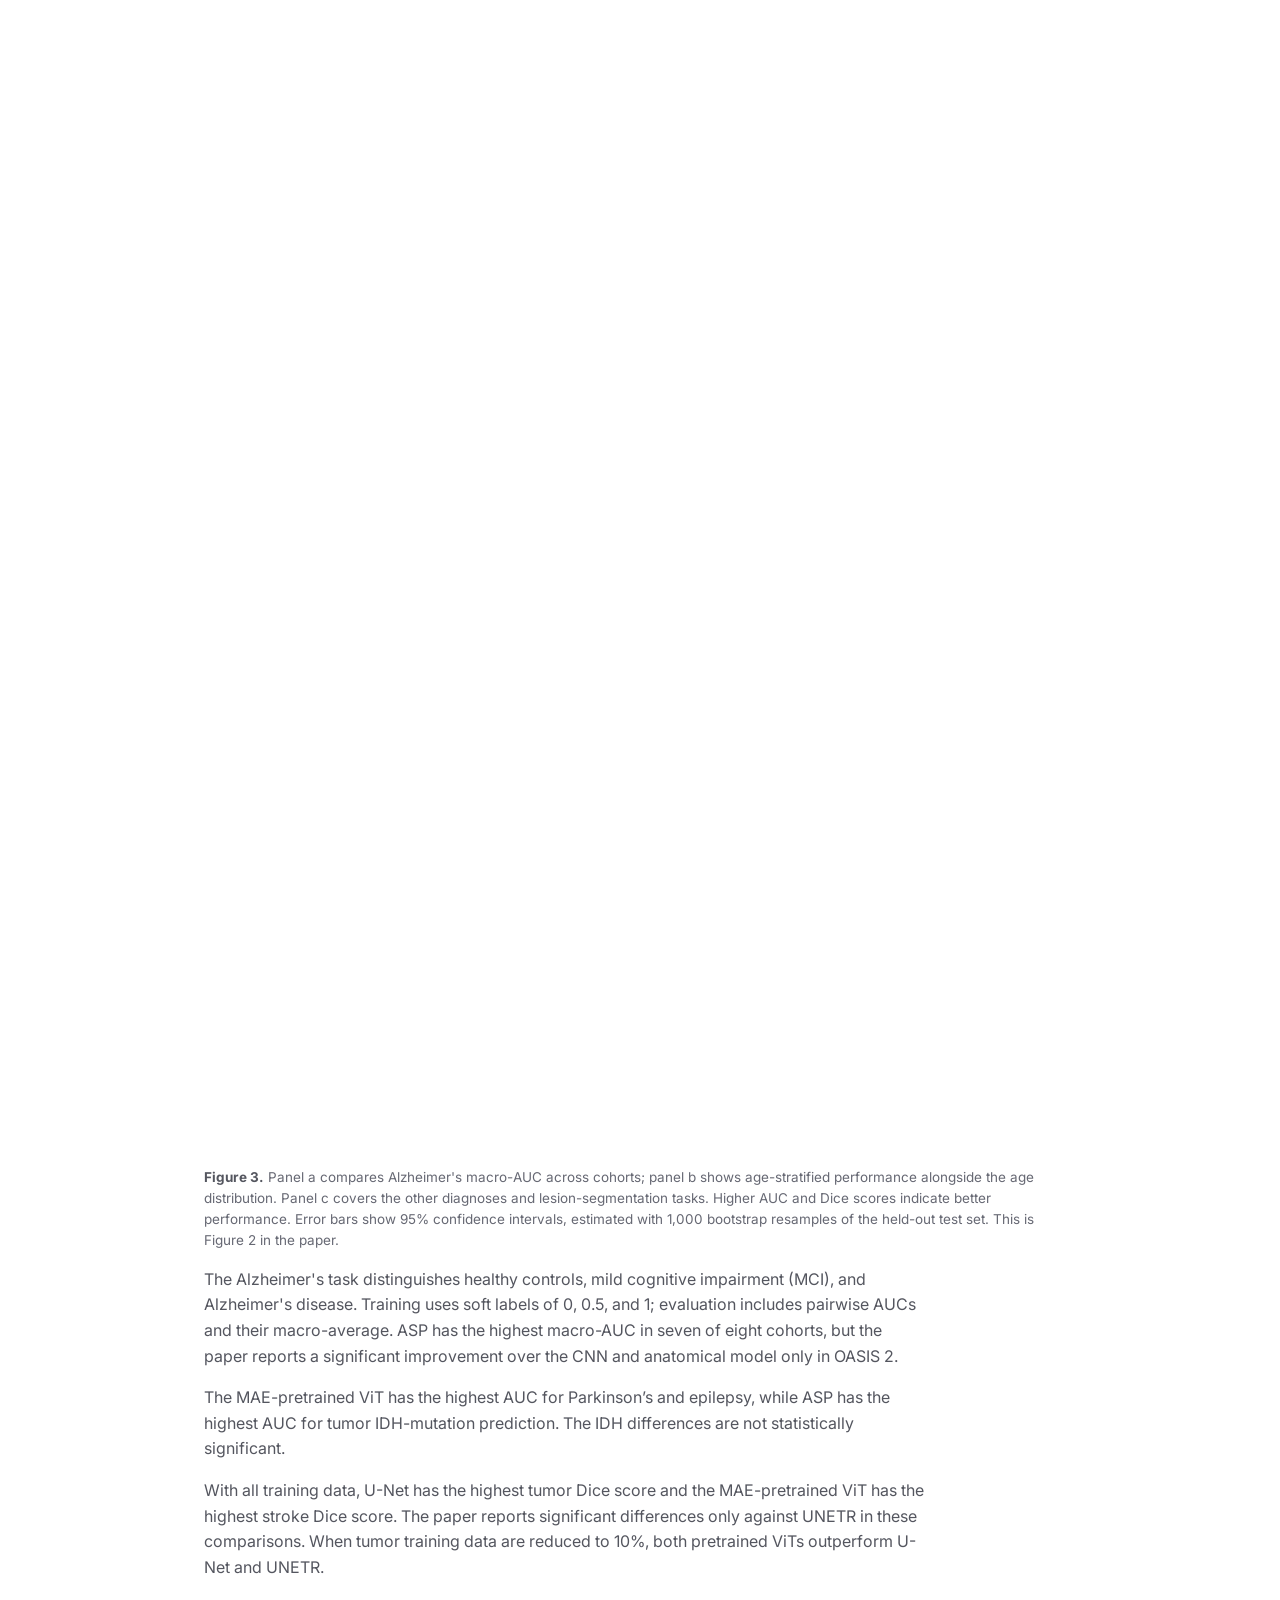
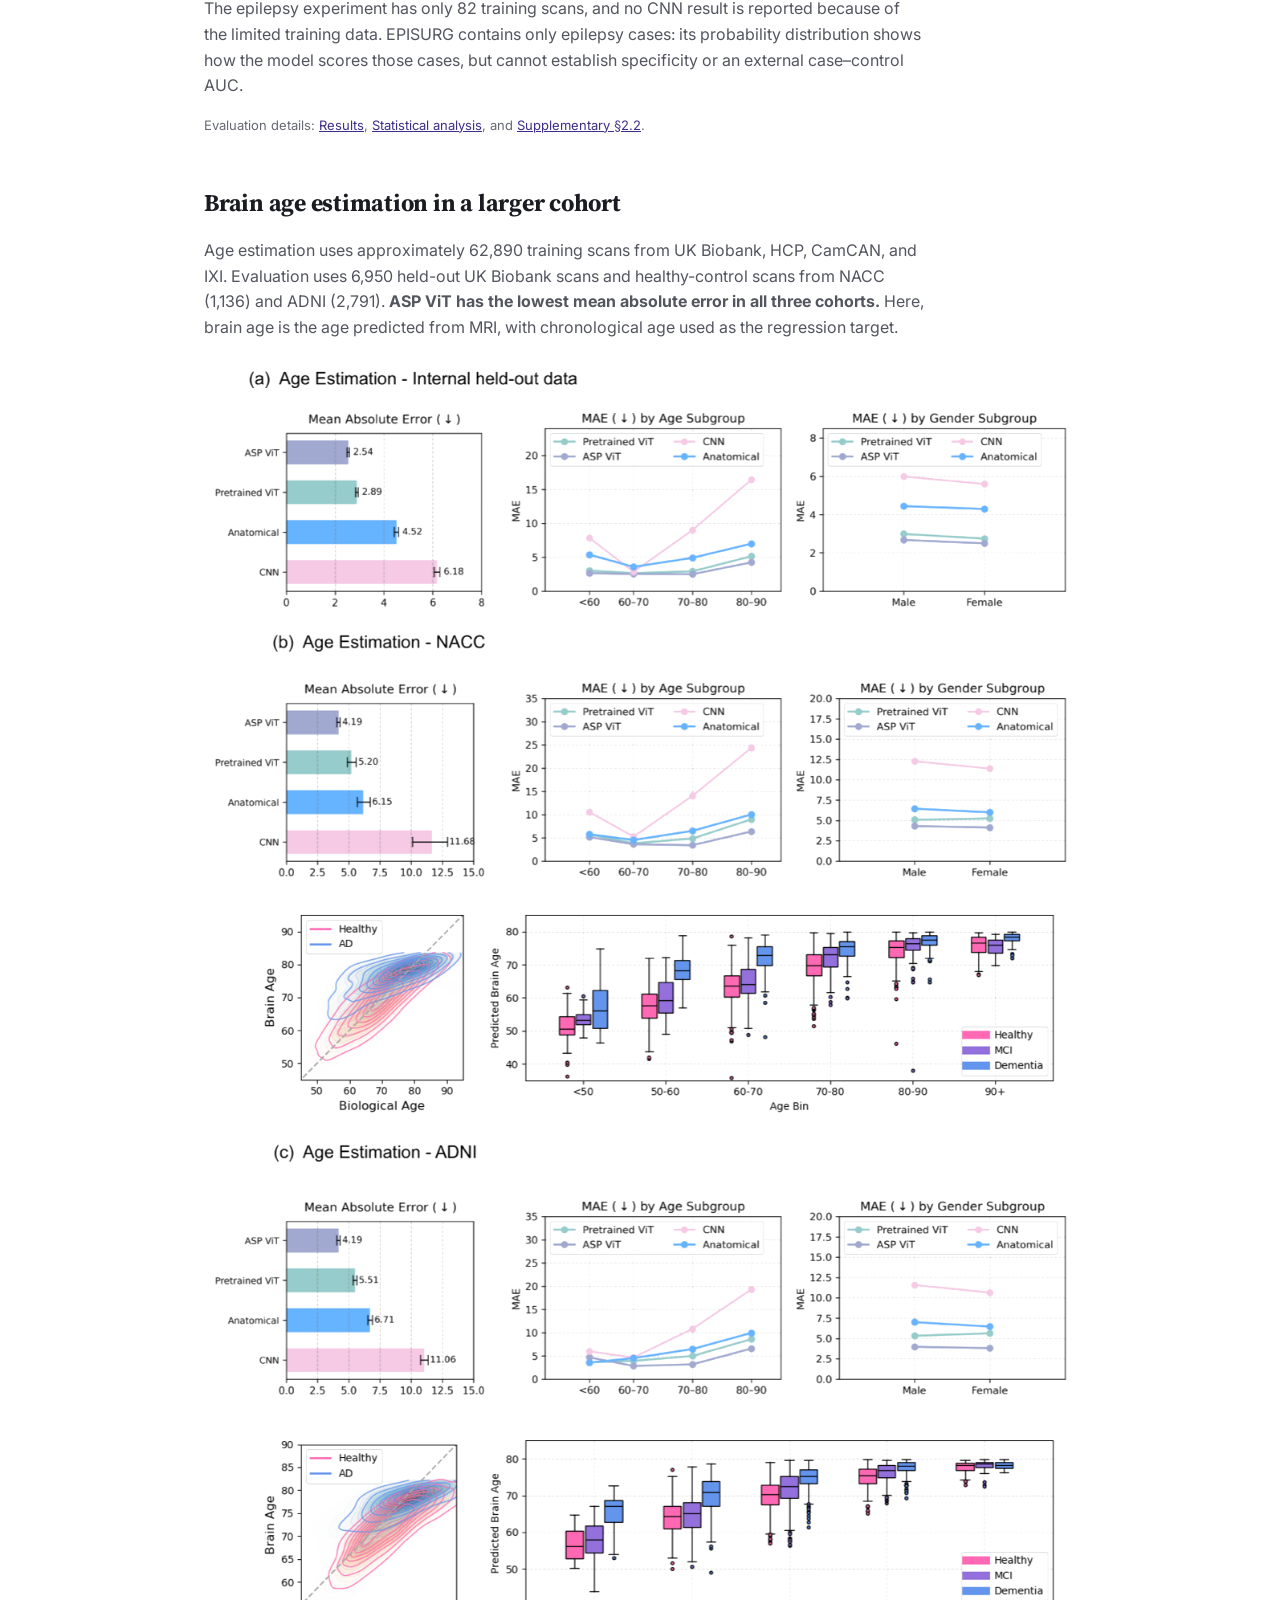
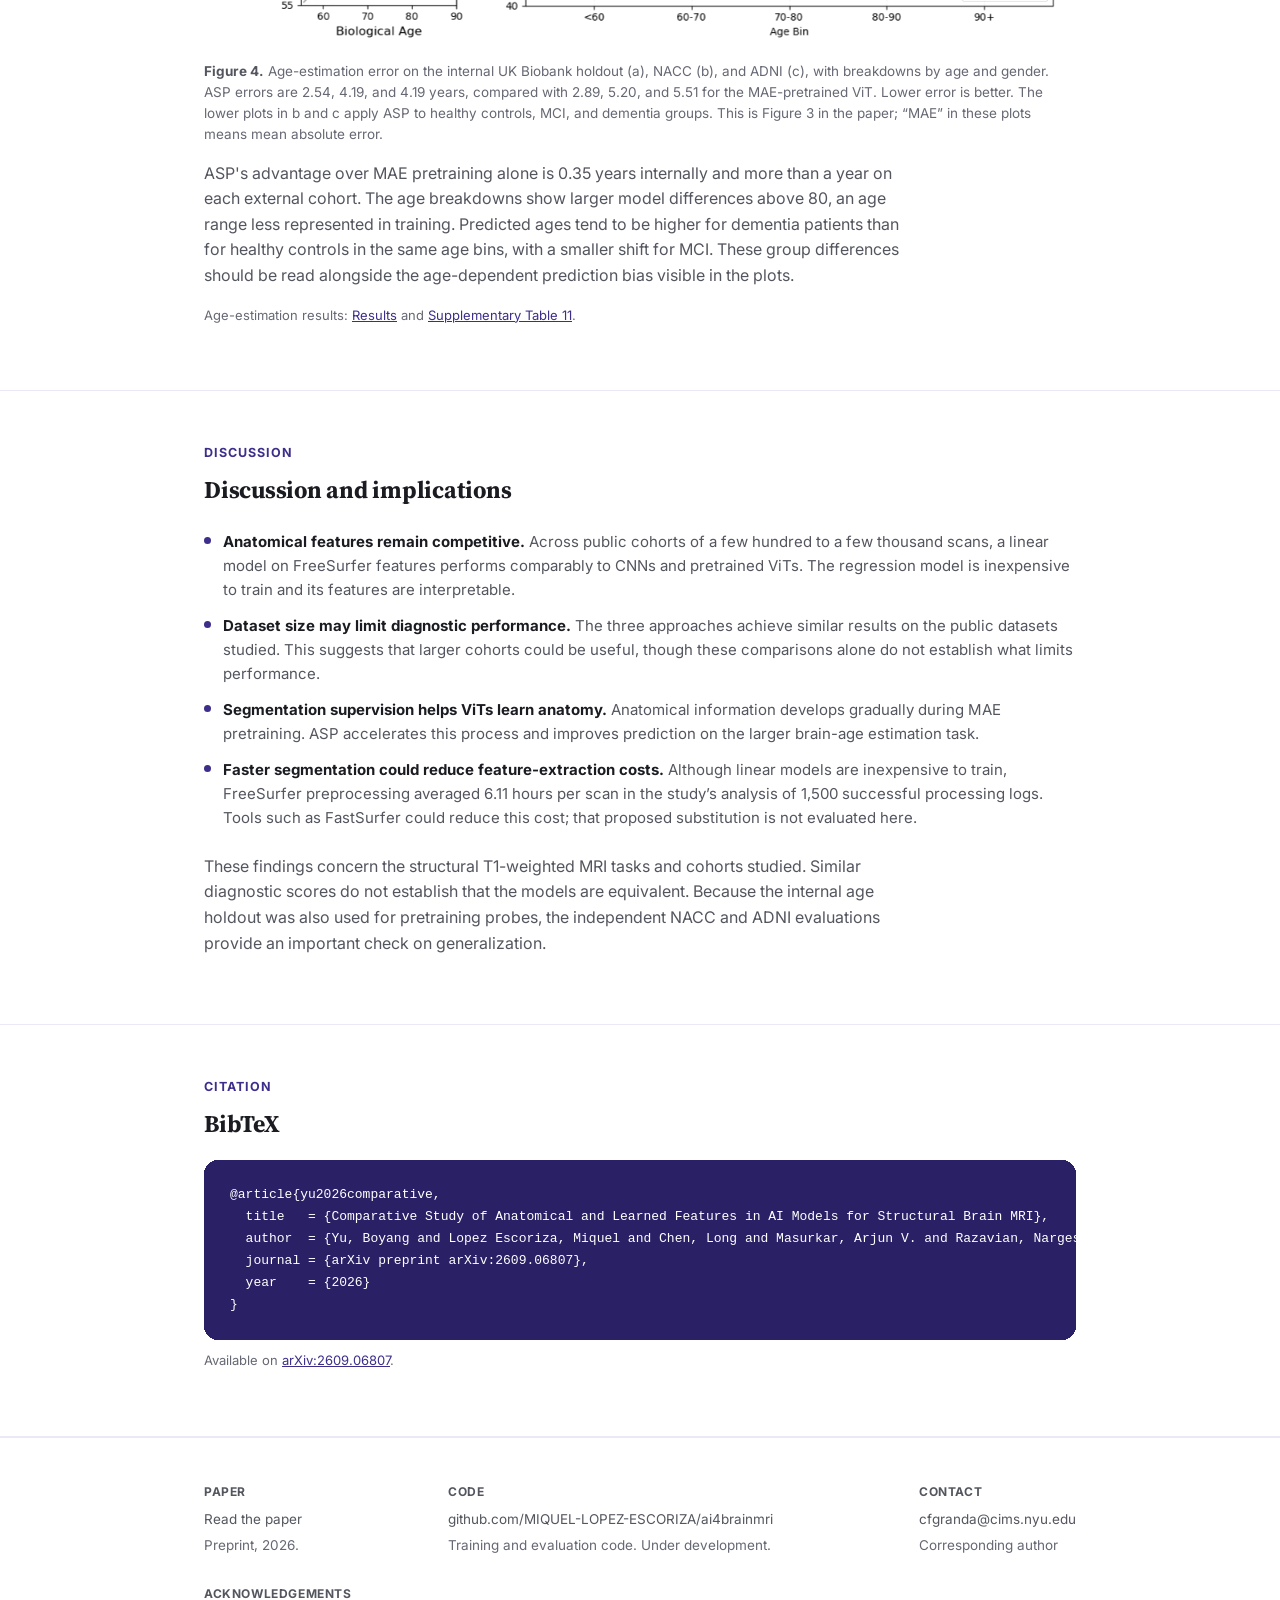
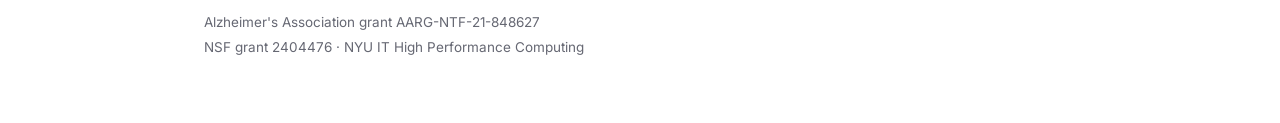
==== commit c0036b2a: "changed figures style" ====
--- a/projects/ai4brainmri/index.html
+++ b/projects/ai4brainmri/index.html
@@ -70,8 +70,10 @@
     <h2 class="section-title">Three ways to extract features from a brain MRI</h2>
     <p class="lede">The study uses 18 public datasets for pretraining and evaluation across seven clinical tasks. We compare linear models using anatomical measurements, CNNs trained from scratch, and pretrained vision transformers. For the transformers, we evaluate both masked autoencoding alone and additional Anatomy Segmentation Pretraining (ASP).</p>
     <figure style="margin-top:24px;">
-      <img src="figures/overview_transparent.png" alt="Overview of cohorts and AI models used in the study" loading="lazy">
-      <figcaption><b>Figure 1.</b> Cohorts used for pretraining, downstream training, internal testing, and external evaluation, and the four feature-extraction approaches compared in the study: anatomical linear models, CNNs, ViTs pretrained via masked autoencoding, and ViTs pretrained with Anatomy Segmentation Pretraining (ASP).</figcaption>
+      <a class="figure-link" href="figures/overview_transparent.png" target="_blank" rel="noopener" aria-label="Open this figure at full resolution">
+        <img src="figures/overview_transparent.png" alt="Overview of cohorts and AI models used in the study" width="1600" height="1163" loading="lazy" decoding="async">
+      </a>
+      <figcaption><b>Figure 1.</b> Cohorts used for pretraining, downstream training, internal testing, and external evaluation, and the four feature-extraction approaches compared in the study: anatomical linear models, CNNs, ViTs pretrained via masked autoencoding, and ViTs pretrained with Anatomy Segmentation Pretraining (ASP). Cohort counts refer to MRI scans, which can include repeated scans from the same participant.</figcaption>
     </figure>
 
     <div class="grid-cards">
@@ -88,7 +90,7 @@
       <div class="card">
         <div class="tag">Pretrained ViT</div>
         <h3>ViT with masked autoencoding</h3>
-        <p>A 3D ViT-Base pretrained via masked autoencoding (MAE) on 69,878 MRI scans, then adapted per task with linear probing, LoRA, or full finetuning.</p>
+        <p>A 3D ViT-Base trained to reconstruct masked MRI patches. The source cohort contains 69,878 scans from 65,249 participants, with a participant-level holdout excluded from optimization.</p>
       </div>
       <div class="card">
         <div class="tag">ASP ViT</div>
@@ -96,6 +98,11 @@
         <p>An MAE-pretrained ViT further trained to segment brain regions, so that its image embedding encodes anatomical information.</p>
       </div>
     </div>
+
+    <h3 class="subsection-title">Cohorts and evaluation</h3>
+    <p class="lede">The pretraining data come from UK Biobank, HCP, CamCAN, and IXI. All splits are made at the participant level, keeping repeated scans together. Ten percent of UK Biobank participants (6,950 scans) are excluded from MAE and ASP optimization. This holdout is used to monitor anatomical and demographic probes during pretraining and later to evaluate age estimation internally.</p>
+    <p class="lede">For Alzheimer's diagnosis, models are trained on ADNI and tested on held-out ADNI participants and seven independent cohorts: NACC, AIBL, MIRIAD, and OASIS 1–4. The study also compares BrainIAC, a separately pretrained model, and UNETR for lesion segmentation. BrainIAC is excluded from the Alzheimer's comparison because its pretraining data overlap with several external test cohorts.</p>
+    <p class="source-note">Cohort details: <a href="https://arxiv.org/html/2609.06807v1#Sx2">Results</a> and <a href="https://arxiv.org/html/2609.06807v1#S3.SS1">Supplementary §3.1</a>.</p>
   </div>
 </section>
 
@@ -105,19 +112,34 @@
     <h2 class="section-title">Anatomy Segmentation Pretraining (ASP)</h2>
     <p class="lede">The performance of anatomical-feature models motivates using anatomy as a pretraining target. ASP builds on masked autoencoding by training the ViT to predict brain-region segmentation masks from its image embedding.</p>
 
-    <figure style="margin-top:24px; max-width:640px; margin-left:auto; margin-right:auto;">
-      <img src="figures/asp-architecture.png" alt="Anatomy Segmentation Pretraining architecture diagram" loading="lazy">
-      <figcaption style="text-align:center;"><b>Figure 2.</b> A brain-region prompt selects one of 39 anatomical regions; its embedding is added to the ViT's image embedding and passed through a lightweight mask decoder without skip connections that predicts a binary segmentation mask for that region.</figcaption>
+    <figure id="figure-asp" class="study-figure">
+      <a class="figure-link" href="figures/seg_mae_transparent.png" target="_blank" rel="noopener" aria-label="Open the ASP architecture, training, and ablation figure at full resolution">
+        <img src="figures/seg_mae_transparent.png" alt="Five-panel ASP figure: region-prompt architecture, anatomical probes across three training phases, regional segmentation IoU, example masks, and age-estimation ablations" width="7992" height="8000" loading="lazy" decoding="async">
+      </a>
+      <figcaption><b>Figure 2.</b> Anatomy Segmentation Pretraining: architecture (a), representation learning during pretraining (b), regional segmentation performance (c), example predictions (d), and training ablations (e). This is Figure 4 in the paper. <span class="figure-hint">Select the figure to view it at full resolution.</span></figcaption>
     </figure>
 
     <div class="steps">
-      <div class="step"><div class="n">1</div><p><b>Start from MAE pretraining.</b> A 3D ViT-Base is first pretrained with masked autoencoding on the full pretraining cohort. Linear probing shows that the embedding becomes more predictive of brain volumes and demographics during pretraining, before those gains level off.</p></div>
-      <div class="step"><div class="n">2</div><p><b>Decode from the image embedding.</b> The mask decoder has no skip connections from the encoder. It therefore relies on the global ViT embedding for anatomical information, without access to local encoder features as in a U-Net.</p></div>
+      <div class="step"><div class="n">1</div><p><b>Start from MAE pretraining.</b> A 3D ViT-Base reconstructs MRI volumes with 75% of their 16 × 16 × 16-voxel patches masked. This first stage runs for 1,000 epochs, learning an image representation without diagnostic labels.</p></div>
+      <div class="step"><div class="n">2</div><p><b>Decode from the image embedding.</b> The decoder takes a 768-dimensional image embedding and upsamples it to a 128 × 128 × 128 mask through six 3D transposed-convolution blocks. With no skip connections, the decoder must obtain anatomical information from this embedding.</p></div>
       <div class="step"><div class="n">3</div><p><b>Segment one region at a time.</b> To reduce the memory needed for labels, one of 39 regions is sampled at each training step. Its learned embedding is added to the image embedding, and the decoder predicts a binary mask for that region. This approach is inspired by prompt-based segmentation models such as SAM.</p></div>
-      <div class="step"><div class="n">4</div><p><b>Freeze, then alternate.</b> The encoder is first frozen while the decoder learns to read out existing MAE features. Training then alternates between segmentation and MAE epochs, to help retain the visual features learned during initial pretraining.</p></div>
-    </div>
-
-    <p class="lede" style="margin-top:22px;">The 39 regions were selected from an initial FreeSurfer parcellation of 112 regions by keeping disease-relevant structures and merging symmetric or anatomically related regions, discarding only those contributing under 1% of total brain volume.</p>
+      <div class="step"><div class="n">4</div><p><b>Freeze, then alternate.</b> The encoder is frozen for 100 epochs while the decoder learns to use the MAE features. Encoder and decoder are then trained jointly for 400 epochs, alternating segmentation and masked reconstruction to help retain the features learned during MAE pretraining.</p></div>
+    </div>
+
+    <p class="lede" style="margin-top:22px;">The segmentation targets are generated by FreeSurfer, starting from 112 anatomical labels. Symmetric and related structures are merged into 39 regions. Small regions are excluded when they also lack a strong disease association; disease-relevant structures such as the hippocampus are retained. These are automated anatomical labels, distinct from the manual tumor and stroke masks used for downstream evaluation.</p>
+    <h3 class="subsection-title">What the ASP figure shows</h3>
+    <dl class="panel-guide">
+      <div><dt>a · A region-conditioned prediction</dt><dd>The region index selects a learned embedding, which is added to the MRI embedding before decoding. The prompt identifies an anatomical region; it does not supply a diagnostic label or a spatial outline.</dd></div>
+      <div><dt>b · Anatomy in the learned representation</dt><dd>Linear probes measure how well the image embedding predicts anatomical volumes, age, and the recorded gender variable. The shaded intervals mark MAE pretraining, decoder training with a frozen encoder, and joint ASP training. Volume prediction improves during MAE and largely levels off. During ASP, brain-stem and hippocampal volume prediction improve further, while the age probe changes little. Better anatomical probes do not imply an improvement in every target.</dd></div>
+      <div><dt>c–d · Regional accuracy and example masks</dt><dd>Panel c compares intersection over union (IoU), the overlap between predicted and reference masks, before and after ASP. Higher values indicate better segmentation. ASP improves regional overlap, but performance varies considerably. Panel d contrasts the relatively well-recovered pallidum with the more difficult, irregular superior frontal cortex. The decoder is a pretraining tool for learning anatomy, rather than a replacement for a dedicated segmentation pipeline.</dd></div>
+      <div><dt>e · Which training choices matter?</dt><dd>The age-estimation ablations test prior MAE pretraining, decoder warm-up with a frozen encoder, and alternating reconstruction updates. Removing alternation increases external NACC error; removing both alternation and freezing increases it further. MAE alone and training from scratch have higher errors still.</dd></div>
+    </dl>
+    <p class="source-note">Panel e shows an ASP error of approximately 4.32 years. <a href="https://arxiv.org/html/2609.06807v1#S3.T11">Supplementary Table 11</a> reports 4.32 for full finetuning and 4.19 for LoRA; the main age-estimation results below use LoRA.</p>
+
+    <h3 class="subsection-title">Adapting the encoder to clinical tasks</h3>
+    <p class="lede">Parkinson's diagnosis and IDH-mutation prediction use linear probes on frozen ViT features. The other downstream tasks use low-rank adaptation (LoRA), which trains small updates to the attention layers together with the task head. Full finetuning is evaluated separately in the ablations. For tumor and stroke segmentation, the encoder is paired with a U-Net–style decoder; this differs from the bottleneck decoder used during ASP.</p>
+    <p class="lede">Except for the already standardized lesion-segmentation cohorts, scans undergo FreeSurfer preprocessing and quality control. Images and masks are aligned to MNI152 space at 1 mm isotropic resolution. ASP therefore uses anatomical supervision during pretraining, even though a downstream prediction does not require the 178 extracted anatomical measurements as inputs.</p>
+    <p class="source-note">Method details: <a href="https://arxiv.org/html/2609.06807v1#Sx3">Methods</a> and <a href="https://arxiv.org/html/2609.06807v1#S3">Supplementary §3</a>.</p>
   </div>
 </section>
 
@@ -127,16 +149,28 @@
     <h2 class="section-title">Diagnosis and lesion segmentation</h2>
     <p class="lede">We evaluate Alzheimer's diagnosis across eight cohorts, Parkinson's diagnosis, epilepsy diagnosis, tumor IDH-mutation detection, whole-tumor segmentation, and stroke-lesion segmentation. <b>Most comparisons do not show statistically significant differences between models.</b> Anatomical logistic regression remains competitive on diagnostic tasks; CNNs and ViTs are also compared on segmentation.</p>
     <figure style="margin-top:24px;">
-      <img src="figures/results-diagnostics.png" alt="Diagnostic and segmentation results across seven clinical tasks" loading="lazy">
-      <figcaption><b>Figure 3.</b> Performance comparison across diagnostic and segmentation tasks. ASP ViT reaches the highest macro-AUC in most Alzheimer's cohorts and the highest AUC for tumor IDH mutation, but differences from the CNN and anatomical baseline are rarely statistically significant. CNNs could not be trained for epilepsy due to limited data.</figcaption>
-    </figure>
+      <a class="figure-link" href="figures/results-diagnostics_transparent.png" target="_blank" rel="noopener" aria-label="Open this figure at full resolution">
+        <img src="figures/results-diagnostics_transparent.png" alt="Alzheimer’s macro-AUC across eight cohorts and age groups, other diagnostic AUCs, epilepsy probabilities, and tumor and stroke segmentation Dice scores" width="1106" height="1600" loading="lazy" decoding="async">
+      </a>
+      <figcaption><b>Figure 3.</b> Panel a compares Alzheimer's macro-AUC across cohorts; panel b shows age-stratified performance alongside the age distribution. Panel c covers the other diagnoses and lesion-segmentation tasks. Higher AUC and Dice scores indicate better performance. Error bars show 95% confidence intervals, estimated with 1,000 bootstrap resamples of the held-out test set. This is Figure 2 in the paper.</figcaption>
+    </figure>
+
+    <p class="lede">The Alzheimer's task distinguishes healthy controls, mild cognitive impairment (MCI), and Alzheimer's disease. Training uses soft labels of 0, 0.5, and 1; evaluation includes pairwise AUCs and their macro-average. ASP has the highest macro-AUC in seven of eight cohorts, but the paper reports a significant improvement over the CNN and anatomical model only in OASIS 2.</p>
+    <p class="lede">The MAE-pretrained ViT has the highest AUC for Parkinson’s and epilepsy, while ASP has the highest AUC for tumor IDH-mutation prediction. The IDH differences are not statistically significant.</p>
+    <p class="lede">With all training data, U-Net has the highest tumor Dice score and the MAE-pretrained ViT has the highest stroke Dice score. The paper reports significant differences only against UNETR in these comparisons. When tumor training data are reduced to 10%, both pretrained ViTs outperform U-Net and UNETR.</p>
+    <p class="lede">The epilepsy experiment has only 82 training scans, and no CNN result is reported because of the limited training data. EPISURG contains only epilepsy cases: its probability distribution shows how the model scores those cases, but cannot establish specificity or an external case–control AUC.</p>
+    <p class="source-note">Evaluation details: <a href="https://arxiv.org/html/2609.06807v1#Sx2">Results</a>, <a href="https://arxiv.org/html/2609.06807v1#Sx3.SSx7">Statistical analysis</a>, and <a href="https://arxiv.org/html/2609.06807v1#S2.SS2">Supplementary §2.2</a>.</p>
 
     <h2 class="section-title" style="margin-top:48px;">Brain age estimation in a larger cohort</h2>
-    <p class="lede">For biological age estimation, the cohort is substantially larger (n≈62,890). Here, <b>ASP ViT has the lowest prediction error among the models evaluated</b>, both internally and on two independent external cohorts.</p>
+    <p class="lede">Age estimation uses approximately 62,890 training scans from UK Biobank, HCP, CamCAN, and IXI. Evaluation uses 6,950 held-out UK Biobank scans and healthy-control scans from NACC (1,136) and ADNI (2,791). <b>ASP ViT has the lowest mean absolute error in all three cohorts.</b> Here, brain age is the age predicted from MRI, with chronological age used as the regression target.</p>
     <figure style="margin-top:24px;">
-      <img src="figures/results-age.png" alt="Brain age estimation results across internal and external cohorts" loading="lazy">
-      <figcaption><b>Figure 4.</b> ASP ViT reaches a mean absolute error of 2.54 years internally and 4.19 years on each external cohort (NACC and ADNI), lower than the MAE-pretrained ViT, anatomical model, and CNN. Predicted brain age is consistently elevated in patients with dementia and, to a lesser extent, mild cognitive impairment, relative to their chronological age.</figcaption>
-    </figure>
+      <a class="figure-link" href="figures/results-age_transparent.png" target="_blank" rel="noopener" aria-label="Open this figure at full resolution">
+        <img src="figures/results-age_transparent.png" alt="Brain age estimation results across internal and external cohorts" width="1086" height="1600" loading="lazy" decoding="async">
+      </a>
+      <figcaption><b>Figure 4.</b> Age-estimation error on the internal UK Biobank holdout (a), NACC (b), and ADNI (c), with breakdowns by age and gender. ASP errors are 2.54, 4.19, and 4.19 years, compared with 2.89, 5.20, and 5.51 for the MAE-pretrained ViT. Lower error is better. The lower plots in b and c apply ASP to healthy controls, MCI, and dementia groups. This is Figure 3 in the paper; “MAE” in these plots means mean absolute error.</figcaption>
+    </figure>
+    <p class="lede">ASP's advantage over MAE pretraining alone is 0.35 years internally and more than a year on each external cohort. The age breakdowns show larger model differences above 80, an age range less represented in training. Predicted ages tend to be higher for dementia patients than for healthy controls in the same age bins, with a smaller shift for MCI. These group differences should be read alongside the age-dependent prediction bias visible in the plots.</p>
+    <p class="source-note">Age-estimation results: <a href="https://arxiv.org/html/2609.06807v1#Sx2">Results</a> and <a href="https://arxiv.org/html/2609.06807v1#S3.T11">Supplementary Table 11</a>.</p>
   </div>
 </section>
 
@@ -148,8 +182,9 @@
       <div class="takeaway"><div class="dot"></div><p><b>Anatomical features remain competitive.</b> Across public cohorts of a few hundred to a few thousand scans, a linear model on FreeSurfer features performs comparably to CNNs and pretrained ViTs. The regression model is inexpensive to train and its features are interpretable.</p></div>
       <div class="takeaway"><div class="dot"></div><p><b>Dataset size may limit diagnostic performance.</b> The three approaches achieve similar results on the public datasets studied. This suggests that larger cohorts could be useful, though these comparisons alone do not establish what limits performance.</p></div>
       <div class="takeaway"><div class="dot"></div><p><b>Segmentation supervision helps ViTs learn anatomy.</b> Anatomical information develops gradually during MAE pretraining. ASP accelerates this process and improves prediction on the larger brain-age estimation task.</p></div>
-      <div class="takeaway"><div class="dot"></div><p><b>Faster segmentation could reduce feature-extraction costs.</b> Although linear models are inexpensive to train, extracting anatomical features can be costly. Tools such as FastSurfer could reduce this cost and make anatomical baselines easier to apply to larger cohorts.</p></div>
-    </div>
+      <div class="takeaway"><div class="dot"></div><p><b>Faster segmentation could reduce feature-extraction costs.</b> Although linear models are inexpensive to train, FreeSurfer preprocessing averaged 6.11 hours per scan in the study’s analysis of 1,500 successful processing logs. Tools such as FastSurfer could reduce this cost; that proposed substitution is not evaluated here.</p></div>
+    </div>
+    <p class="lede" style="margin-top:24px;">These findings concern the structural T1-weighted MRI tasks and cohorts studied. Similar diagnostic scores do not establish that the models are equivalent. Because the internal age holdout was also used for pretraining probes, the independent NACC and ADNI evaluations provide an important check on generalization.</p>
   </div>
 </section>
 
--- a/projects/ai4brainmri/styles.css
+++ b/projects/ai4brainmri/styles.css
@@ -59,6 +59,8 @@
 .eyebrow{font-size:12.5px; font-weight:700; letter-spacing:0.08em; text-transform:uppercase; color:var(--accent);}
 .section-title{font-size:24px; margin-top:8px; margin-bottom:16px;}
 .lede{color:var(--text-soft); font-size:16px; max-width:720px;}
+.subsection-title{font-size:20px; margin-top:32px; margin-bottom:12px;}
+.source-note{font-size:13px; color:var(--text-faint); max-width:720px; line-height:1.6;}
 
 .abstract-card{background:var(--card); border:1px solid var(--border); border-radius:6px; padding:32px; font-size:16px; color:var(--text-soft);}
 .abstract-card b{color:var(--text);}
@@ -66,6 +68,10 @@
 figure{margin:0;}
 /* Keep the original scientific figures on a matching white surface. */
 figure img{width:100%; height:auto; display:block; background:#fff;}
+.study-figure{margin-top:24px;}
+.figure-link{display:block; background:#fff; cursor:zoom-in;}
+.figure-link:focus-visible{outline:2px solid var(--accent); outline-offset:5px;}
+.figure-hint{color:var(--accent);}
 figcaption{font-size:13.5px; color:var(--text-faint); margin-top:12px; line-height:1.55;}
 figcaption b{color:var(--text-soft);}
 
@@ -84,6 +90,10 @@
 .step .n{flex-shrink:0; width:26px; height:26px; border-radius:50%; background:var(--accent-soft); color:var(--accent-strong); font-size:13px; font-weight:700; display:flex; align-items:center; justify-content:center;}
 .step p{font-size:14.5px; color:var(--text-soft); margin:0;}
 .step p b{color:var(--text);}
+.panel-guide{max-width:720px; margin:0;}
+.panel-guide > div{padding:16px 0; border-bottom:1px solid var(--border-soft);}
+.panel-guide dt{font-size:15px; font-weight:600; color:var(--text);}
+.panel-guide dd{margin:6px 0 0; font-size:15px; color:var(--text-soft);}
 
 /* ---------- Takeaways ---------- */
 .takeaways{margin-top:20px; display:grid; gap:12px;}
@@ -103,3 +113,4 @@
 footer a:hover{color:var(--accent);}
 .foot-col b{display:block; color:var(--text-soft); font-size:12px; text-transform:uppercase; letter-spacing:0.05em; margin-bottom:8px;}
 .foot-col div{margin-bottom:4px;}
+.foot-col{min-width:0; overflow-wrap:anywhere;}
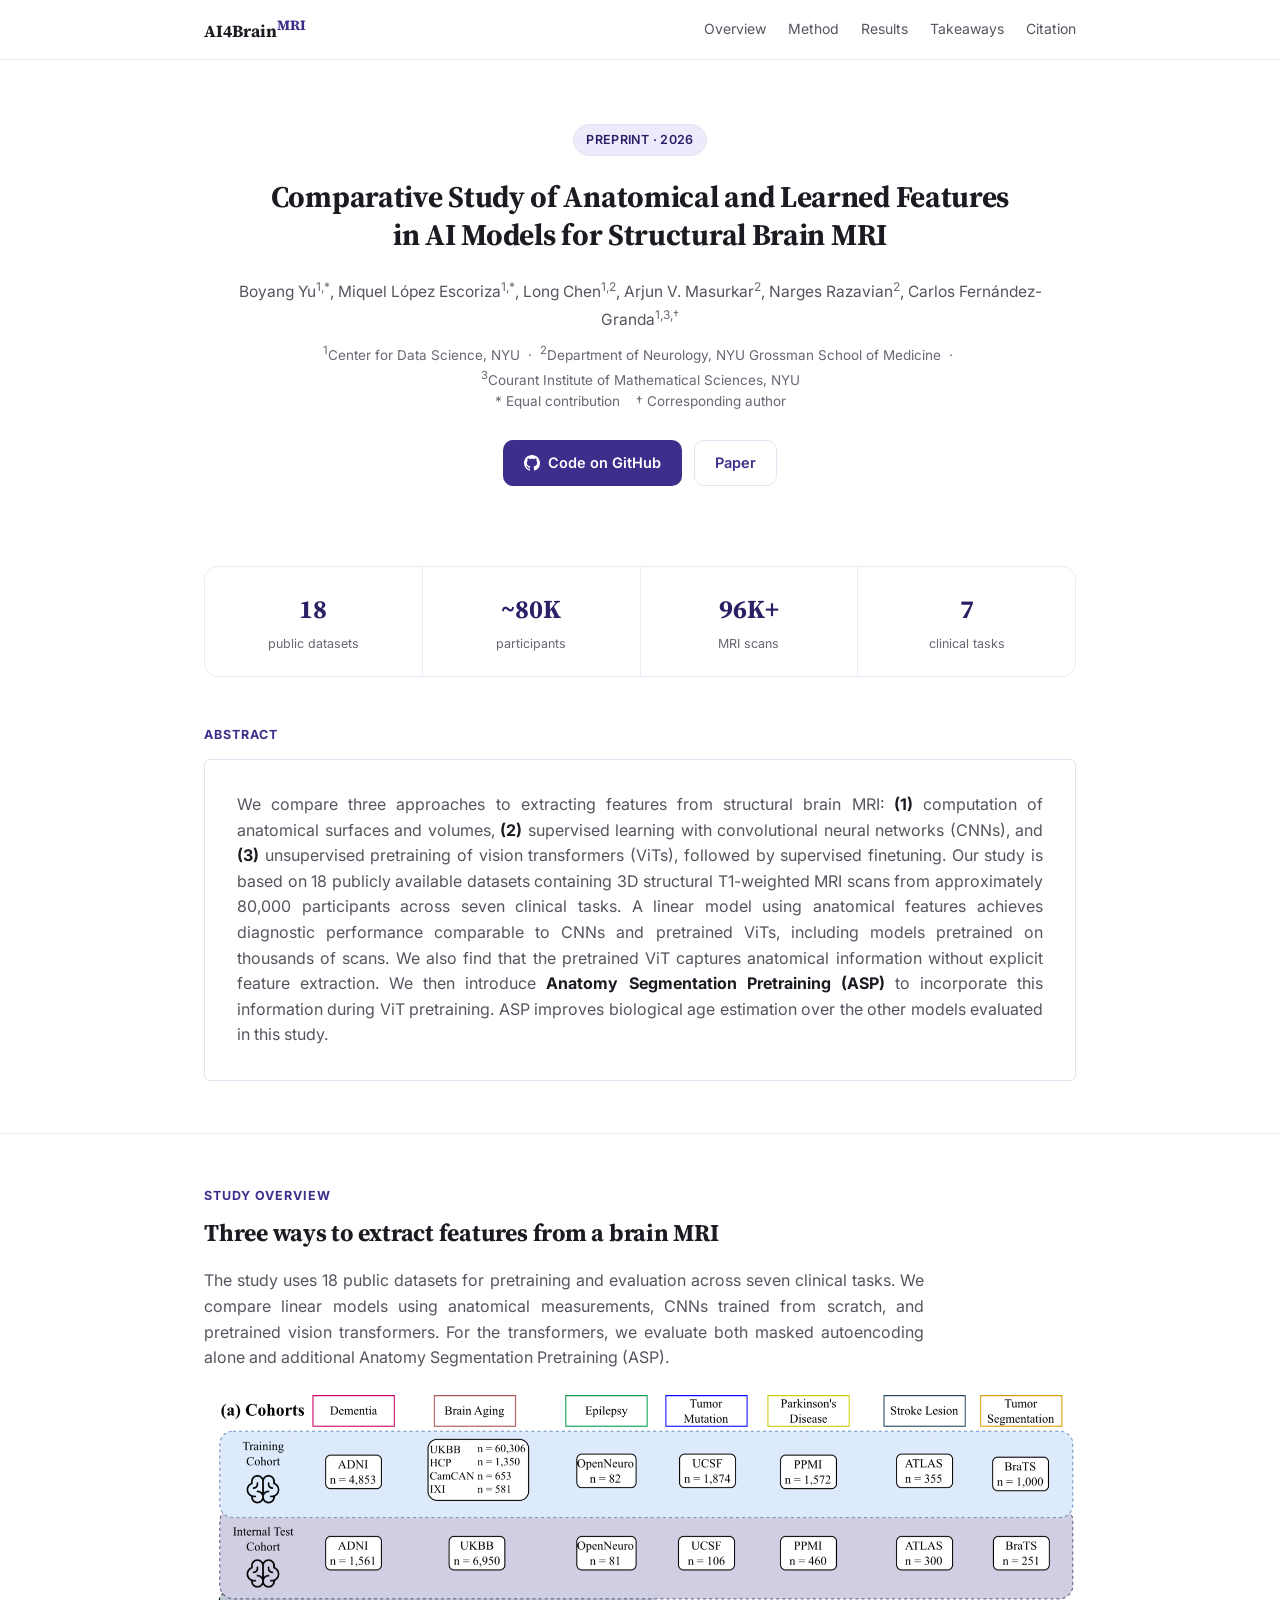
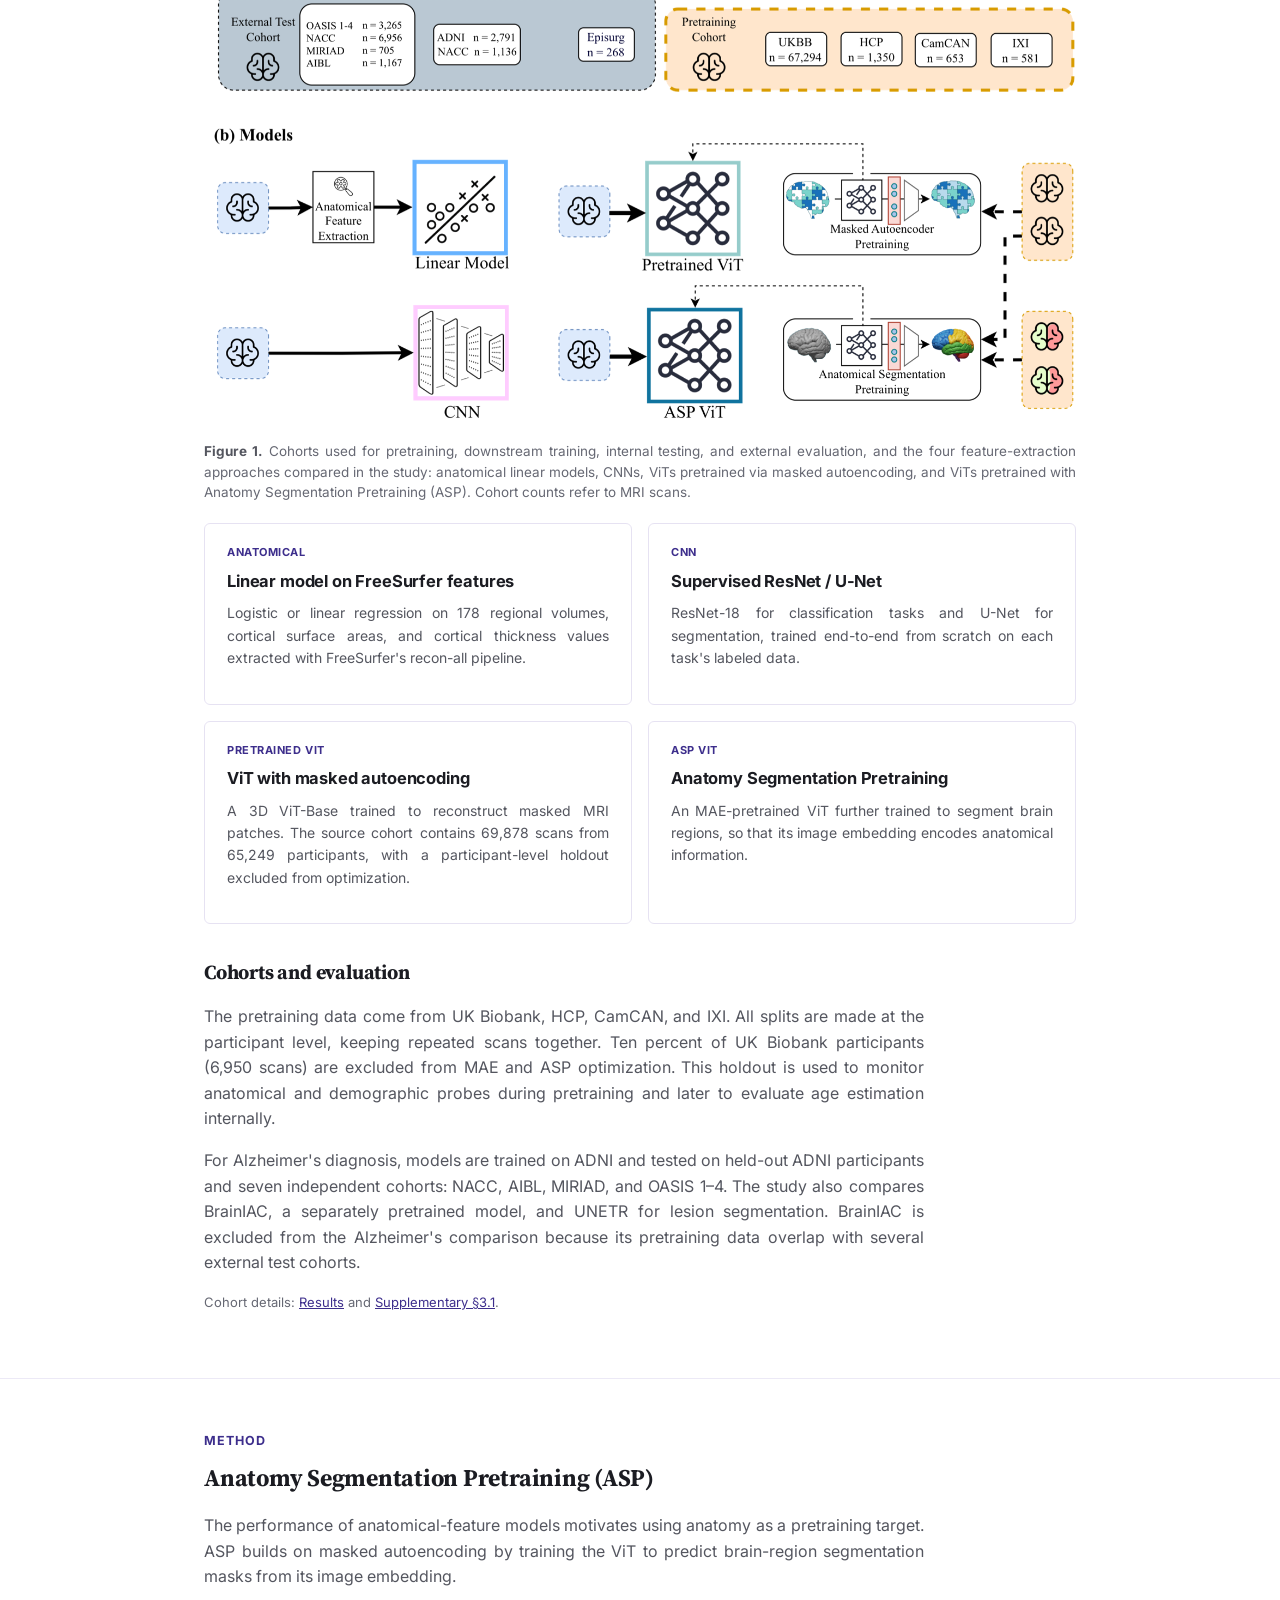
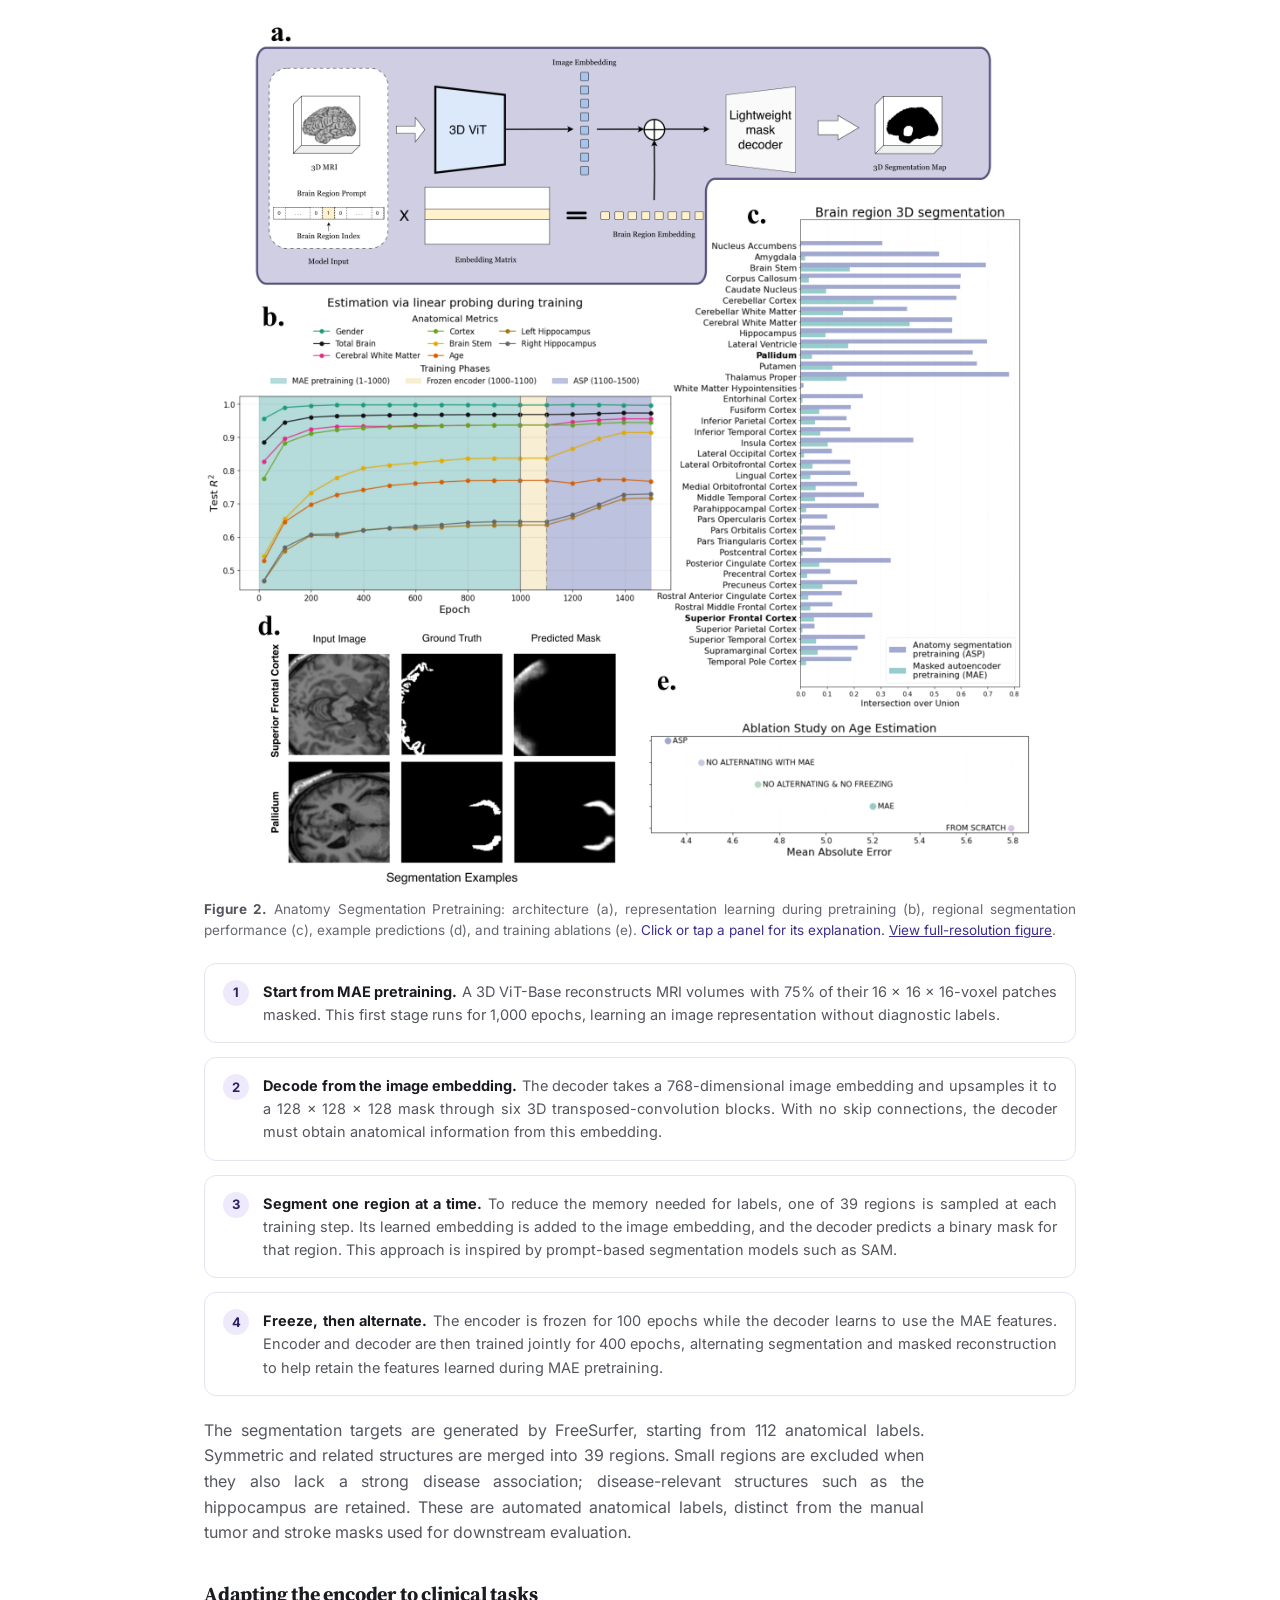
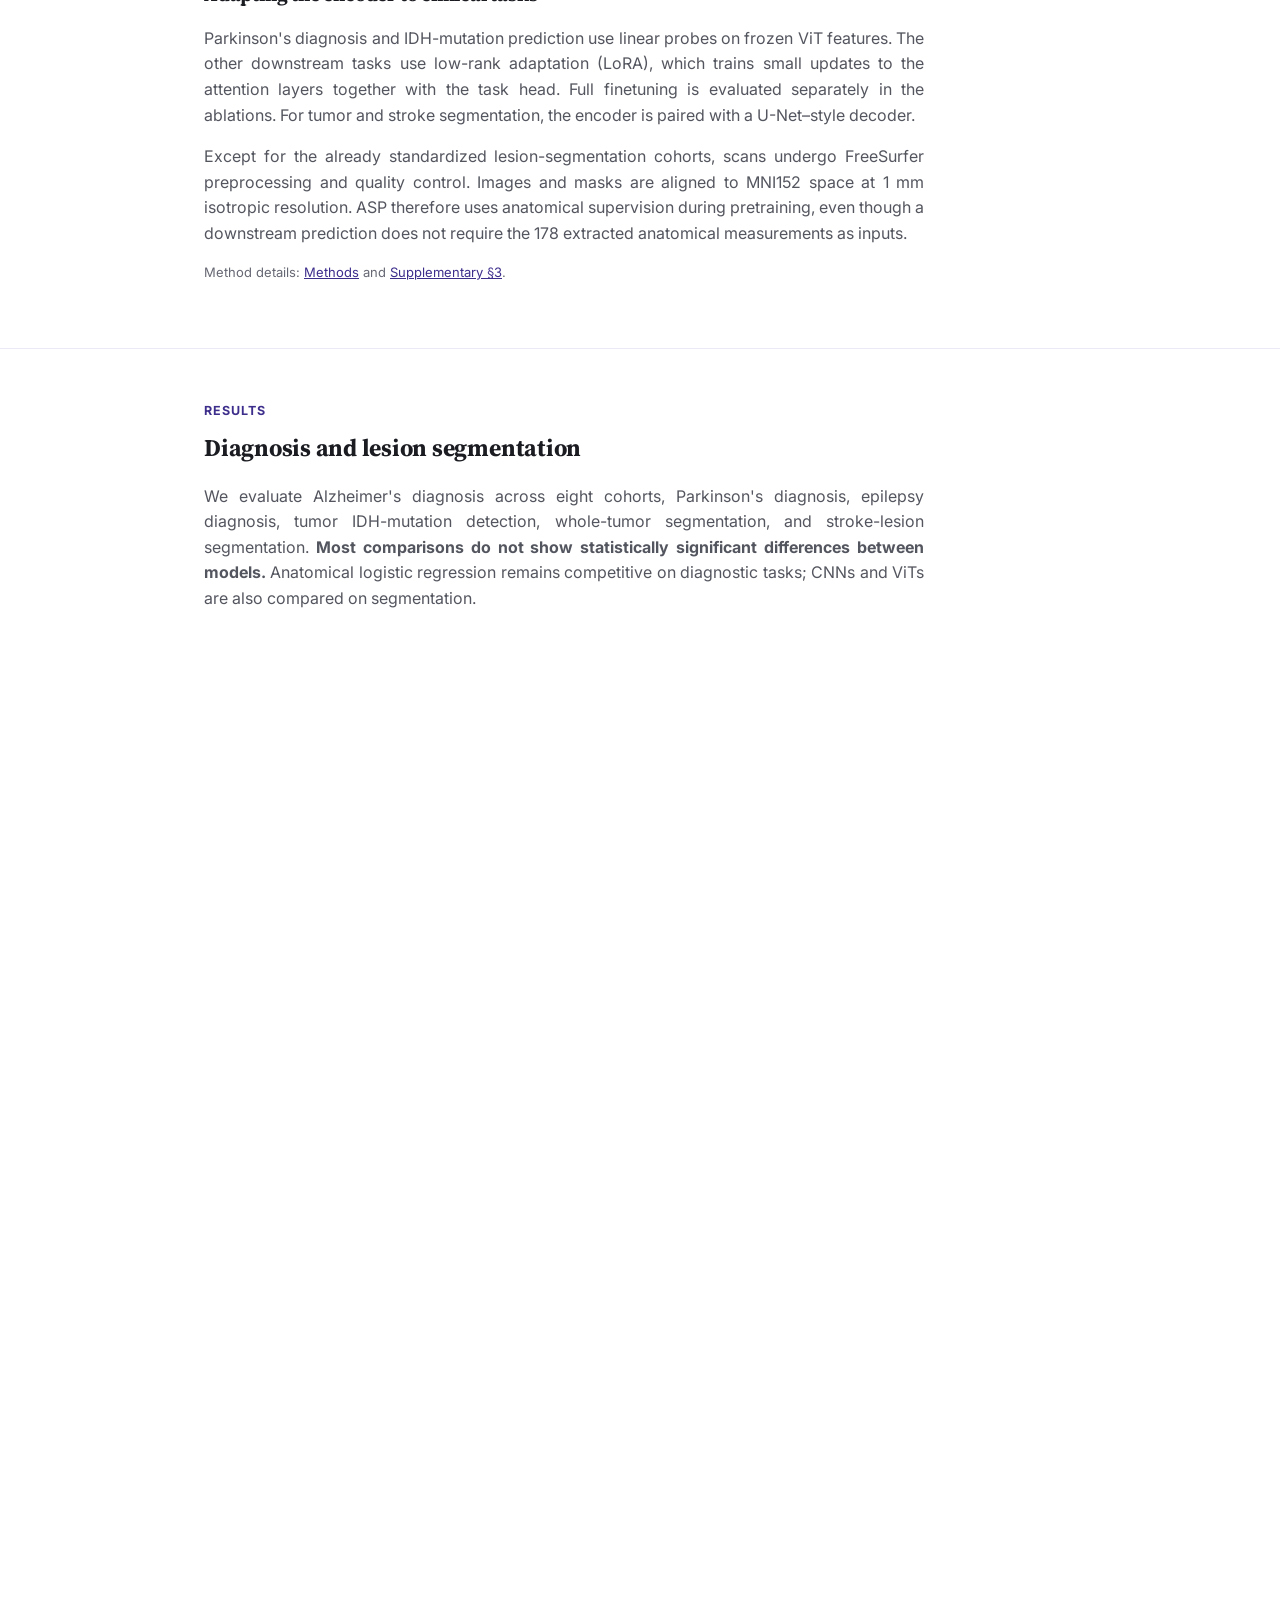
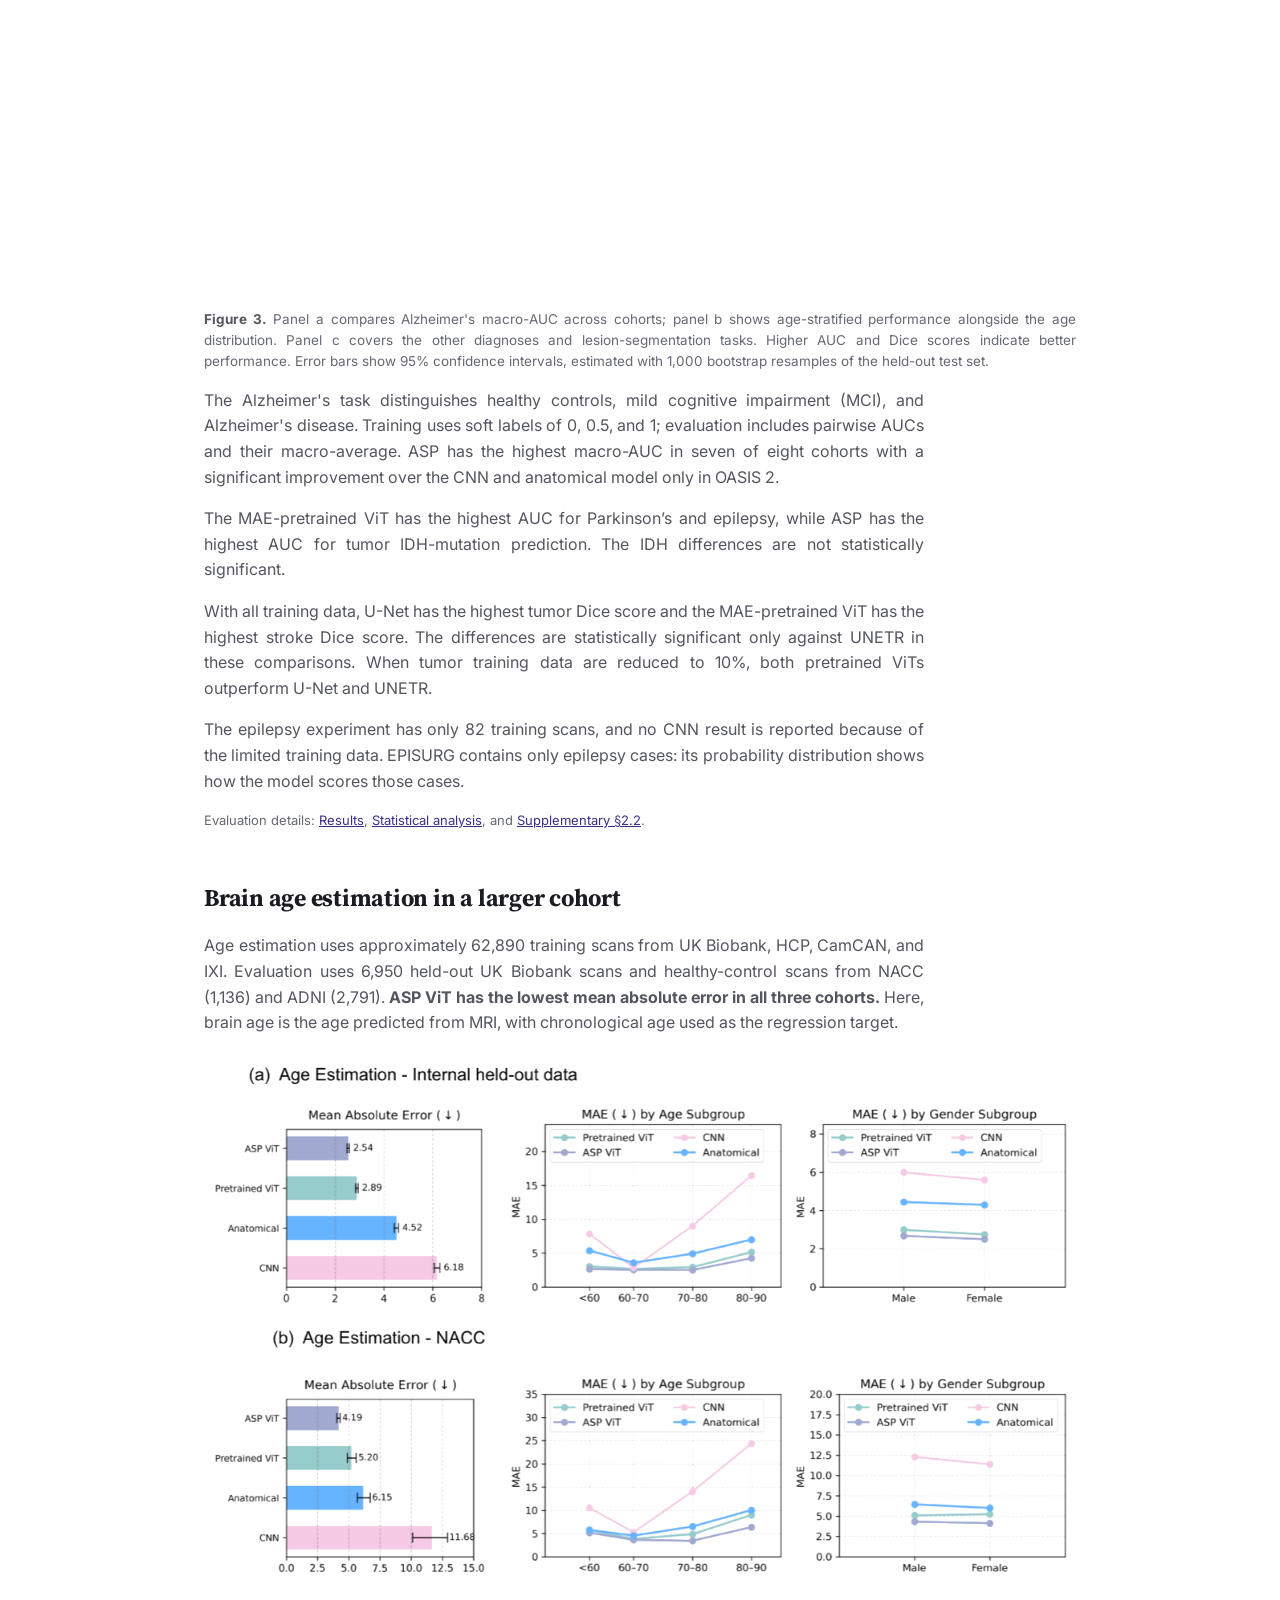
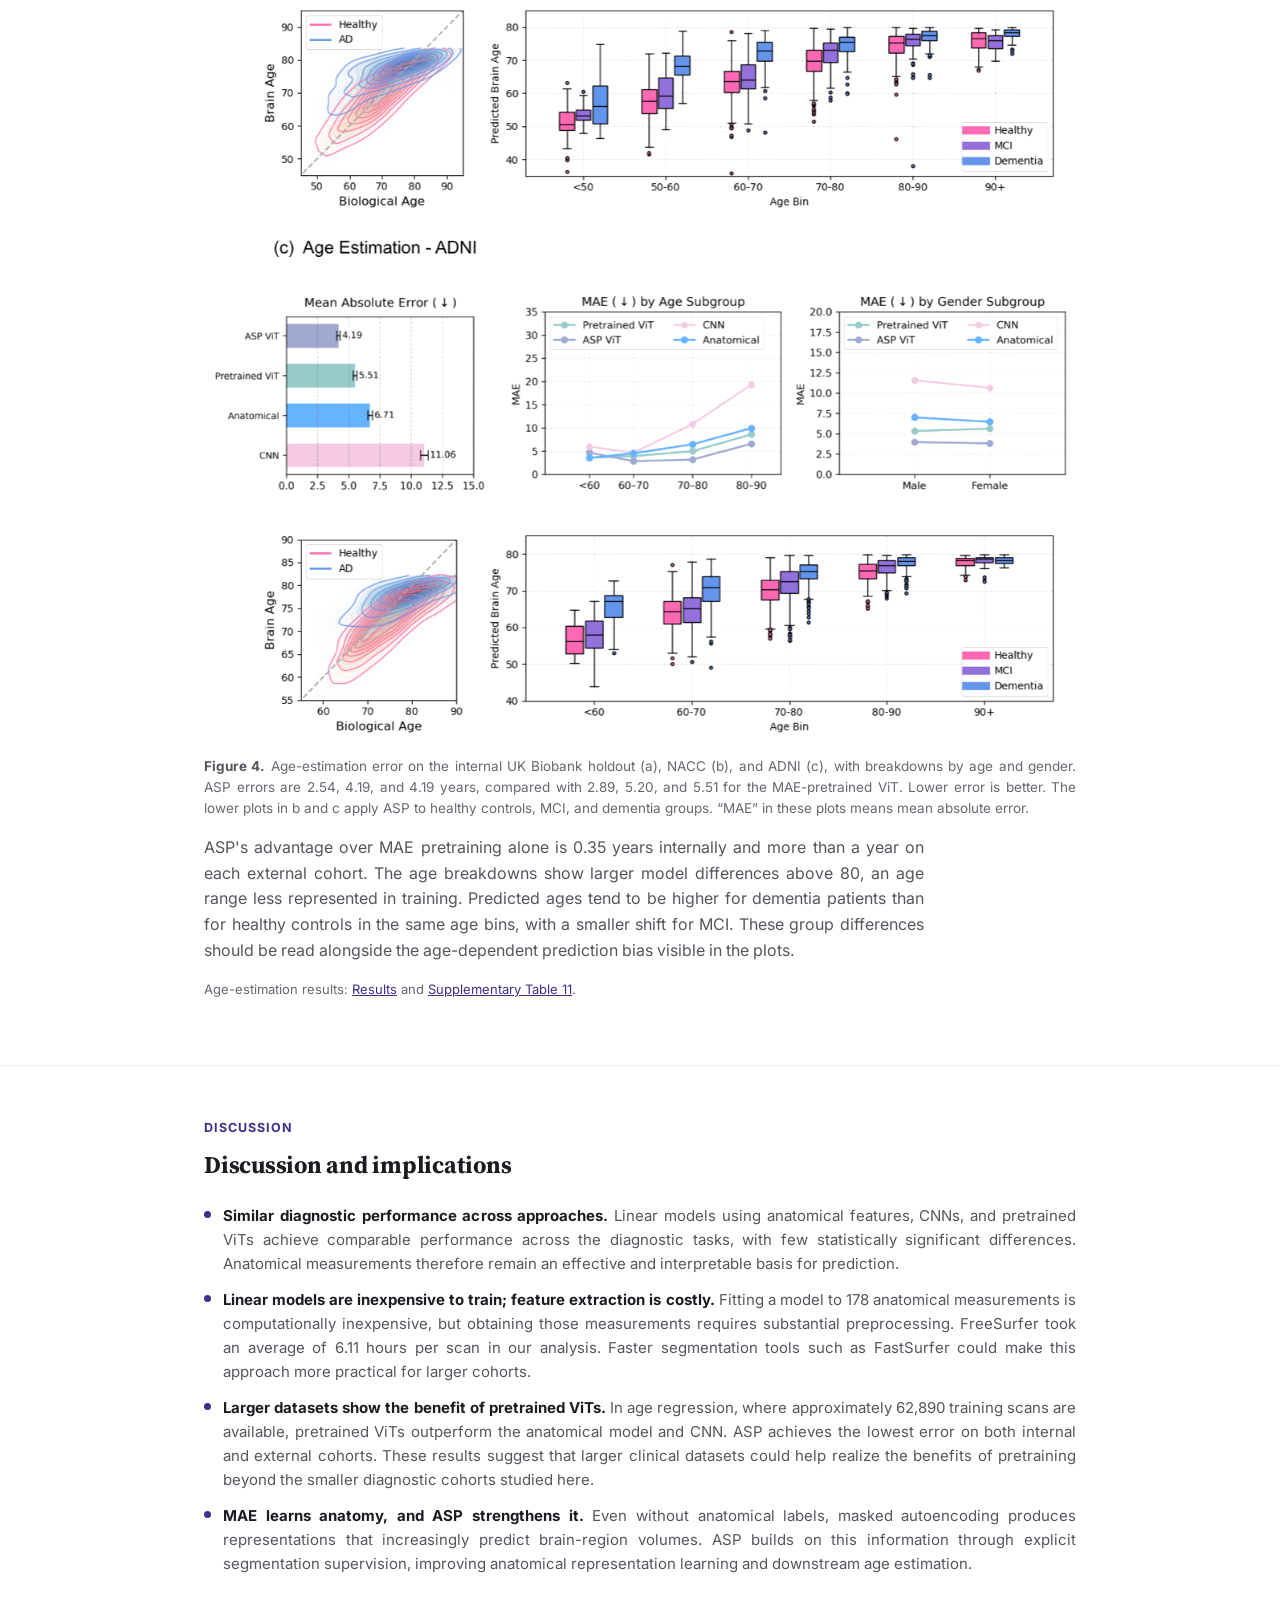
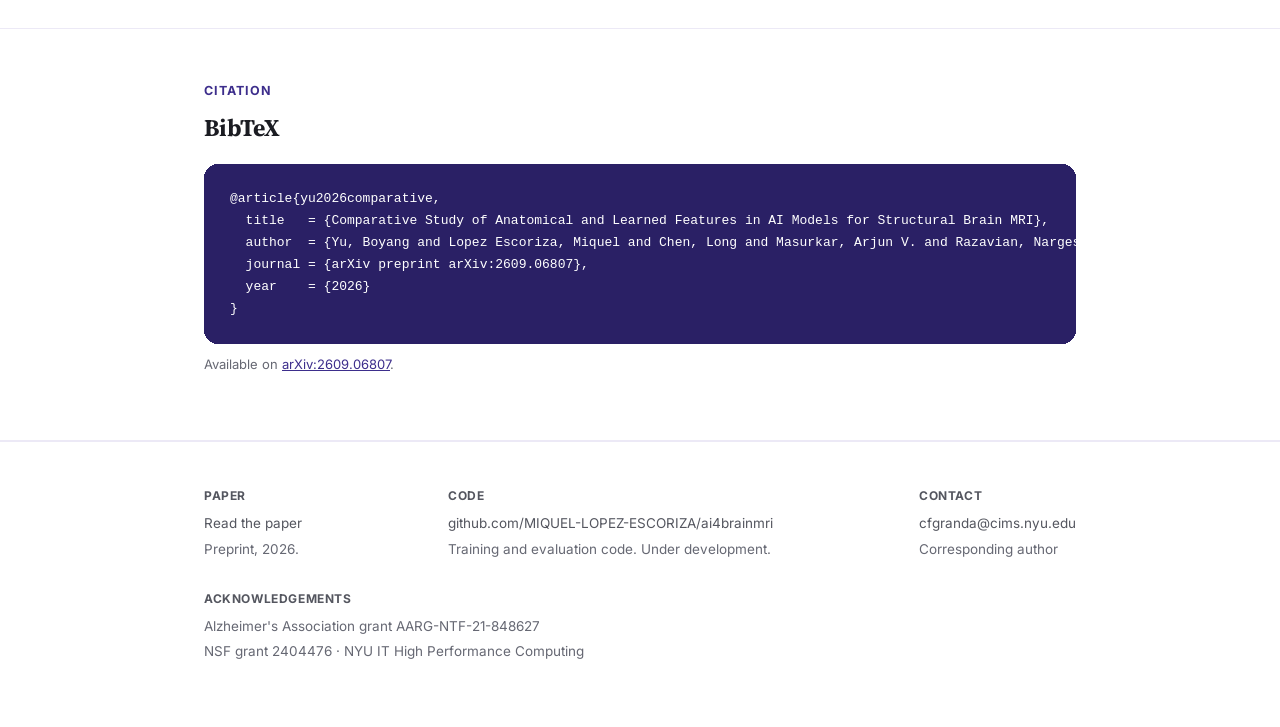
==== commit a524b3b7: "Style and content changes" ====
--- a/projects/ai4brainmri/index.html
+++ b/projects/ai4brainmri/index.html
@@ -10,6 +10,7 @@
 <link rel="preconnect" href="https://fonts.gstatic.com" crossorigin>
 <link rel="stylesheet" href="https://fonts.googleapis.com/css2?family=Source+Serif+4:opsz,wght@8..60,400;8..60,600;8..60,700&family=Inter:wght@400;500;600;700&display=swap">
 <link rel="stylesheet" href="styles.css">
+<script src="figure-panels.js" defer></script>
 </head>
 <body>
 
@@ -59,7 +60,7 @@
   <section id="abstract" style="padding-top:8px;">
     <div class="eyebrow">Abstract</div>
     <div class="abstract-card" style="margin-top:14px;">
-      We compare three approaches to extracting features from structural brain MRI: <b>(1)</b> computation of anatomical surfaces and volumes, <b>(2)</b> supervised learning with convolutional neural networks (CNNs), and <b>(3)</b> unsupervised pretraining of vision transformers (ViTs), followed by supervised finetuning. Our study is based on 18 publicly available datasets containing 3D structural T1-weighted MRI scans from approximately 80,000 participants across seven clinical tasks. A linear model using anatomical features achieves diagnostic performance comparable to CNNs and pretrained ViTs, including models pretrained on thousands of scans. We also find that CNNs and pretrained ViTs capture anatomical information without explicit feature extraction. We introduce <b>Anatomy Segmentation Pretraining (ASP)</b> to incorporate this information during ViT pretraining. ASP improves biological age estimation over the other models evaluated in this study.
+      We compare three approaches to extracting features from structural brain MRI: <b>(1)</b> computation of anatomical surfaces and volumes, <b>(2)</b> supervised learning with convolutional neural networks (CNNs), and <b>(3)</b> unsupervised pretraining of vision transformers (ViTs), followed by supervised finetuning. Our study is based on 18 publicly available datasets containing 3D structural T1-weighted MRI scans from approximately 80,000 participants across seven clinical tasks. A linear model using anatomical features achieves diagnostic performance comparable to CNNs and pretrained ViTs, including models pretrained on thousands of scans. We also find that the pretrained ViT captures anatomical information without explicit feature extraction. We then introduce <b>Anatomy Segmentation Pretraining (ASP)</b> to incorporate this information during ViT pretraining. ASP improves biological age estimation over the other models evaluated in this study.
     </div>
   </section>
 </div>
@@ -73,7 +74,7 @@
       <a class="figure-link" href="figures/overview_transparent.png" target="_blank" rel="noopener" aria-label="Open this figure at full resolution">
         <img src="figures/overview_transparent.png" alt="Overview of cohorts and AI models used in the study" width="1600" height="1163" loading="lazy" decoding="async">
       </a>
-      <figcaption><b>Figure 1.</b> Cohorts used for pretraining, downstream training, internal testing, and external evaluation, and the four feature-extraction approaches compared in the study: anatomical linear models, CNNs, ViTs pretrained via masked autoencoding, and ViTs pretrained with Anatomy Segmentation Pretraining (ASP). Cohort counts refer to MRI scans, which can include repeated scans from the same participant.</figcaption>
+      <figcaption><b>Figure 1.</b> Cohorts used for pretraining, downstream training, internal testing, and external evaluation, and the four feature-extraction approaches compared in the study: anatomical linear models, CNNs, ViTs pretrained via masked autoencoding, and ViTs pretrained with Anatomy Segmentation Pretraining (ASP). Cohort counts refer to MRI scans.</figcaption>
     </figure>
 
     <div class="grid-cards">
@@ -113,10 +114,17 @@
     <p class="lede">The performance of anatomical-feature models motivates using anatomy as a pretraining target. ASP builds on masked autoencoding by training the ViT to predict brain-region segmentation masks from its image embedding.</p>
 
     <figure id="figure-asp" class="study-figure">
-      <a class="figure-link" href="figures/seg_mae_transparent.png" target="_blank" rel="noopener" aria-label="Open the ASP architecture, training, and ablation figure at full resolution">
+      <div class="asp-interactive">
         <img src="figures/seg_mae_transparent.png" alt="Five-panel ASP figure: region-prompt architecture, anatomical probes across three training phases, regional segmentation IoU, example masks, and age-estimation ablations" width="7992" height="8000" loading="lazy" decoding="async">
-      </a>
-      <figcaption><b>Figure 2.</b> Anatomy Segmentation Pretraining: architecture (a), representation learning during pretraining (b), regional segmentation performance (c), example predictions (d), and training ablations (e). This is Figure 4 in the paper. <span class="figure-hint">Select the figure to view it at full resolution.</span></figcaption>
+        <div class="asp-hotspots" hidden>
+          <button class="asp-panel asp-panel-a" type="button" data-panel="a" aria-label="Explain panel a: region-conditioned architecture" aria-haspopup="dialog" aria-controls="asp-explanation"></button>
+          <button class="asp-panel asp-panel-b" type="button" data-panel="b" aria-label="Explain panel b: anatomy learned during pretraining" aria-haspopup="dialog" aria-controls="asp-explanation"></button>
+          <button class="asp-panel asp-panel-c" type="button" data-panel="c" aria-label="Explain panel c: regional segmentation accuracy" aria-haspopup="dialog" aria-controls="asp-explanation"></button>
+          <button class="asp-panel asp-panel-d" type="button" data-panel="d" aria-label="Explain panel d: example segmentation masks" aria-haspopup="dialog" aria-controls="asp-explanation"></button>
+          <button class="asp-panel asp-panel-e" type="button" data-panel="e" aria-label="Explain panel e: training ablations" aria-haspopup="dialog" aria-controls="asp-explanation"></button>
+        </div>
+      </div>
+      <figcaption><b>Figure 2.</b> Anatomy Segmentation Pretraining: architecture (a), representation learning during pretraining (b), regional segmentation performance (c), example predictions (d), and training ablations (e). <span class="figure-hint" id="asp-hint" hidden>Click or tap a panel for its explanation.</span> <a href="figures/seg_mae_transparent.png" target="_blank" rel="noopener">View full-resolution figure</a>.</figcaption>
     </figure>
 
     <div class="steps">
@@ -127,17 +135,8 @@
     </div>
 
     <p class="lede" style="margin-top:22px;">The segmentation targets are generated by FreeSurfer, starting from 112 anatomical labels. Symmetric and related structures are merged into 39 regions. Small regions are excluded when they also lack a strong disease association; disease-relevant structures such as the hippocampus are retained. These are automated anatomical labels, distinct from the manual tumor and stroke masks used for downstream evaluation.</p>
-    <h3 class="subsection-title">What the ASP figure shows</h3>
-    <dl class="panel-guide">
-      <div><dt>a · A region-conditioned prediction</dt><dd>The region index selects a learned embedding, which is added to the MRI embedding before decoding. The prompt identifies an anatomical region; it does not supply a diagnostic label or a spatial outline.</dd></div>
-      <div><dt>b · Anatomy in the learned representation</dt><dd>Linear probes measure how well the image embedding predicts anatomical volumes, age, and the recorded gender variable. The shaded intervals mark MAE pretraining, decoder training with a frozen encoder, and joint ASP training. Volume prediction improves during MAE and largely levels off. During ASP, brain-stem and hippocampal volume prediction improve further, while the age probe changes little. Better anatomical probes do not imply an improvement in every target.</dd></div>
-      <div><dt>c–d · Regional accuracy and example masks</dt><dd>Panel c compares intersection over union (IoU), the overlap between predicted and reference masks, before and after ASP. Higher values indicate better segmentation. ASP improves regional overlap, but performance varies considerably. Panel d contrasts the relatively well-recovered pallidum with the more difficult, irregular superior frontal cortex. The decoder is a pretraining tool for learning anatomy, rather than a replacement for a dedicated segmentation pipeline.</dd></div>
-      <div><dt>e · Which training choices matter?</dt><dd>The age-estimation ablations test prior MAE pretraining, decoder warm-up with a frozen encoder, and alternating reconstruction updates. Removing alternation increases external NACC error; removing both alternation and freezing increases it further. MAE alone and training from scratch have higher errors still.</dd></div>
-    </dl>
-    <p class="source-note">Panel e shows an ASP error of approximately 4.32 years. <a href="https://arxiv.org/html/2609.06807v1#S3.T11">Supplementary Table 11</a> reports 4.32 for full finetuning and 4.19 for LoRA; the main age-estimation results below use LoRA.</p>
-
     <h3 class="subsection-title">Adapting the encoder to clinical tasks</h3>
-    <p class="lede">Parkinson's diagnosis and IDH-mutation prediction use linear probes on frozen ViT features. The other downstream tasks use low-rank adaptation (LoRA), which trains small updates to the attention layers together with the task head. Full finetuning is evaluated separately in the ablations. For tumor and stroke segmentation, the encoder is paired with a U-Net–style decoder; this differs from the bottleneck decoder used during ASP.</p>
+    <p class="lede">Parkinson's diagnosis and IDH-mutation prediction use linear probes on frozen ViT features. The other downstream tasks use low-rank adaptation (LoRA), which trains small updates to the attention layers together with the task head. Full finetuning is evaluated separately in the ablations. For tumor and stroke segmentation, the encoder is paired with a U-Net–style decoder.</p>
     <p class="lede">Except for the already standardized lesion-segmentation cohorts, scans undergo FreeSurfer preprocessing and quality control. Images and masks are aligned to MNI152 space at 1 mm isotropic resolution. ASP therefore uses anatomical supervision during pretraining, even though a downstream prediction does not require the 178 extracted anatomical measurements as inputs.</p>
     <p class="source-note">Method details: <a href="https://arxiv.org/html/2609.06807v1#Sx3">Methods</a> and <a href="https://arxiv.org/html/2609.06807v1#S3">Supplementary §3</a>.</p>
   </div>
@@ -152,13 +151,13 @@
       <a class="figure-link" href="figures/results-diagnostics_transparent.png" target="_blank" rel="noopener" aria-label="Open this figure at full resolution">
         <img src="figures/results-diagnostics_transparent.png" alt="Alzheimer’s macro-AUC across eight cohorts and age groups, other diagnostic AUCs, epilepsy probabilities, and tumor and stroke segmentation Dice scores" width="1106" height="1600" loading="lazy" decoding="async">
       </a>
-      <figcaption><b>Figure 3.</b> Panel a compares Alzheimer's macro-AUC across cohorts; panel b shows age-stratified performance alongside the age distribution. Panel c covers the other diagnoses and lesion-segmentation tasks. Higher AUC and Dice scores indicate better performance. Error bars show 95% confidence intervals, estimated with 1,000 bootstrap resamples of the held-out test set. This is Figure 2 in the paper.</figcaption>
-    </figure>
-
-    <p class="lede">The Alzheimer's task distinguishes healthy controls, mild cognitive impairment (MCI), and Alzheimer's disease. Training uses soft labels of 0, 0.5, and 1; evaluation includes pairwise AUCs and their macro-average. ASP has the highest macro-AUC in seven of eight cohorts, but the paper reports a significant improvement over the CNN and anatomical model only in OASIS 2.</p>
+      <figcaption><b>Figure 3.</b> Panel a compares Alzheimer's macro-AUC across cohorts; panel b shows age-stratified performance alongside the age distribution. Panel c covers the other diagnoses and lesion-segmentation tasks. Higher AUC and Dice scores indicate better performance. Error bars show 95% confidence intervals, estimated with 1,000 bootstrap resamples of the held-out test set. </figcaption>
+    </figure>
+
+    <p class="lede">The Alzheimer's task distinguishes healthy controls, mild cognitive impairment (MCI), and Alzheimer's disease. Training uses soft labels of 0, 0.5, and 1; evaluation includes pairwise AUCs and their macro-average. ASP has the highest macro-AUC in seven of eight cohorts with a significant improvement over the CNN and anatomical model only in OASIS 2.</p>
     <p class="lede">The MAE-pretrained ViT has the highest AUC for Parkinson’s and epilepsy, while ASP has the highest AUC for tumor IDH-mutation prediction. The IDH differences are not statistically significant.</p>
-    <p class="lede">With all training data, U-Net has the highest tumor Dice score and the MAE-pretrained ViT has the highest stroke Dice score. The paper reports significant differences only against UNETR in these comparisons. When tumor training data are reduced to 10%, both pretrained ViTs outperform U-Net and UNETR.</p>
-    <p class="lede">The epilepsy experiment has only 82 training scans, and no CNN result is reported because of the limited training data. EPISURG contains only epilepsy cases: its probability distribution shows how the model scores those cases, but cannot establish specificity or an external case–control AUC.</p>
+    <p class="lede">With all training data, U-Net has the highest tumor Dice score and the MAE-pretrained ViT has the highest stroke Dice score. The differences are statistically significant only against UNETR in these comparisons. When tumor training data are reduced to 10%, both pretrained ViTs outperform U-Net and UNETR.</p>
+    <p class="lede">The epilepsy experiment has only 82 training scans, and no CNN result is reported because of the limited training data. EPISURG contains only epilepsy cases: its probability distribution shows how the model scores those cases.</p>
     <p class="source-note">Evaluation details: <a href="https://arxiv.org/html/2609.06807v1#Sx2">Results</a>, <a href="https://arxiv.org/html/2609.06807v1#Sx3.SSx7">Statistical analysis</a>, and <a href="https://arxiv.org/html/2609.06807v1#S2.SS2">Supplementary §2.2</a>.</p>
 
     <h2 class="section-title" style="margin-top:48px;">Brain age estimation in a larger cohort</h2>
@@ -167,7 +166,7 @@
       <a class="figure-link" href="figures/results-age_transparent.png" target="_blank" rel="noopener" aria-label="Open this figure at full resolution">
         <img src="figures/results-age_transparent.png" alt="Brain age estimation results across internal and external cohorts" width="1086" height="1600" loading="lazy" decoding="async">
       </a>
-      <figcaption><b>Figure 4.</b> Age-estimation error on the internal UK Biobank holdout (a), NACC (b), and ADNI (c), with breakdowns by age and gender. ASP errors are 2.54, 4.19, and 4.19 years, compared with 2.89, 5.20, and 5.51 for the MAE-pretrained ViT. Lower error is better. The lower plots in b and c apply ASP to healthy controls, MCI, and dementia groups. This is Figure 3 in the paper; “MAE” in these plots means mean absolute error.</figcaption>
+      <figcaption><b>Figure 4.</b> Age-estimation error on the internal UK Biobank holdout (a), NACC (b), and ADNI (c), with breakdowns by age and gender. ASP errors are 2.54, 4.19, and 4.19 years, compared with 2.89, 5.20, and 5.51 for the MAE-pretrained ViT. Lower error is better. The lower plots in b and c apply ASP to healthy controls, MCI, and dementia groups. “MAE” in these plots means mean absolute error.</figcaption>
     </figure>
     <p class="lede">ASP's advantage over MAE pretraining alone is 0.35 years internally and more than a year on each external cohort. The age breakdowns show larger model differences above 80, an age range less represented in training. Predicted ages tend to be higher for dementia patients than for healthy controls in the same age bins, with a smaller shift for MCI. These group differences should be read alongside the age-dependent prediction bias visible in the plots.</p>
     <p class="source-note">Age-estimation results: <a href="https://arxiv.org/html/2609.06807v1#Sx2">Results</a> and <a href="https://arxiv.org/html/2609.06807v1#S3.T11">Supplementary Table 11</a>.</p>
@@ -179,12 +178,11 @@
     <div class="eyebrow">Discussion</div>
     <h2 class="section-title">Discussion and implications</h2>
     <div class="takeaways">
-      <div class="takeaway"><div class="dot"></div><p><b>Anatomical features remain competitive.</b> Across public cohorts of a few hundred to a few thousand scans, a linear model on FreeSurfer features performs comparably to CNNs and pretrained ViTs. The regression model is inexpensive to train and its features are interpretable.</p></div>
-      <div class="takeaway"><div class="dot"></div><p><b>Dataset size may limit diagnostic performance.</b> The three approaches achieve similar results on the public datasets studied. This suggests that larger cohorts could be useful, though these comparisons alone do not establish what limits performance.</p></div>
-      <div class="takeaway"><div class="dot"></div><p><b>Segmentation supervision helps ViTs learn anatomy.</b> Anatomical information develops gradually during MAE pretraining. ASP accelerates this process and improves prediction on the larger brain-age estimation task.</p></div>
-      <div class="takeaway"><div class="dot"></div><p><b>Faster segmentation could reduce feature-extraction costs.</b> Although linear models are inexpensive to train, FreeSurfer preprocessing averaged 6.11 hours per scan in the study’s analysis of 1,500 successful processing logs. Tools such as FastSurfer could reduce this cost; that proposed substitution is not evaluated here.</p></div>
-    </div>
-    <p class="lede" style="margin-top:24px;">These findings concern the structural T1-weighted MRI tasks and cohorts studied. Similar diagnostic scores do not establish that the models are equivalent. Because the internal age holdout was also used for pretraining probes, the independent NACC and ADNI evaluations provide an important check on generalization.</p>
+      <div class="takeaway"><div class="dot"></div><p><b>Similar diagnostic performance across approaches.</b> Linear models using anatomical features, CNNs, and pretrained ViTs achieve comparable performance across the diagnostic tasks, with few statistically significant differences. Anatomical measurements therefore remain an effective and interpretable basis for prediction.</p></div>
+      <div class="takeaway"><div class="dot"></div><p><b>Linear models are inexpensive to train; feature extraction is costly.</b> Fitting a model to 178 anatomical measurements is computationally inexpensive, but obtaining those measurements requires substantial preprocessing. FreeSurfer took an average of 6.11 hours per scan in our analysis. Faster segmentation tools such as FastSurfer could make this approach more practical for larger cohorts.</p></div>
+      <div class="takeaway"><div class="dot"></div><p><b>Larger datasets show the benefit of pretrained ViTs.</b> In age regression, where approximately 62,890 training scans are available, pretrained ViTs outperform the anatomical model and CNN. ASP achieves the lowest error on both internal and external cohorts. These results suggest that larger clinical datasets could help realize the benefits of pretraining beyond the smaller diagnostic cohorts studied here.</p></div>
+      <div class="takeaway"><div class="dot"></div><p><b>MAE learns anatomy, and ASP strengthens it.</b> Even without anatomical labels, masked autoencoding produces representations that increasingly predict brain-region volumes. ASP builds on this information through explicit segmentation supervision, improving anatomical representation learning and downstream age estimation.</p></div>
+    </div>
   </div>
 </section>
 
@@ -229,5 +227,35 @@
   </div>
 </footer>
 
+<dialog id="asp-explanation" class="panel-dialog" aria-labelledby="asp-explanation-title" aria-describedby="asp-explanation-body">
+  <div class="panel-dialog-header">
+    <h2 id="asp-explanation-title"></h2>
+    <button type="button" class="panel-close" aria-label="Close panel explanation" autofocus>Close <span aria-hidden="true">×</span></button>
+  </div>
+  <div id="asp-explanation-body"></div>
+</dialog>
+
+<template id="asp-panel-a" data-title="a · A region-conditioned prediction">
+  <p>The region index selects a learned embedding, which is added to the MRI embedding before decoding. This prompt tells the model which anatomical region to segment.</p>
+  <p>The lightweight decoder produces a binary mask using only the combined embedding, without skip connections. This makes the image embedding carry the anatomical information needed for segmentation.</p>
+</template>
+<template id="asp-panel-b" data-title="b · Anatomy in the learned representation">
+  <p>Linear probes measure how well the image embedding predicts anatomical volumes, age, and the recorded gender variable. The shaded intervals mark MAE pretraining, decoder training with a frozen encoder, and joint ASP training.</p>
+  <p>Volume prediction improves during MAE and largely levels off. During ASP, brain-stem and hippocampal volume prediction improve further, while the age probe changes little. The curves show that masked reconstruction already learns anatomy and that segmentation supervision strengthens this information.</p>
+</template>
+<template id="asp-panel-c" data-title="c · Regional segmentation accuracy">
+  <p>The bars compare segmentation before and after ASP using intersection over union (IoU): the overlap of the predicted and reference masks divided by their union. Higher values indicate better segmentation.</p>
+  <p>ASP improves regional overlap, although accuracy varies with anatomical structure. The pallidum is recovered more accurately than the irregular superior frontal cortex. The reference masks are generated by FreeSurfer.</p>
+</template>
+<template id="asp-panel-d" data-title="d · Example segmentation masks">
+  <p>Each row shows an MRI slice, its FreeSurfer reference mask, and the predicted mask. The examples contrast the superior frontal cortex with the pallidum.</p>
+  <p>The prediction captures the pallidum more closely, while the intricate cortical boundary is harder to reproduce. These examples illustrate the regional differences in panel c. The decoder’s role is to teach the encoder anatomy during pretraining.</p>
+</template>
+<template id="asp-panel-e" data-title="e · Which training choices matter?">
+  <p>The ablations compare age-estimation error on the external NACC cohort. They test prior MAE pretraining, decoder warm-up with a frozen encoder, and alternating masked-reconstruction updates. Lower error is better.</p>
+  <p>Removing alternation increases error; removing both alternation and freezing increases it further. MAE alone and training from scratch have higher errors still. Together, the comparisons support each stage of the ASP training procedure.</p>
+  <p class="source-note">The plotted ASP error is approximately 4.32 years. <a href="https://arxiv.org/html/2609.06807v1#S3.T11" target="_blank" rel="noopener">Supplementary Table 11</a> reports 4.32 for full finetuning and 4.19 for LoRA; the main age-estimation results use LoRA.</p>
+</template>
+
 </body>
 </html>
--- a/projects/ai4brainmri/styles.css
+++ b/projects/ai4brainmri/styles.css
@@ -20,6 +20,7 @@
 .wrap{max-width:920px; margin:0 auto; padding:0 24px;}
 h1,h2,h3{font-family:'Source Serif 4',Georgia,serif; font-weight:700; letter-spacing:-0.01em; margin:0;}
 a{color:var(--accent);}
+p,.abstract-card,figcaption{text-align:justify; hyphens:auto;}
 
 /* ---------- Top bar ---------- */
 .topbar{position:sticky; top:0; z-index:50; backdrop-filter:blur(8px); background:color-mix(in srgb, var(--bg) 88%, transparent); border-bottom:1px solid var(--border-soft);}
@@ -90,10 +91,27 @@
 .step .n{flex-shrink:0; width:26px; height:26px; border-radius:50%; background:var(--accent-soft); color:var(--accent-strong); font-size:13px; font-weight:700; display:flex; align-items:center; justify-content:center;}
 .step p{font-size:14.5px; color:var(--text-soft); margin:0;}
 .step p b{color:var(--text);}
-.panel-guide{max-width:720px; margin:0;}
-.panel-guide > div{padding:16px 0; border-bottom:1px solid var(--border-soft);}
-.panel-guide dt{font-size:15px; font-weight:600; color:var(--text);}
-.panel-guide dd{margin:6px 0 0; font-size:15px; color:var(--text-soft);}
+
+/* Clickable regions follow the panel boundaries in the original figure. */
+.asp-interactive{position:relative;}
+.asp-hotspots{position:absolute; inset:0;}
+.asp-panel{position:absolute; padding:0; border:0; border-radius:4px; background:transparent; cursor:pointer; -webkit-tap-highlight-color:transparent;}
+.asp-panel:hover,.asp-panel:focus-visible{background:rgba(61,46,140,0.09); box-shadow:inset 0 0 0 3px var(--accent); outline:none;}
+.asp-panel-a{left:4%; top:0; width:90%; height:31%; clip-path:polygon(0 0,100% 0,100% 63%,60% 63%,60% 100%,0 100%);}
+.asp-panel-b{left:2%; top:31%; width:50%; height:38%;}
+.asp-panel-c{left:58%; top:21%; width:39%; height:58%;}
+.asp-panel-d{left:4%; top:69%; width:45%; height:31%;}
+.asp-panel-e{left:51%; top:75%; width:47%; height:25%; clip-path:polygon(0 0,14% 0,14% 16%,100% 16%,100% 100%,0 100%);}
+.panel-dialog{width:min(600px,calc(100% - 32px)); max-height:85vh; max-height:85dvh; padding:28px; border:1px solid var(--border); border-radius:10px; background:var(--bg); color:var(--text); box-shadow:0 16px 64px rgba(0,0,0,0.2); overflow-y:auto;}
+.panel-dialog::backdrop{background:rgba(20,19,25,0.45);}
+.panel-dialog-header{display:flex; align-items:flex-start; justify-content:space-between; gap:16px;}
+.panel-dialog h2{font-size:22px; line-height:1.3;}
+.panel-dialog p{font-size:15px; color:var(--text-soft);}
+.panel-dialog .source-note{font-size:13px;}
+.panel-close{flex-shrink:0; min-height:44px; padding:8px 12px; border:1px solid var(--border); border-radius:5px; background:var(--bg); color:var(--accent); font:inherit; font-size:14px; cursor:pointer;}
+.panel-close:focus-visible{outline:2px solid var(--accent); outline-offset:3px;}
+html:has(.panel-dialog[open]){overflow:hidden;}
+@media (max-width:600px){.panel-dialog{padding:20px;} .panel-dialog h2{font-size:20px;}}
 
 /* ---------- Takeaways ---------- */
 .takeaways{margin-top:20px; display:grid; gap:12px;}
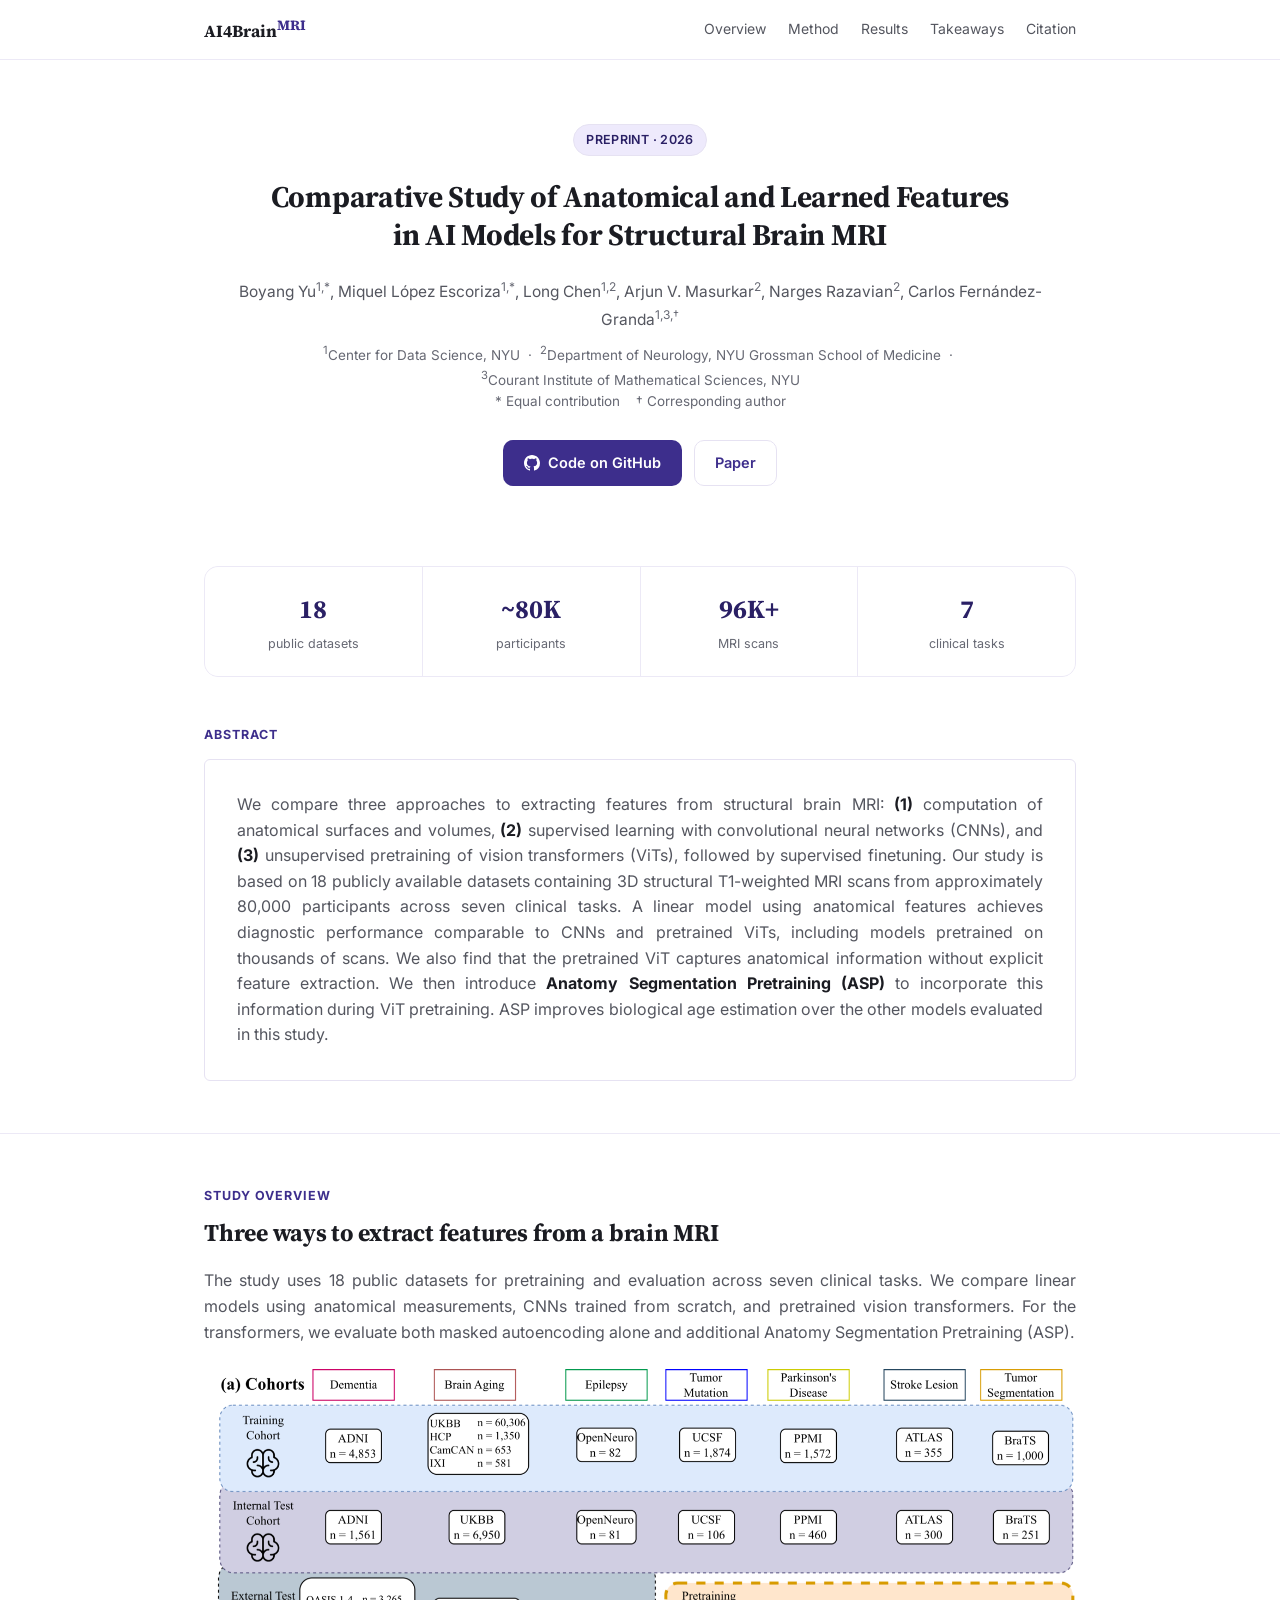
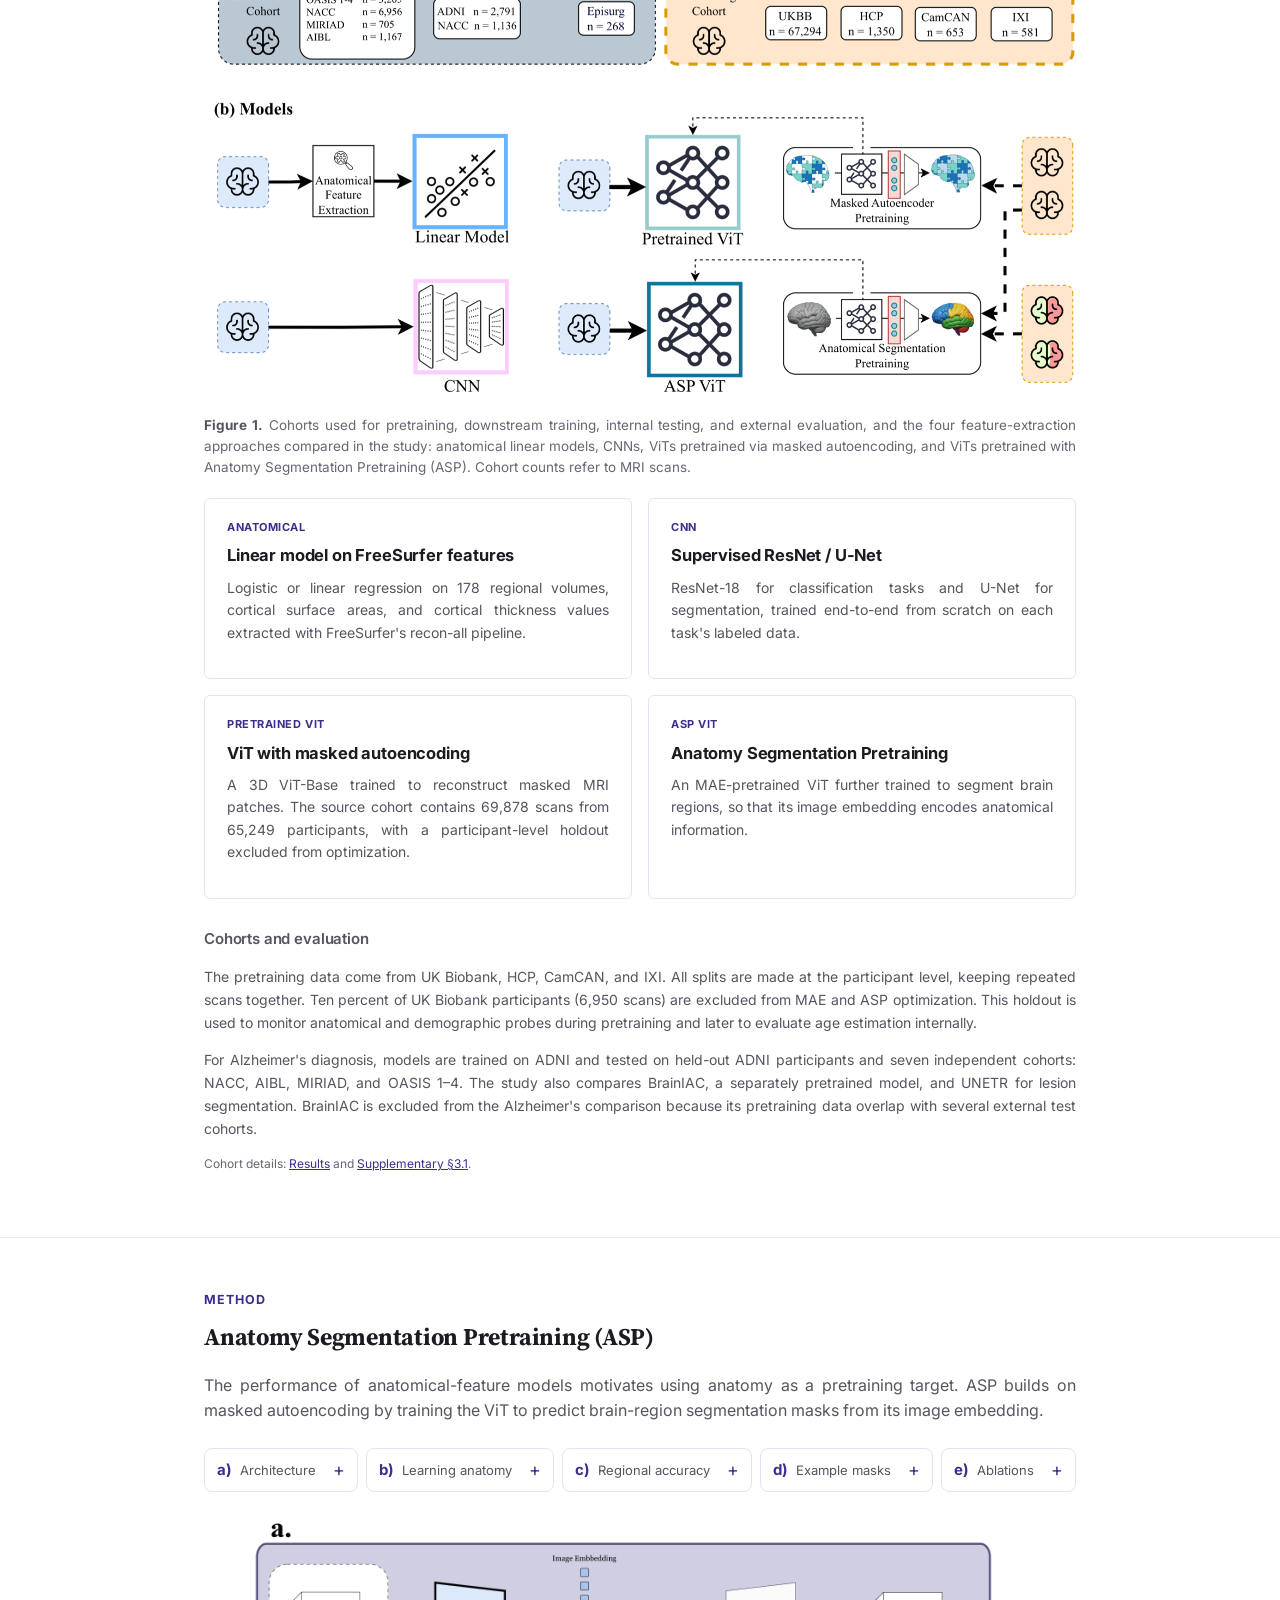
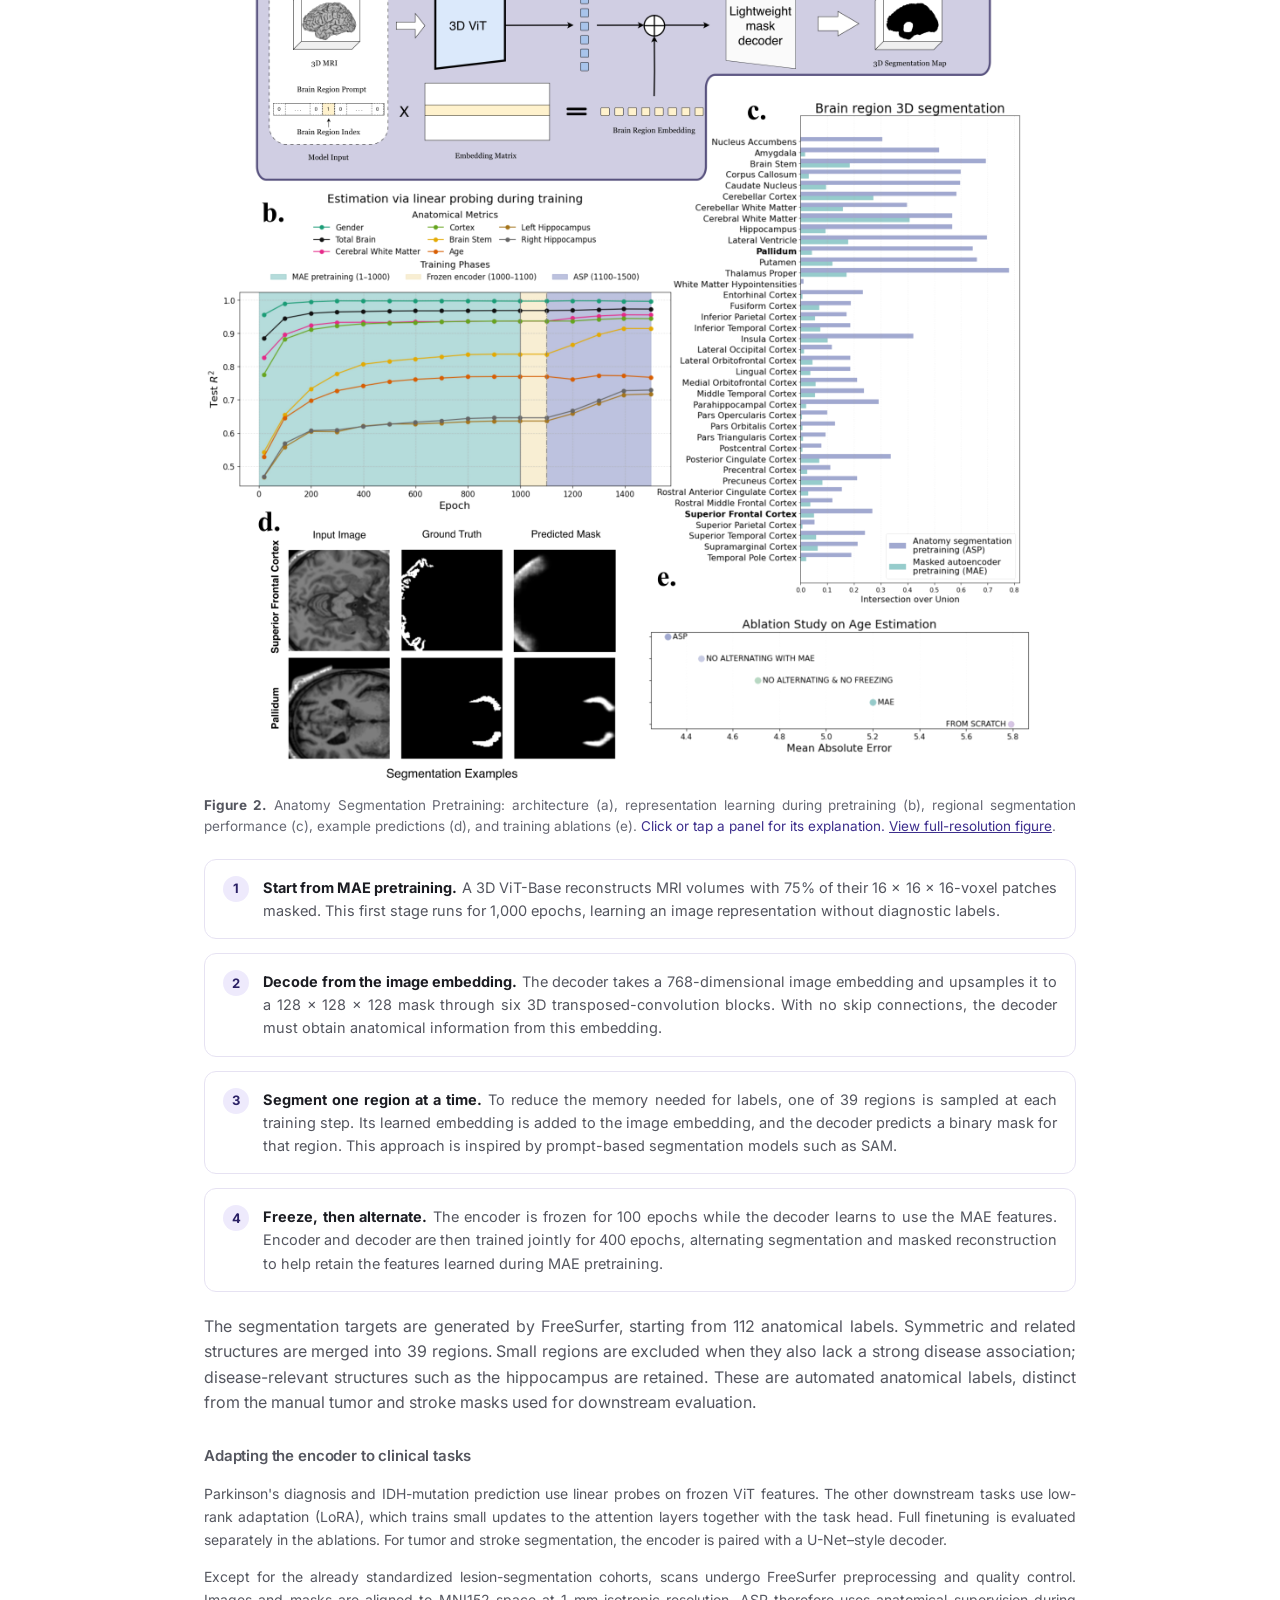
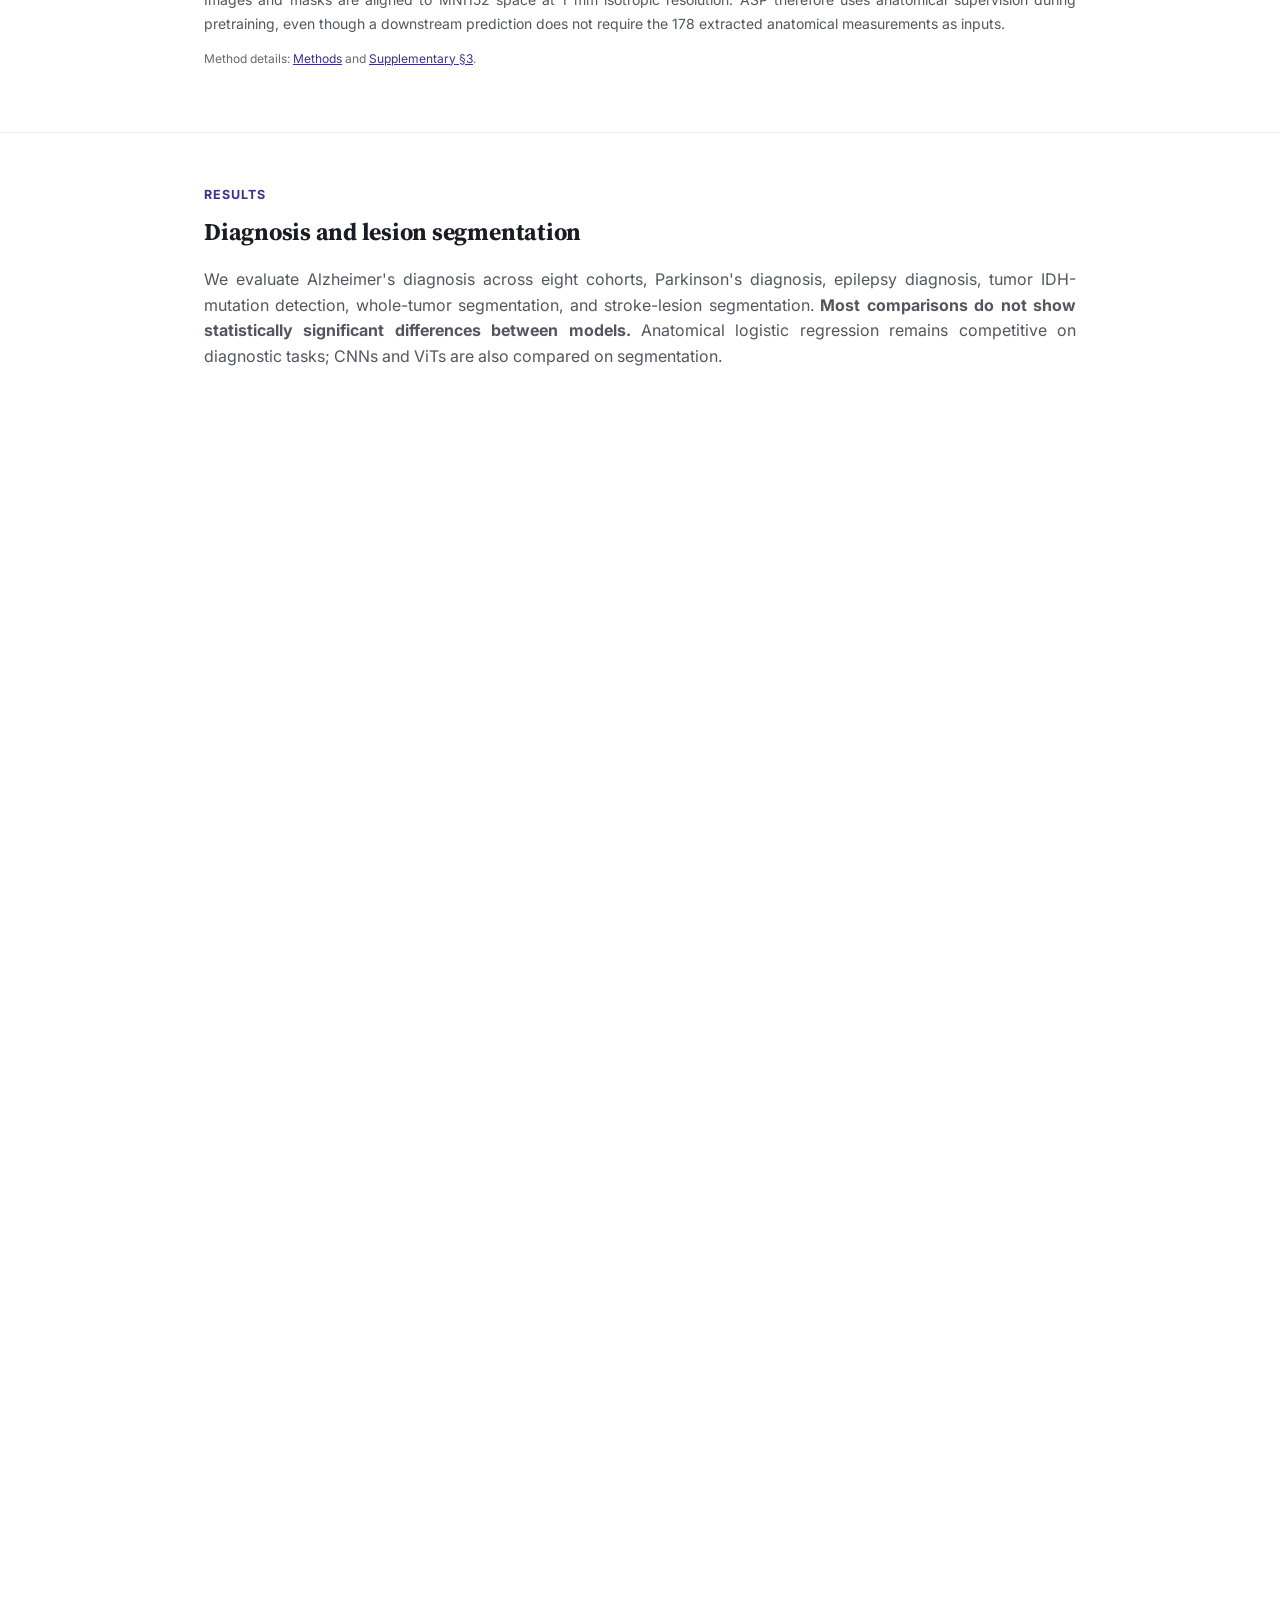
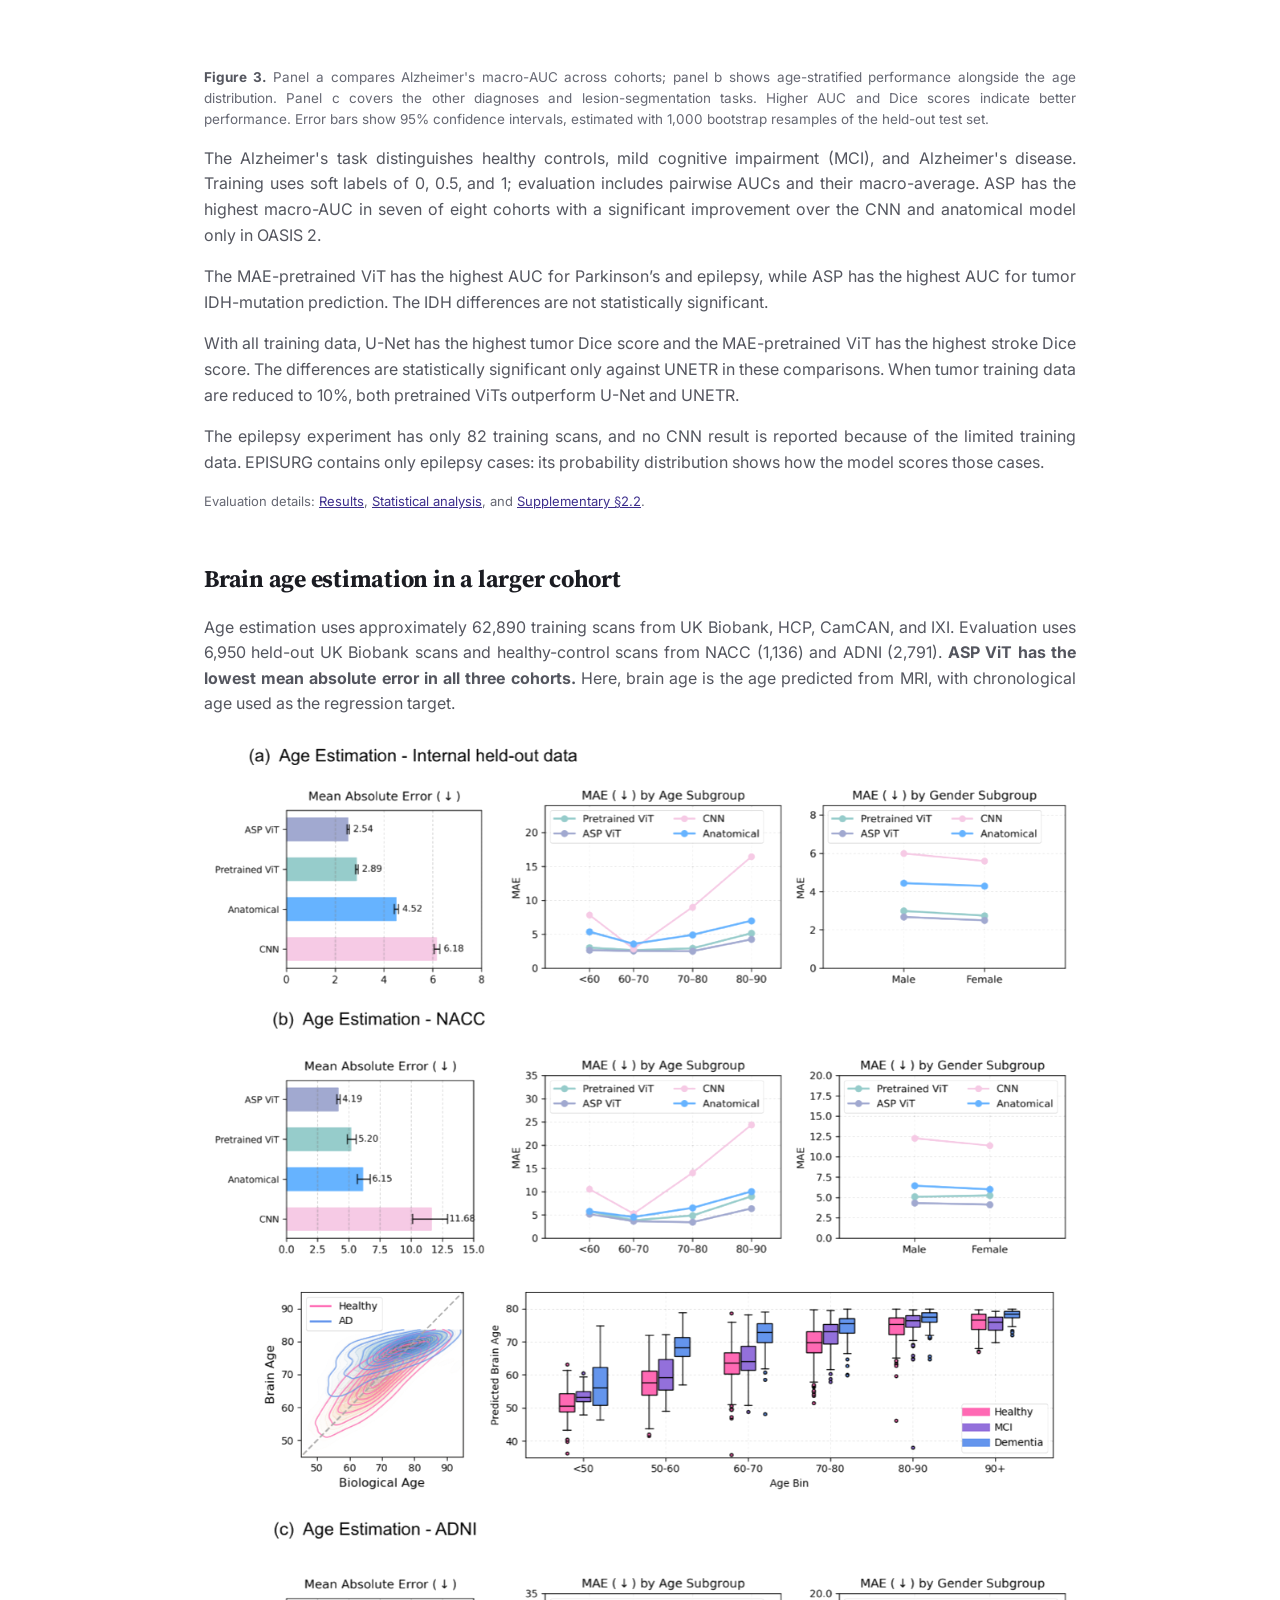
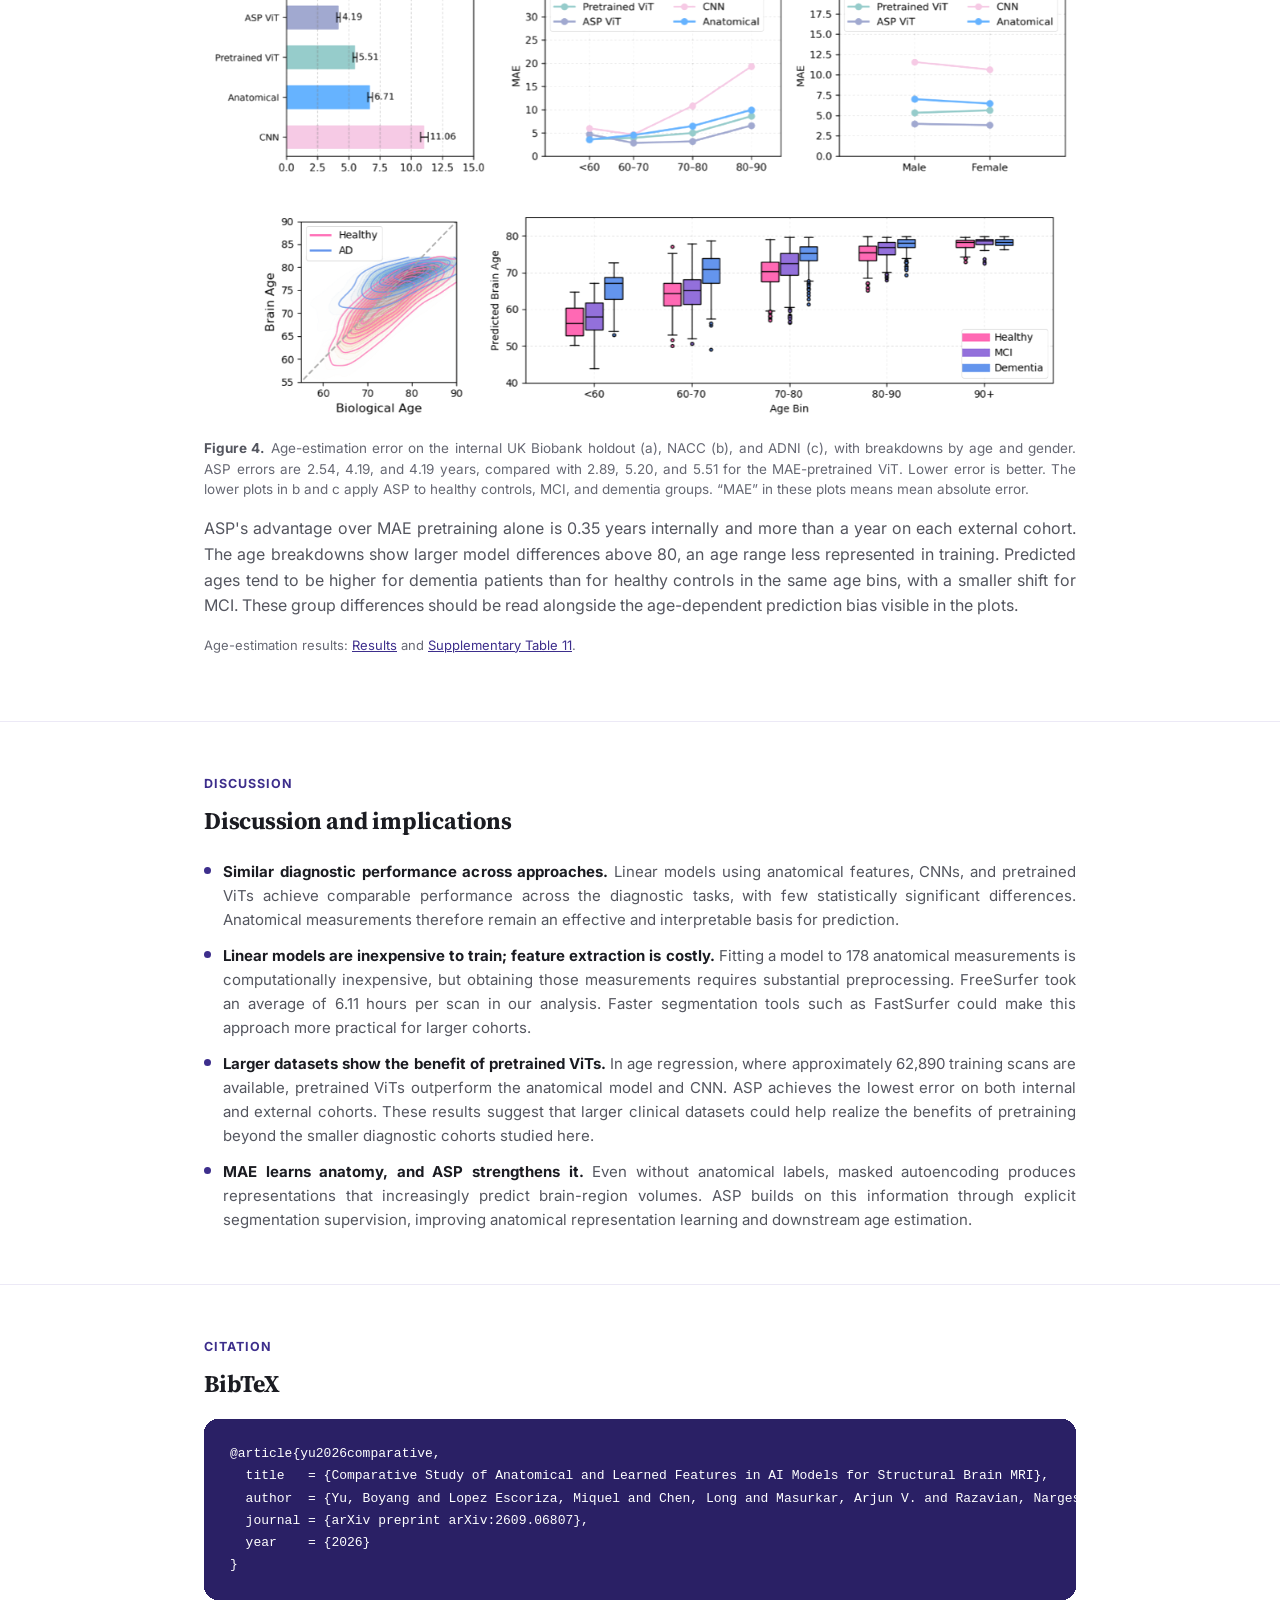
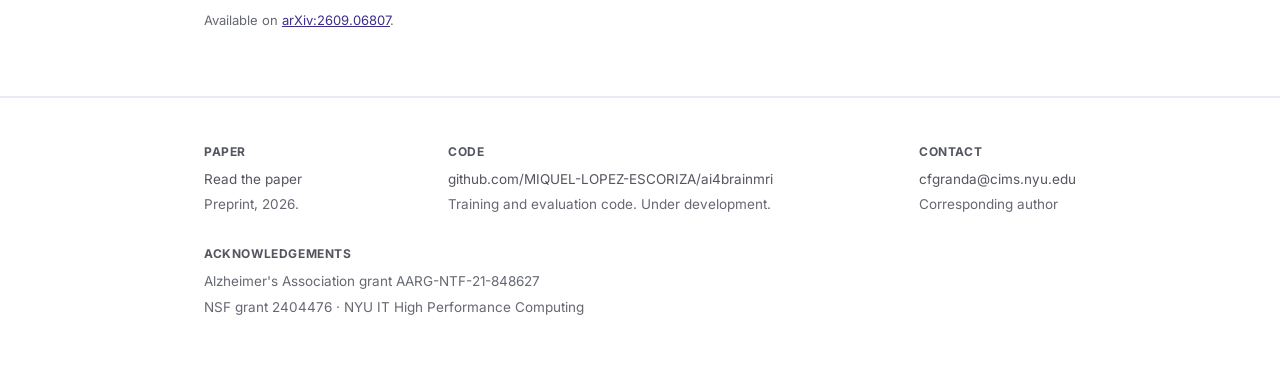
==== commit fe9419c6: "minor changes" ====
--- a/projects/ai4brainmri/index.html
+++ b/projects/ai4brainmri/index.html
@@ -100,10 +100,12 @@
       </div>
     </div>
 
+    <div class="supporting-details">
     <h3 class="subsection-title">Cohorts and evaluation</h3>
     <p class="lede">The pretraining data come from UK Biobank, HCP, CamCAN, and IXI. All splits are made at the participant level, keeping repeated scans together. Ten percent of UK Biobank participants (6,950 scans) are excluded from MAE and ASP optimization. This holdout is used to monitor anatomical and demographic probes during pretraining and later to evaluate age estimation internally.</p>
     <p class="lede">For Alzheimer's diagnosis, models are trained on ADNI and tested on held-out ADNI participants and seven independent cohorts: NACC, AIBL, MIRIAD, and OASIS 1–4. The study also compares BrainIAC, a separately pretrained model, and UNETR for lesion segmentation. BrainIAC is excluded from the Alzheimer's comparison because its pretraining data overlap with several external test cohorts.</p>
     <p class="source-note">Cohort details: <a href="https://arxiv.org/html/2609.06807v1#Sx2">Results</a> and <a href="https://arxiv.org/html/2609.06807v1#S3.SS1">Supplementary §3.1</a>.</p>
+    </div>
   </div>
 </section>
 
@@ -114,6 +116,13 @@
     <p class="lede">The performance of anatomical-feature models motivates using anatomy as a pretraining target. ASP builds on masked autoencoding by training the ViT to predict brain-region segmentation masks from its image embedding.</p>
 
     <figure id="figure-asp" class="study-figure">
+      <div class="asp-controls" role="group" aria-label="ASP figure explanations" hidden>
+        <button class="asp-control" type="button" data-panel="a" aria-haspopup="dialog" aria-controls="asp-explanation"><span class="panel-letter">a)</span> Architecture<span class="panel-plus" aria-hidden="true">+</span></button>
+        <button class="asp-control" type="button" data-panel="b" aria-haspopup="dialog" aria-controls="asp-explanation"><span class="panel-letter">b)</span> Learning anatomy<span class="panel-plus" aria-hidden="true">+</span></button>
+        <button class="asp-control" type="button" data-panel="c" aria-haspopup="dialog" aria-controls="asp-explanation"><span class="panel-letter">c)</span> Regional accuracy<span class="panel-plus" aria-hidden="true">+</span></button>
+        <button class="asp-control" type="button" data-panel="d" aria-haspopup="dialog" aria-controls="asp-explanation"><span class="panel-letter">d)</span> Example masks<span class="panel-plus" aria-hidden="true">+</span></button>
+        <button class="asp-control" type="button" data-panel="e" aria-haspopup="dialog" aria-controls="asp-explanation"><span class="panel-letter">e)</span> Ablations<span class="panel-plus" aria-hidden="true">+</span></button>
+      </div>
       <div class="asp-interactive">
         <img src="figures/seg_mae_transparent.png" alt="Five-panel ASP figure: region-prompt architecture, anatomical probes across three training phases, regional segmentation IoU, example masks, and age-estimation ablations" width="7992" height="8000" loading="lazy" decoding="async">
         <div class="asp-hotspots" hidden>
@@ -135,10 +144,12 @@
     </div>
 
     <p class="lede" style="margin-top:22px;">The segmentation targets are generated by FreeSurfer, starting from 112 anatomical labels. Symmetric and related structures are merged into 39 regions. Small regions are excluded when they also lack a strong disease association; disease-relevant structures such as the hippocampus are retained. These are automated anatomical labels, distinct from the manual tumor and stroke masks used for downstream evaluation.</p>
+    <div class="supporting-details">
     <h3 class="subsection-title">Adapting the encoder to clinical tasks</h3>
     <p class="lede">Parkinson's diagnosis and IDH-mutation prediction use linear probes on frozen ViT features. The other downstream tasks use low-rank adaptation (LoRA), which trains small updates to the attention layers together with the task head. Full finetuning is evaluated separately in the ablations. For tumor and stroke segmentation, the encoder is paired with a U-Net–style decoder.</p>
     <p class="lede">Except for the already standardized lesion-segmentation cohorts, scans undergo FreeSurfer preprocessing and quality control. Images and masks are aligned to MNI152 space at 1 mm isotropic resolution. ASP therefore uses anatomical supervision during pretraining, even though a downstream prediction does not require the 178 extracted anatomical measurements as inputs.</p>
     <p class="source-note">Method details: <a href="https://arxiv.org/html/2609.06807v1#Sx3">Methods</a> and <a href="https://arxiv.org/html/2609.06807v1#S3">Supplementary §3</a>.</p>
+    </div>
   </div>
 </section>
 
@@ -235,23 +246,23 @@
   <div id="asp-explanation-body"></div>
 </dialog>
 
-<template id="asp-panel-a" data-title="a · A region-conditioned prediction">
+<template id="asp-panel-a" data-title="a) A region-conditioned prediction">
   <p>The region index selects a learned embedding, which is added to the MRI embedding before decoding. This prompt tells the model which anatomical region to segment.</p>
   <p>The lightweight decoder produces a binary mask using only the combined embedding, without skip connections. This makes the image embedding carry the anatomical information needed for segmentation.</p>
 </template>
-<template id="asp-panel-b" data-title="b · Anatomy in the learned representation">
+<template id="asp-panel-b" data-title="b) Anatomy in the learned representation">
   <p>Linear probes measure how well the image embedding predicts anatomical volumes, age, and the recorded gender variable. The shaded intervals mark MAE pretraining, decoder training with a frozen encoder, and joint ASP training.</p>
   <p>Volume prediction improves during MAE and largely levels off. During ASP, brain-stem and hippocampal volume prediction improve further, while the age probe changes little. The curves show that masked reconstruction already learns anatomy and that segmentation supervision strengthens this information.</p>
 </template>
-<template id="asp-panel-c" data-title="c · Regional segmentation accuracy">
+<template id="asp-panel-c" data-title="c) Regional segmentation accuracy">
   <p>The bars compare segmentation before and after ASP using intersection over union (IoU): the overlap of the predicted and reference masks divided by their union. Higher values indicate better segmentation.</p>
   <p>ASP improves regional overlap, although accuracy varies with anatomical structure. The pallidum is recovered more accurately than the irregular superior frontal cortex. The reference masks are generated by FreeSurfer.</p>
 </template>
-<template id="asp-panel-d" data-title="d · Example segmentation masks">
+<template id="asp-panel-d" data-title="d) Example segmentation masks">
   <p>Each row shows an MRI slice, its FreeSurfer reference mask, and the predicted mask. The examples contrast the superior frontal cortex with the pallidum.</p>
   <p>The prediction captures the pallidum more closely, while the intricate cortical boundary is harder to reproduce. These examples illustrate the regional differences in panel c. The decoder’s role is to teach the encoder anatomy during pretraining.</p>
 </template>
-<template id="asp-panel-e" data-title="e · Which training choices matter?">
+<template id="asp-panel-e" data-title="e) Which training choices matter?">
   <p>The ablations compare age-estimation error on the external NACC cohort. They test prior MAE pretraining, decoder warm-up with a frozen encoder, and alternating masked-reconstruction updates. Lower error is better.</p>
   <p>Removing alternation increases error; removing both alternation and freezing increases it further. MAE alone and training from scratch have higher errors still. Together, the comparisons support each stage of the ASP training procedure.</p>
   <p class="source-note">The plotted ASP error is approximately 4.32 years. <a href="https://arxiv.org/html/2609.06807v1#S3.T11" target="_blank" rel="noopener">Supplementary Table 11</a> reports 4.32 for full finetuning and 4.19 for LoRA; the main age-estimation results use LoRA.</p>
--- a/projects/ai4brainmri/styles.css
+++ b/projects/ai4brainmri/styles.css
@@ -59,9 +59,9 @@
 .section-alt{background:var(--bg-alt); border-top:1px solid var(--border-soft); border-bottom:1px solid var(--border-soft);}
 .eyebrow{font-size:12.5px; font-weight:700; letter-spacing:0.08em; text-transform:uppercase; color:var(--accent);}
 .section-title{font-size:24px; margin-top:8px; margin-bottom:16px;}
-.lede{color:var(--text-soft); font-size:16px; max-width:720px;}
+.lede{color:var(--text-soft); font-size:16px;}
 .subsection-title{font-size:20px; margin-top:32px; margin-bottom:12px;}
-.source-note{font-size:13px; color:var(--text-faint); max-width:720px; line-height:1.6;}
+.source-note{font-size:13px; color:var(--text-faint); line-height:1.6;}
 
 .abstract-card{background:var(--card); border:1px solid var(--border); border-radius:6px; padding:32px; font-size:16px; color:var(--text-soft);}
 .abstract-card b{color:var(--text);}
@@ -132,3 +132,20 @@
 .foot-col b{display:block; color:var(--text-soft); font-size:12px; text-transform:uppercase; letter-spacing:0.05em; margin-bottom:8px;}
 .foot-col div{margin-bottom:4px;}
 .foot-col{min-width:0; overflow-wrap:anywhere;}
+
+/* Supporting methodology stays secondary to the main narrative. */
+.supporting-details{margin-top:28px;}
+.supporting-details .subsection-title{font-family:'Inter',sans-serif; font-size:15px; font-weight:600; margin-top:0; margin-bottom:10px; color:var(--text-soft);}
+.supporting-details .lede{font-size:14px; line-height:1.65;}
+.supporting-details .source-note{font-size:12px;}
+
+/* Labeled controls offer the same explanations as clicking the figure. */
+.asp-controls:not([hidden]){display:flex; flex-wrap:wrap; gap:8px; margin-bottom:18px;}
+.asp-control{display:flex; align-items:center; gap:8px; flex:1 1 auto; min-height:44px; padding:9px 12px; border:1px solid var(--border); border-radius:8px; background:#fff; color:var(--text-soft); font:inherit; font-size:13px; cursor:pointer; transition:background .15s ease,border-color .15s ease;}
+.panel-letter{color:var(--accent); font-weight:700; font-size:15px;}
+.panel-plus{margin-left:auto; color:var(--accent); font-size:18px; line-height:1;}
+.asp-control:hover,.asp-control:focus-visible{background:var(--accent-soft); border-color:var(--accent); color:var(--accent-strong);}
+.asp-control:focus-visible{outline:2px solid var(--accent); outline-offset:3px;}
+.asp-panel:hover,.asp-panel:focus-visible,.asp-panel.is-highlighted{background:rgba(61,46,140,0.045); box-shadow:inset 0 0 0 2px rgba(61,46,140,0.5);}
+@media (max-width:600px){.asp-control{flex-basis:calc(50% - 8px);} .asp-controls{gap:6px;}}
+@media (prefers-reduced-motion:reduce){.asp-control{transition:none;}}
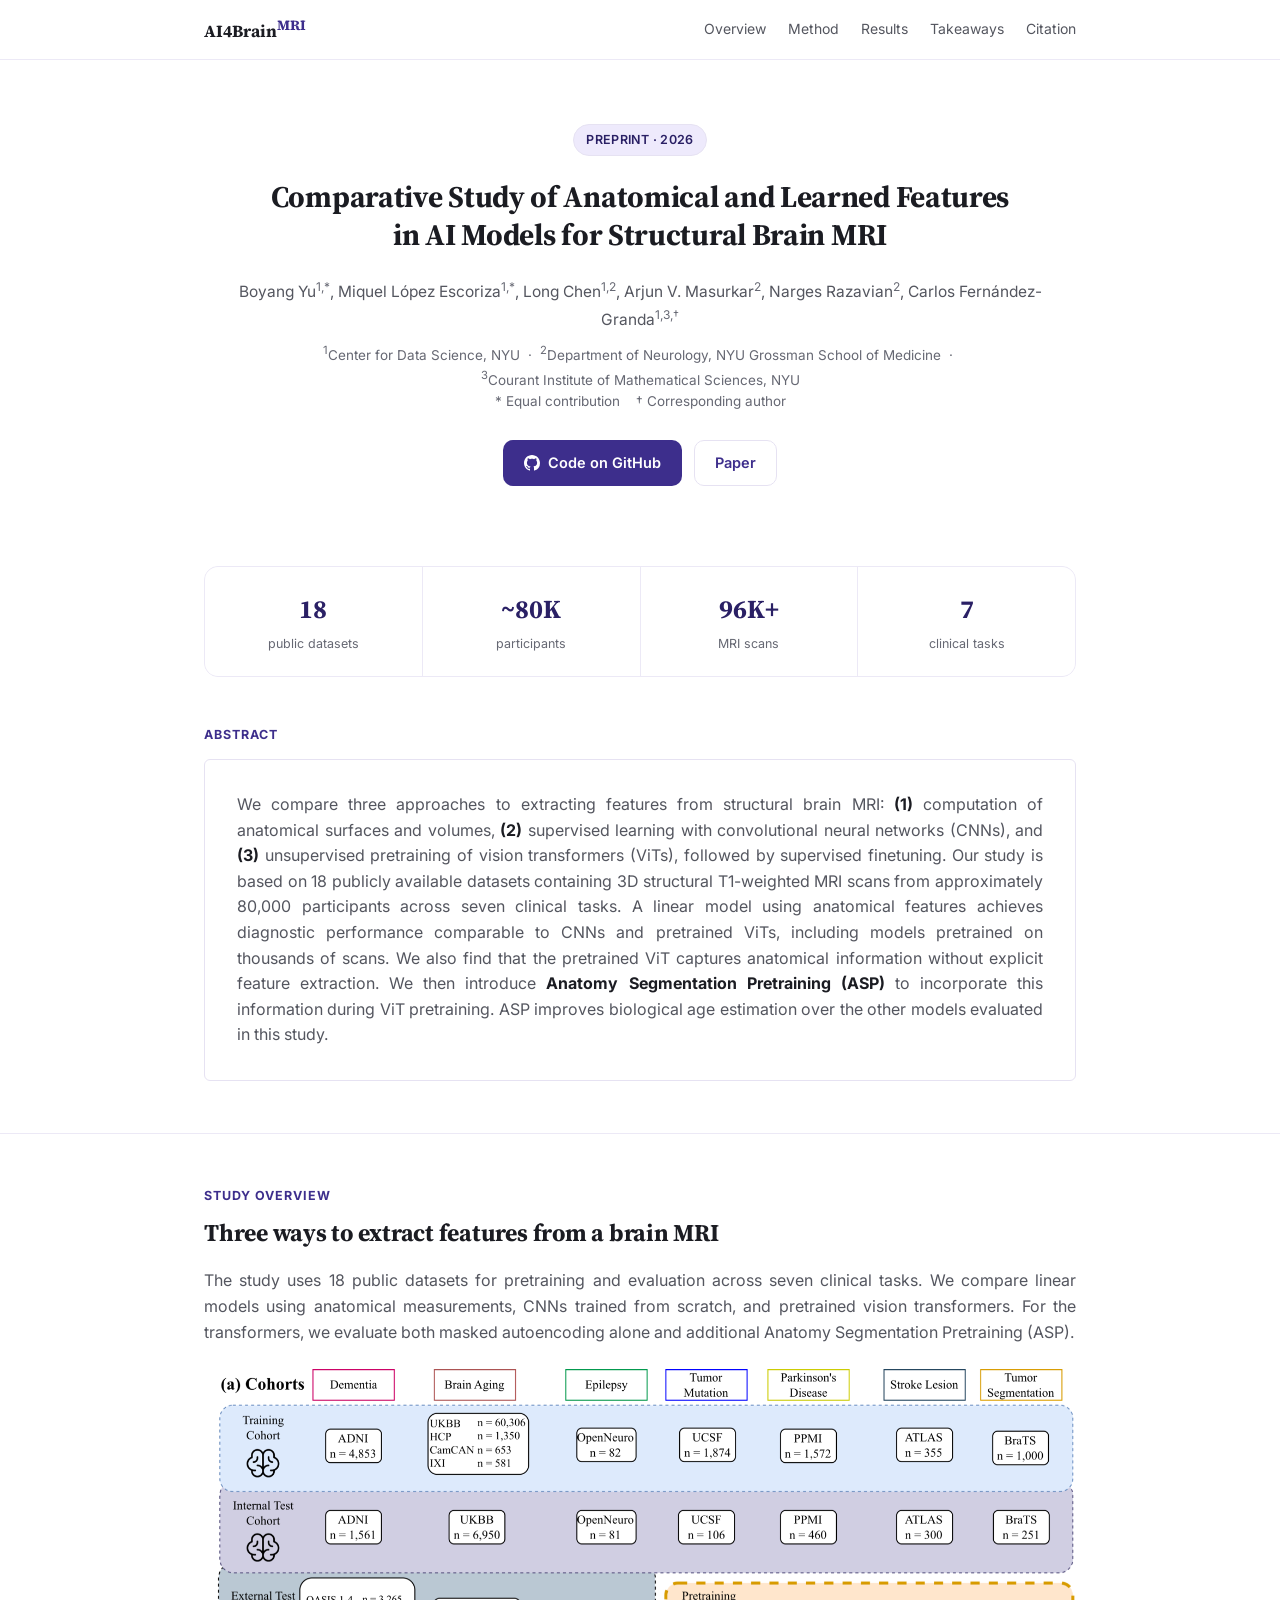
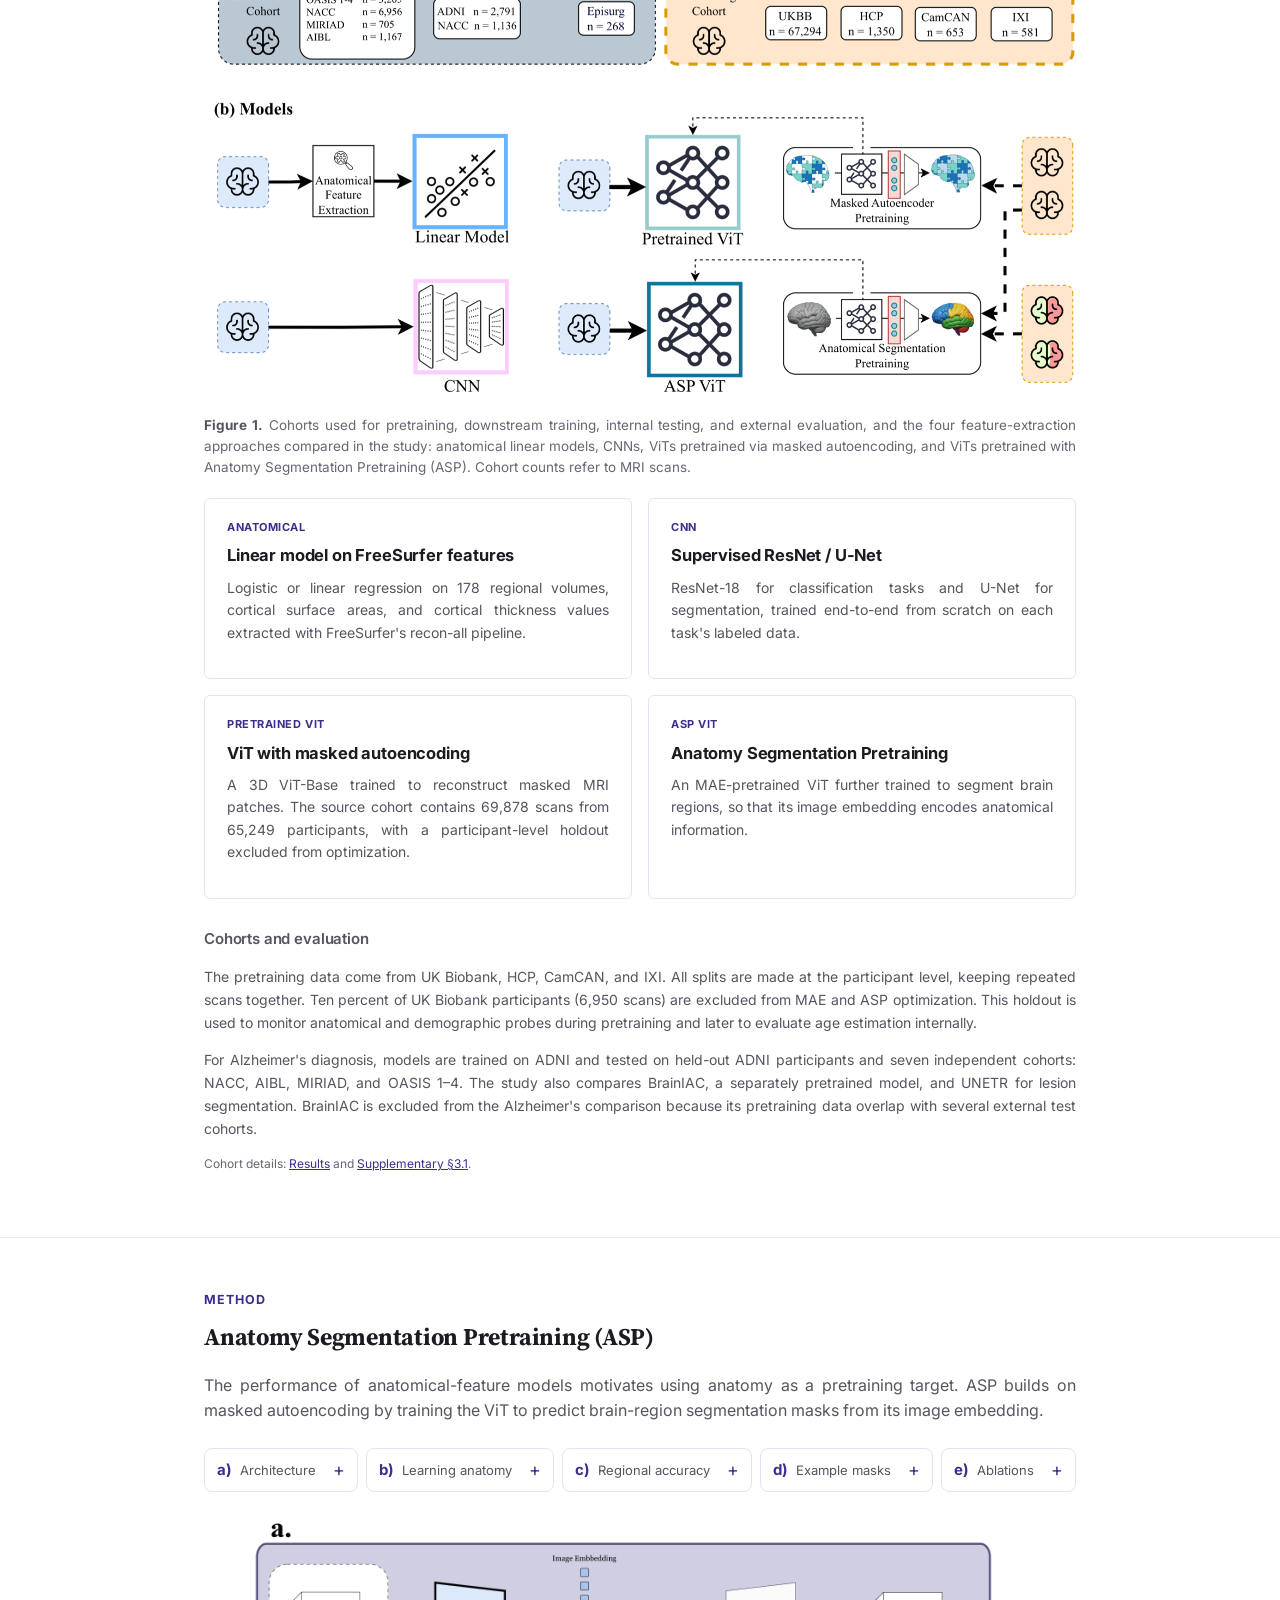
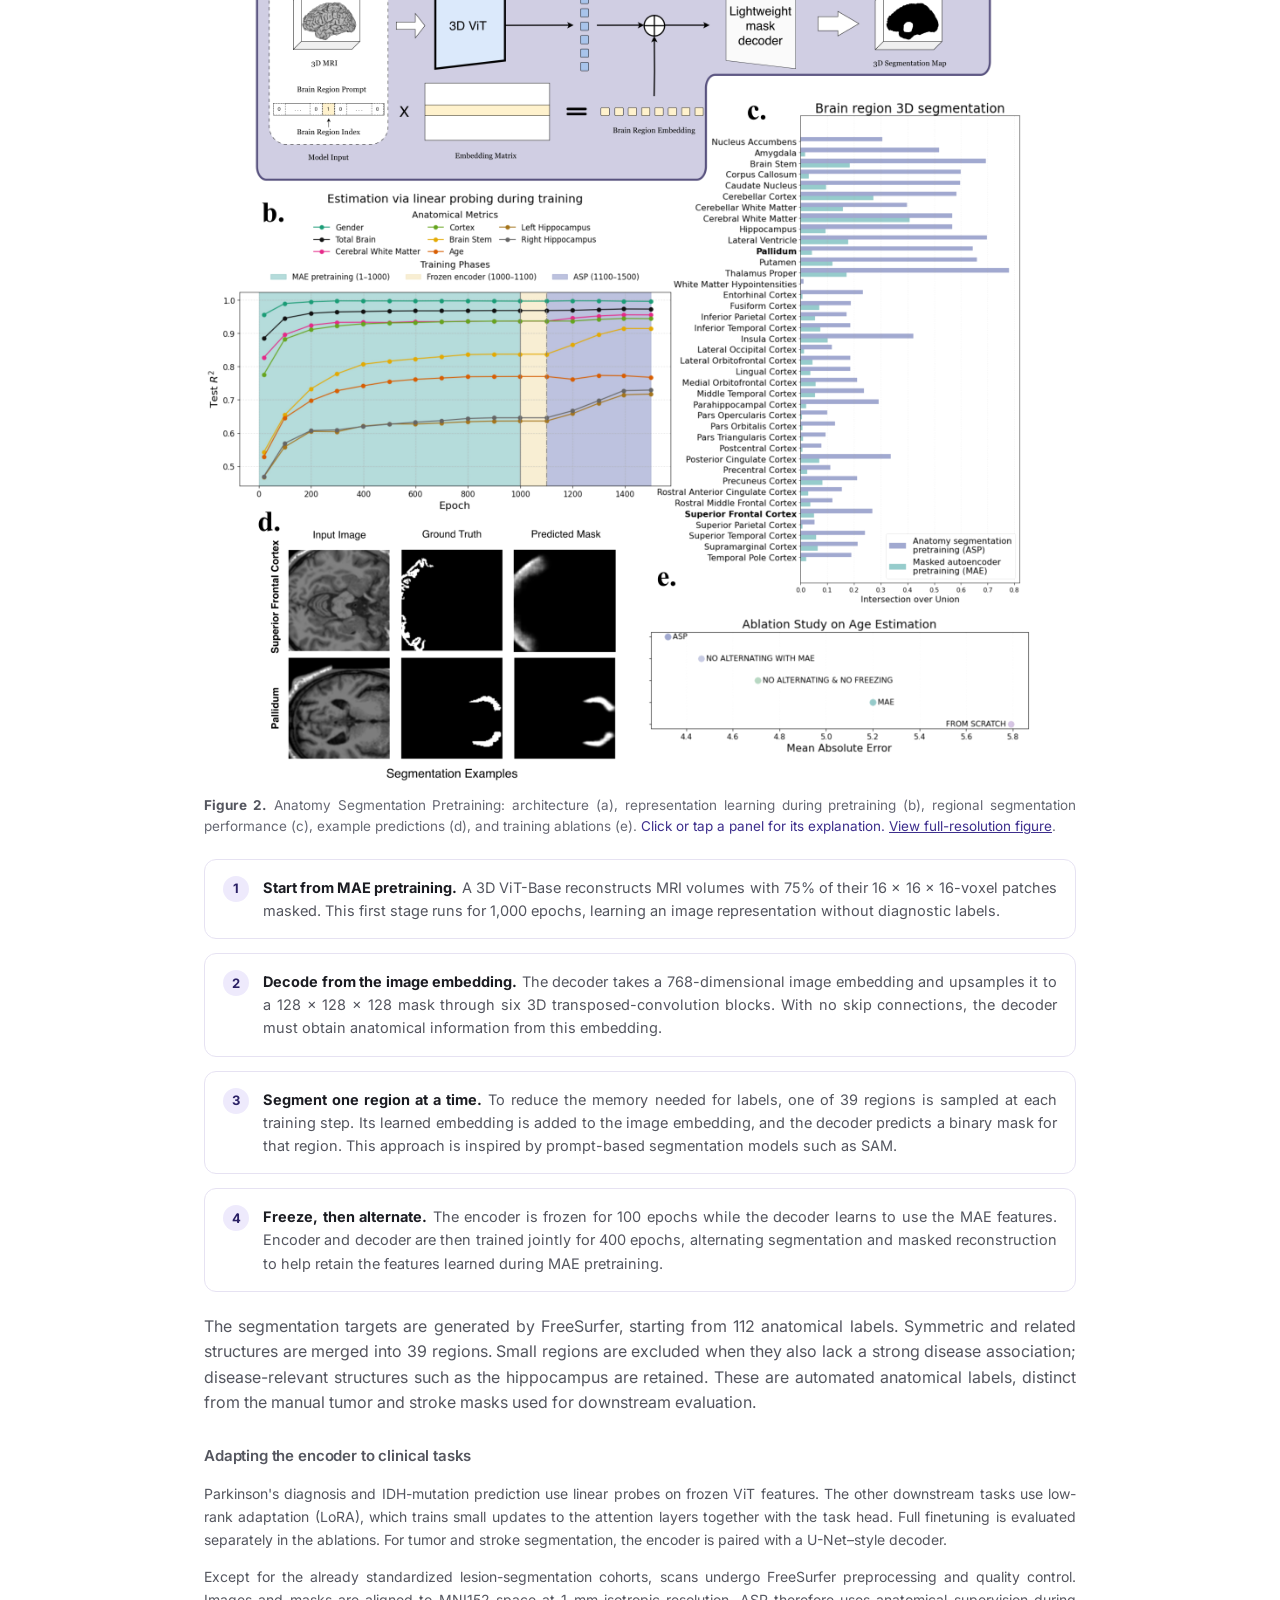
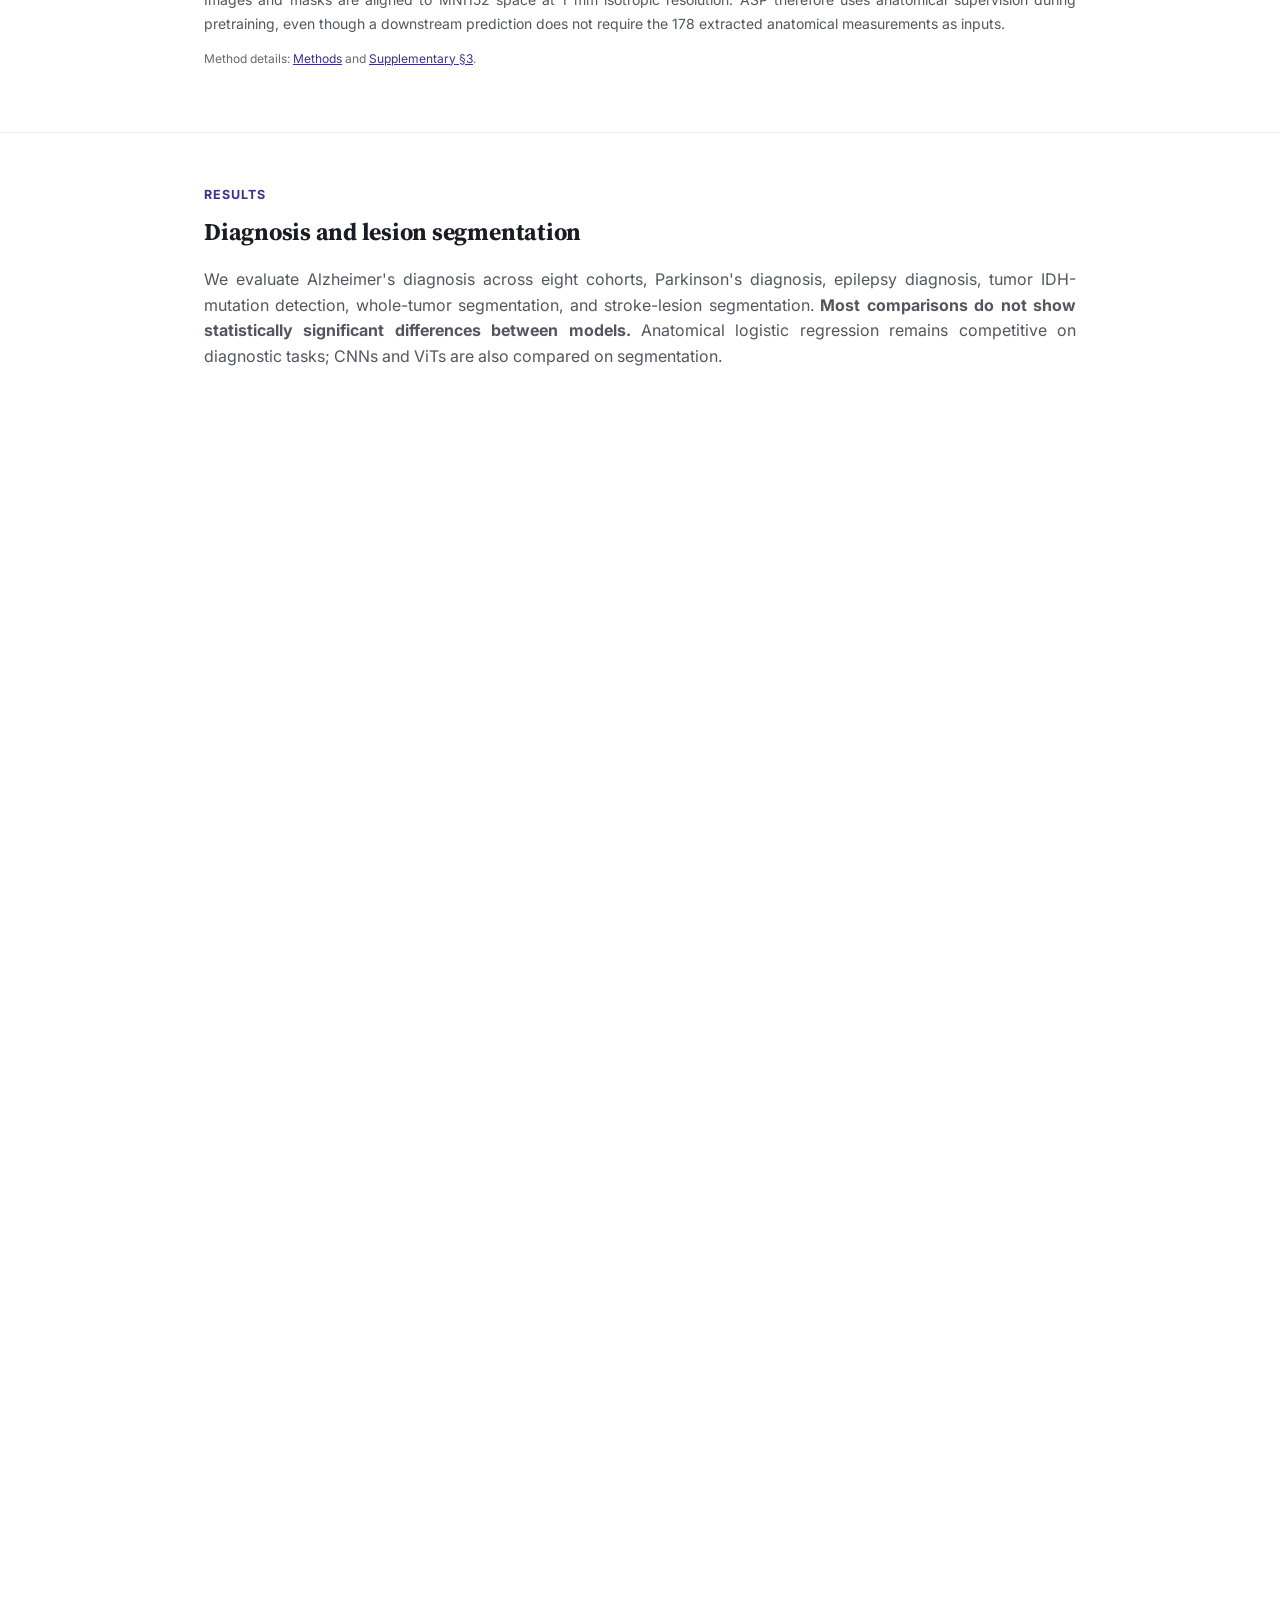
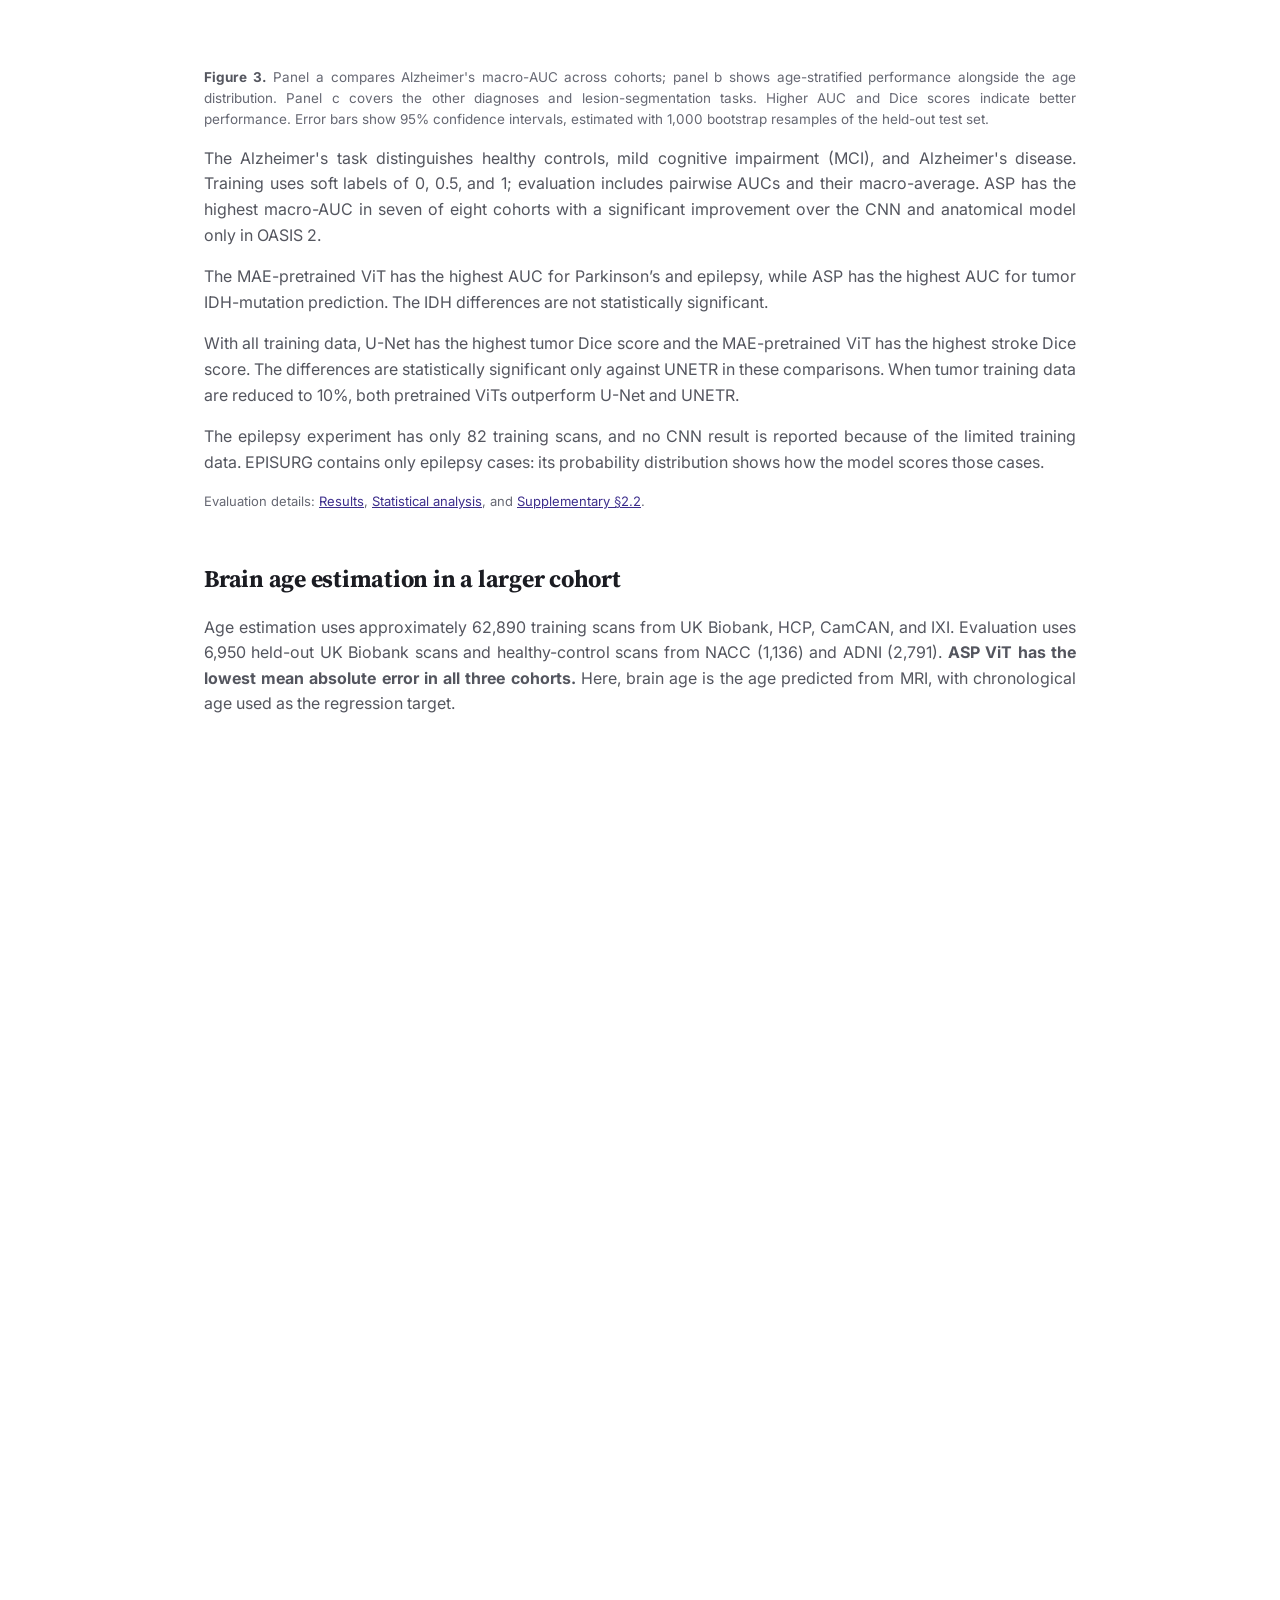
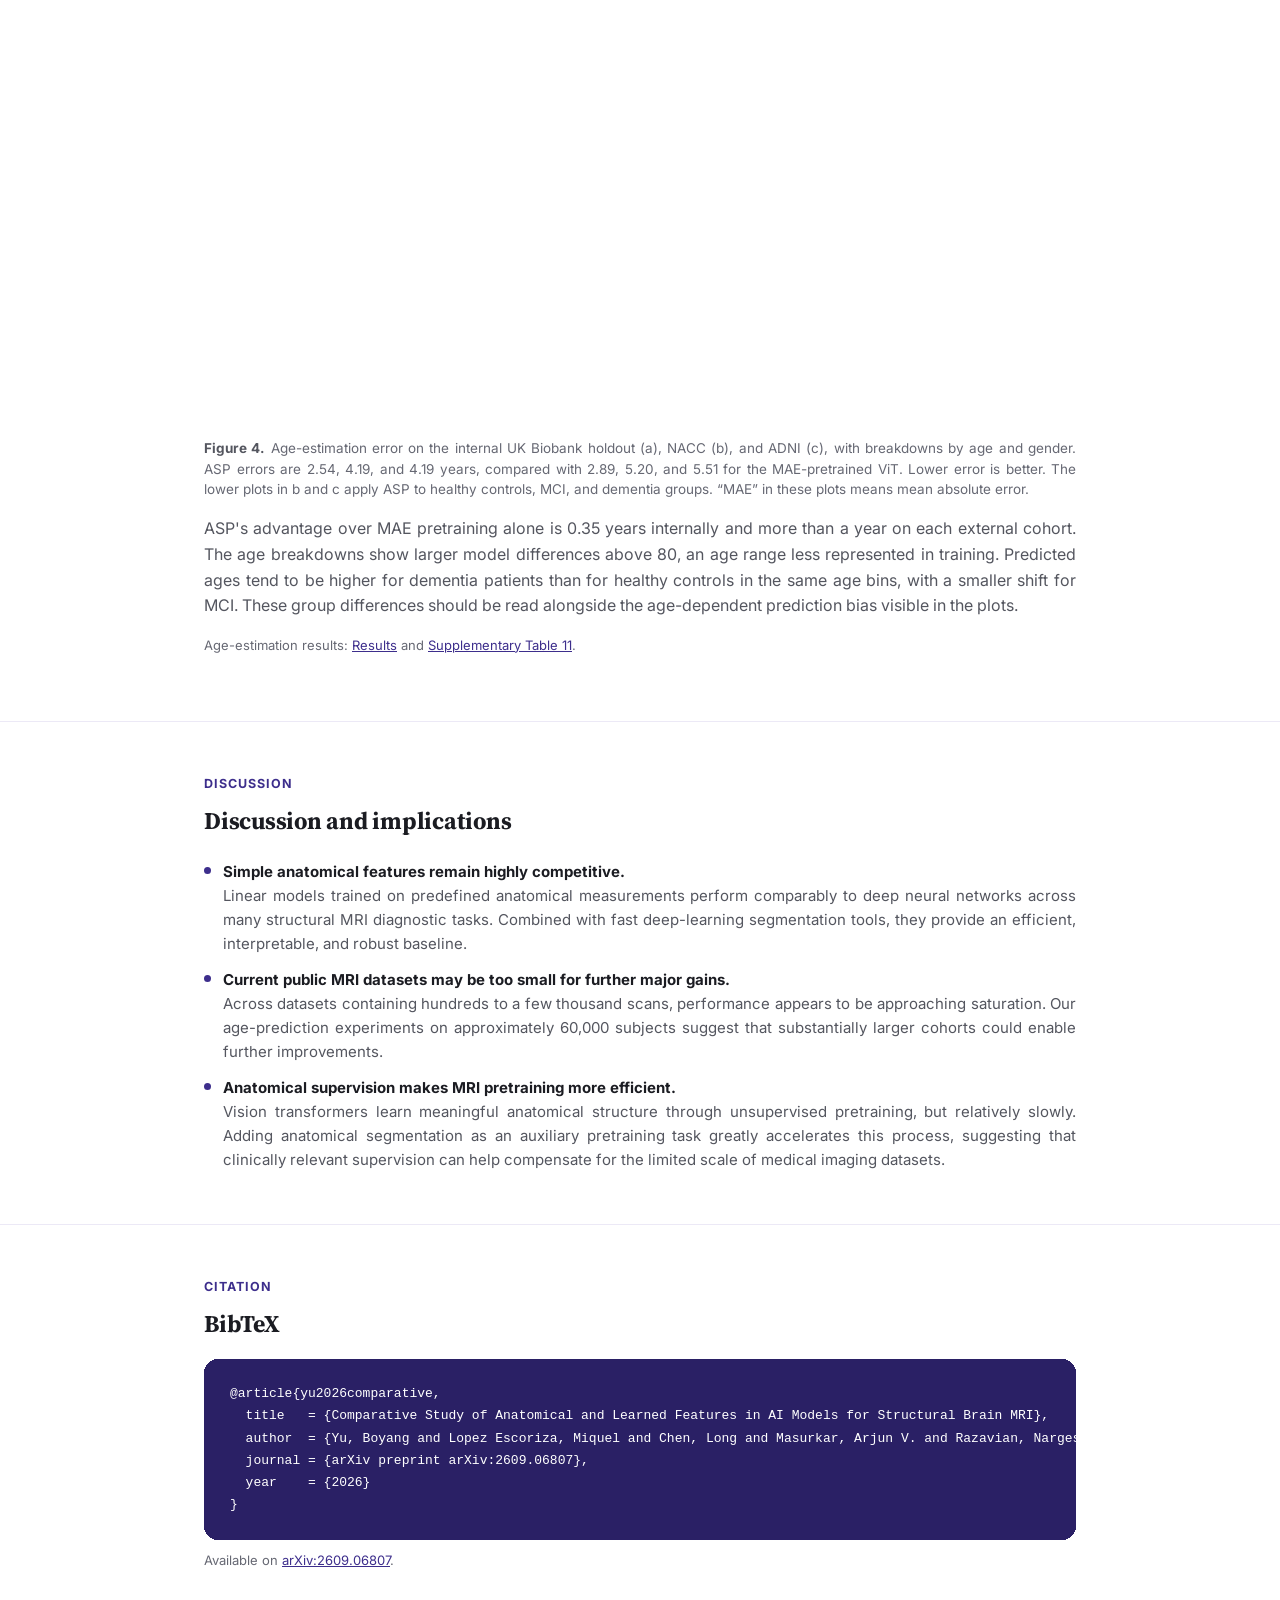
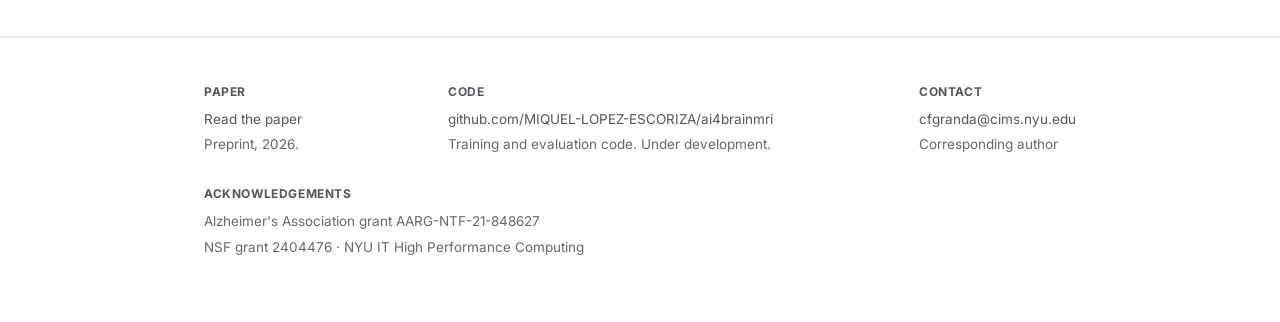
==== commit 89726439: "change takeaways" ====
--- a/projects/ai4brainmri/index.html
+++ b/projects/ai4brainmri/index.html
@@ -189,10 +189,9 @@
     <div class="eyebrow">Discussion</div>
     <h2 class="section-title">Discussion and implications</h2>
     <div class="takeaways">
-      <div class="takeaway"><div class="dot"></div><p><b>Similar diagnostic performance across approaches.</b> Linear models using anatomical features, CNNs, and pretrained ViTs achieve comparable performance across the diagnostic tasks, with few statistically significant differences. Anatomical measurements therefore remain an effective and interpretable basis for prediction.</p></div>
-      <div class="takeaway"><div class="dot"></div><p><b>Linear models are inexpensive to train; feature extraction is costly.</b> Fitting a model to 178 anatomical measurements is computationally inexpensive, but obtaining those measurements requires substantial preprocessing. FreeSurfer took an average of 6.11 hours per scan in our analysis. Faster segmentation tools such as FastSurfer could make this approach more practical for larger cohorts.</p></div>
-      <div class="takeaway"><div class="dot"></div><p><b>Larger datasets show the benefit of pretrained ViTs.</b> In age regression, where approximately 62,890 training scans are available, pretrained ViTs outperform the anatomical model and CNN. ASP achieves the lowest error on both internal and external cohorts. These results suggest that larger clinical datasets could help realize the benefits of pretraining beyond the smaller diagnostic cohorts studied here.</p></div>
-      <div class="takeaway"><div class="dot"></div><p><b>MAE learns anatomy, and ASP strengthens it.</b> Even without anatomical labels, masked autoencoding produces representations that increasingly predict brain-region volumes. ASP builds on this information through explicit segmentation supervision, improving anatomical representation learning and downstream age estimation.</p></div>
+      <div class="takeaway"><div class="dot"></div><p><b>Simple anatomical features remain highly competitive.</b><br>Linear models trained on predefined anatomical measurements perform comparably to deep neural networks across many structural MRI diagnostic tasks. Combined with fast deep-learning segmentation tools, they provide an efficient, interpretable, and robust baseline.</p></div>
+      <div class="takeaway"><div class="dot"></div><p><b>Current public MRI datasets may be too small for further major gains.</b><br>Across datasets containing hundreds to a few thousand scans, performance appears to be approaching saturation. Our age-prediction experiments on approximately 60,000 subjects suggest that substantially larger cohorts could enable further improvements.</p></div>
+      <div class="takeaway"><div class="dot"></div><p><b>Anatomical supervision makes MRI pretraining more efficient.</b><br>Vision transformers learn meaningful anatomical structure through unsupervised pretraining, but relatively slowly. Adding anatomical segmentation as an auxiliary pretraining task greatly accelerates this process, suggesting that clinically relevant supervision can help compensate for the limited scale of medical imaging datasets.</p></div>
     </div>
   </div>
 </section>
